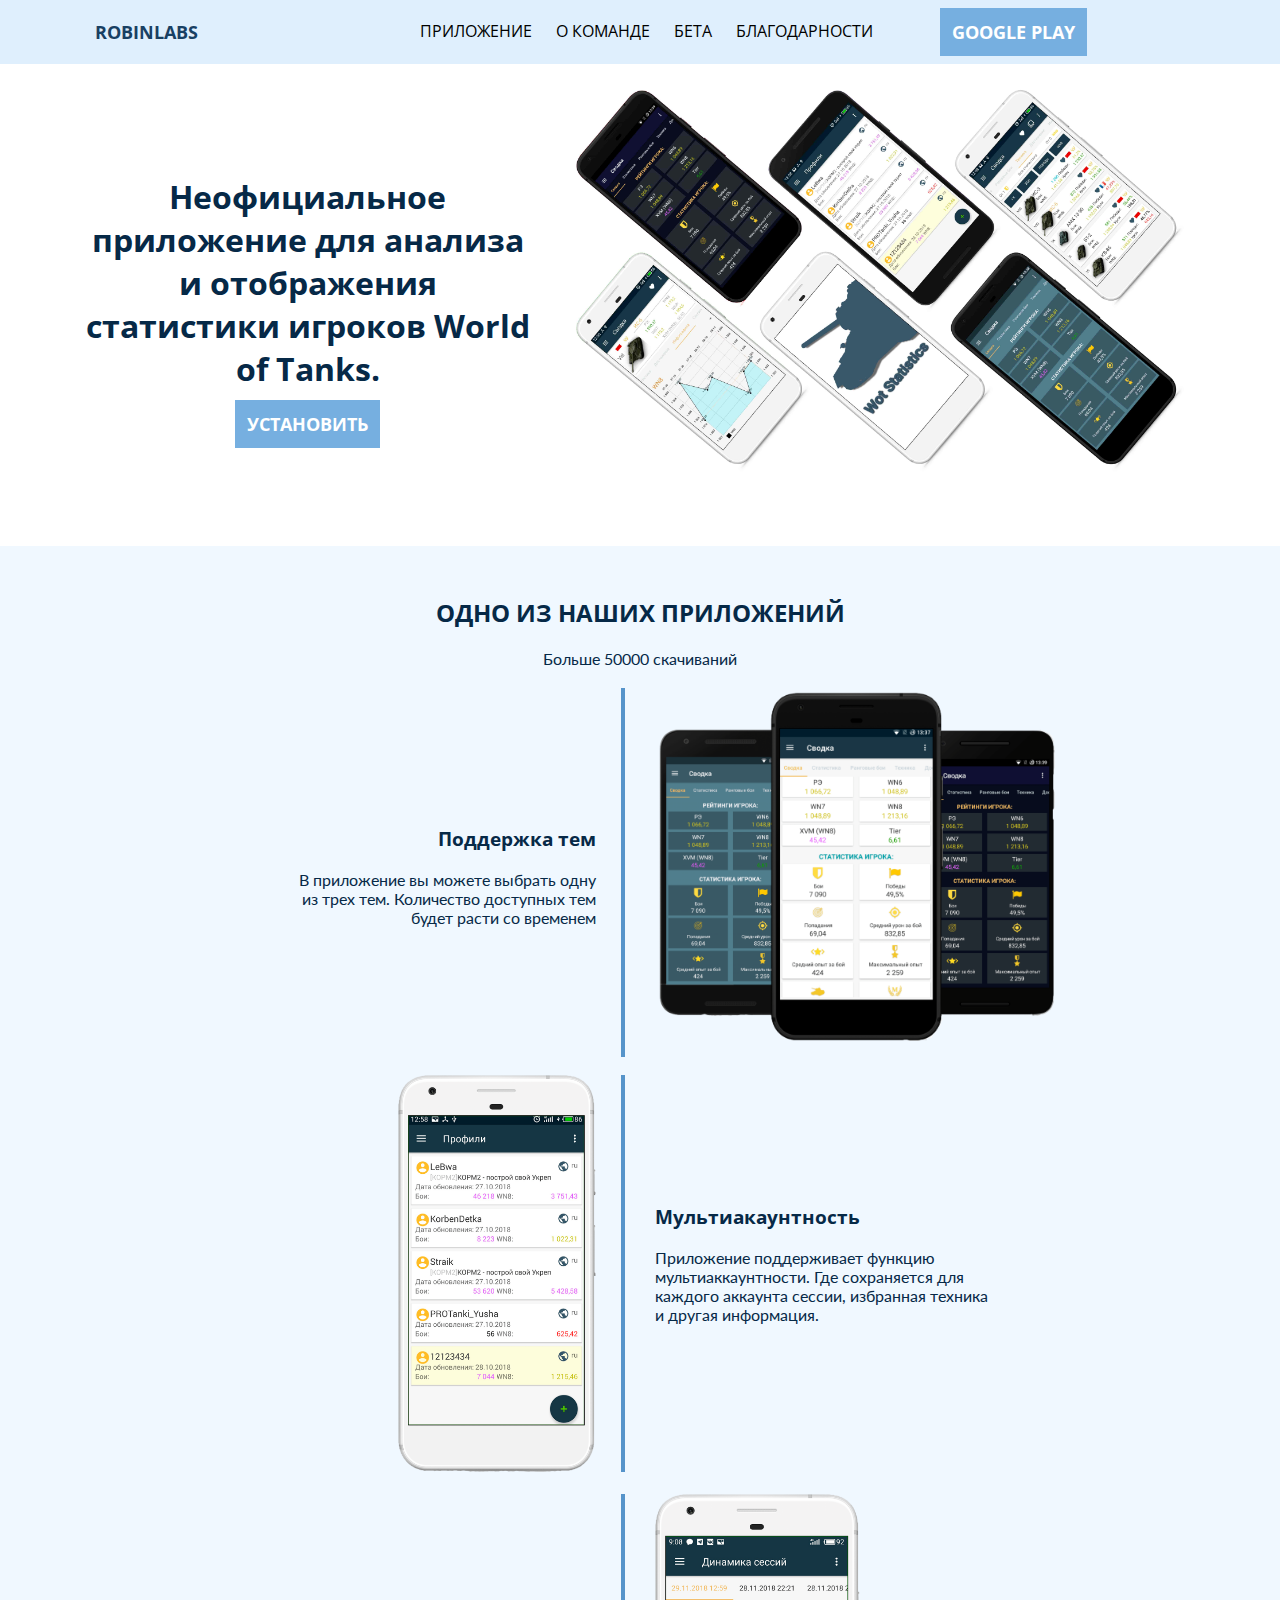
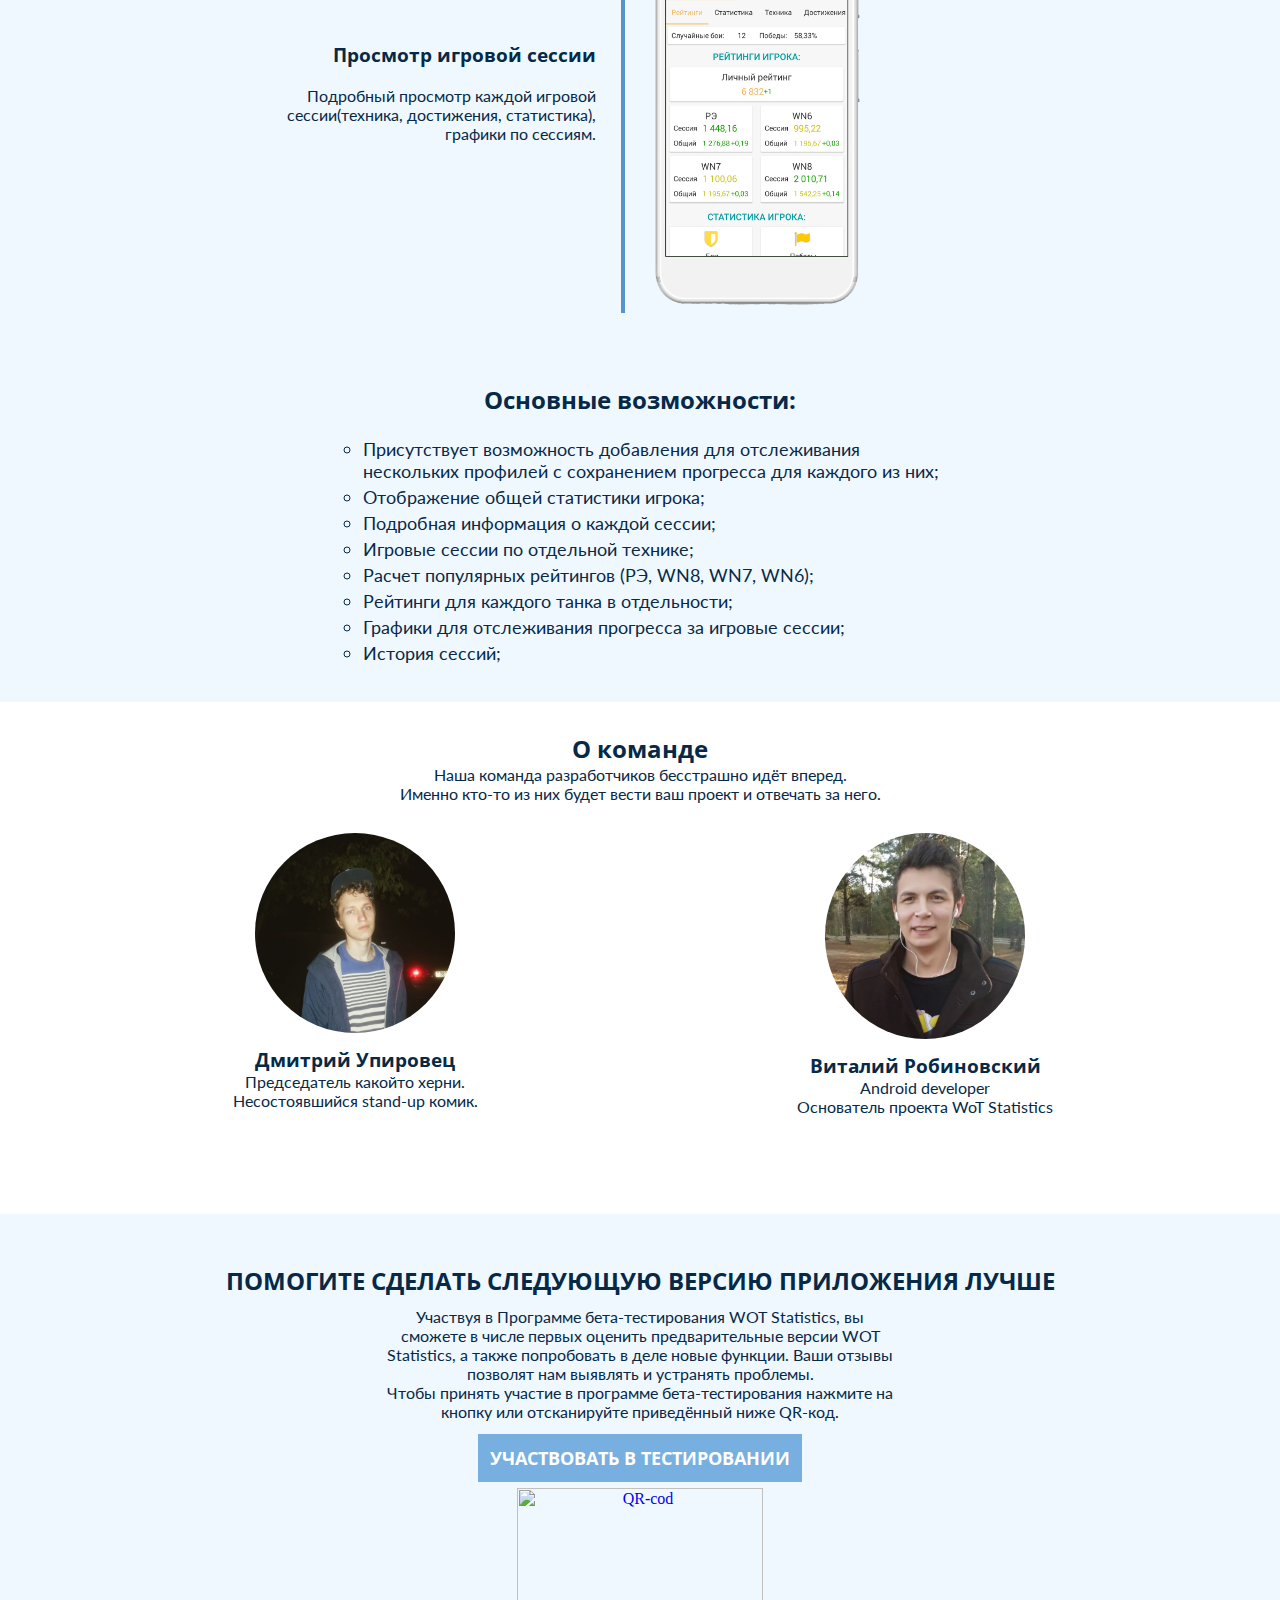
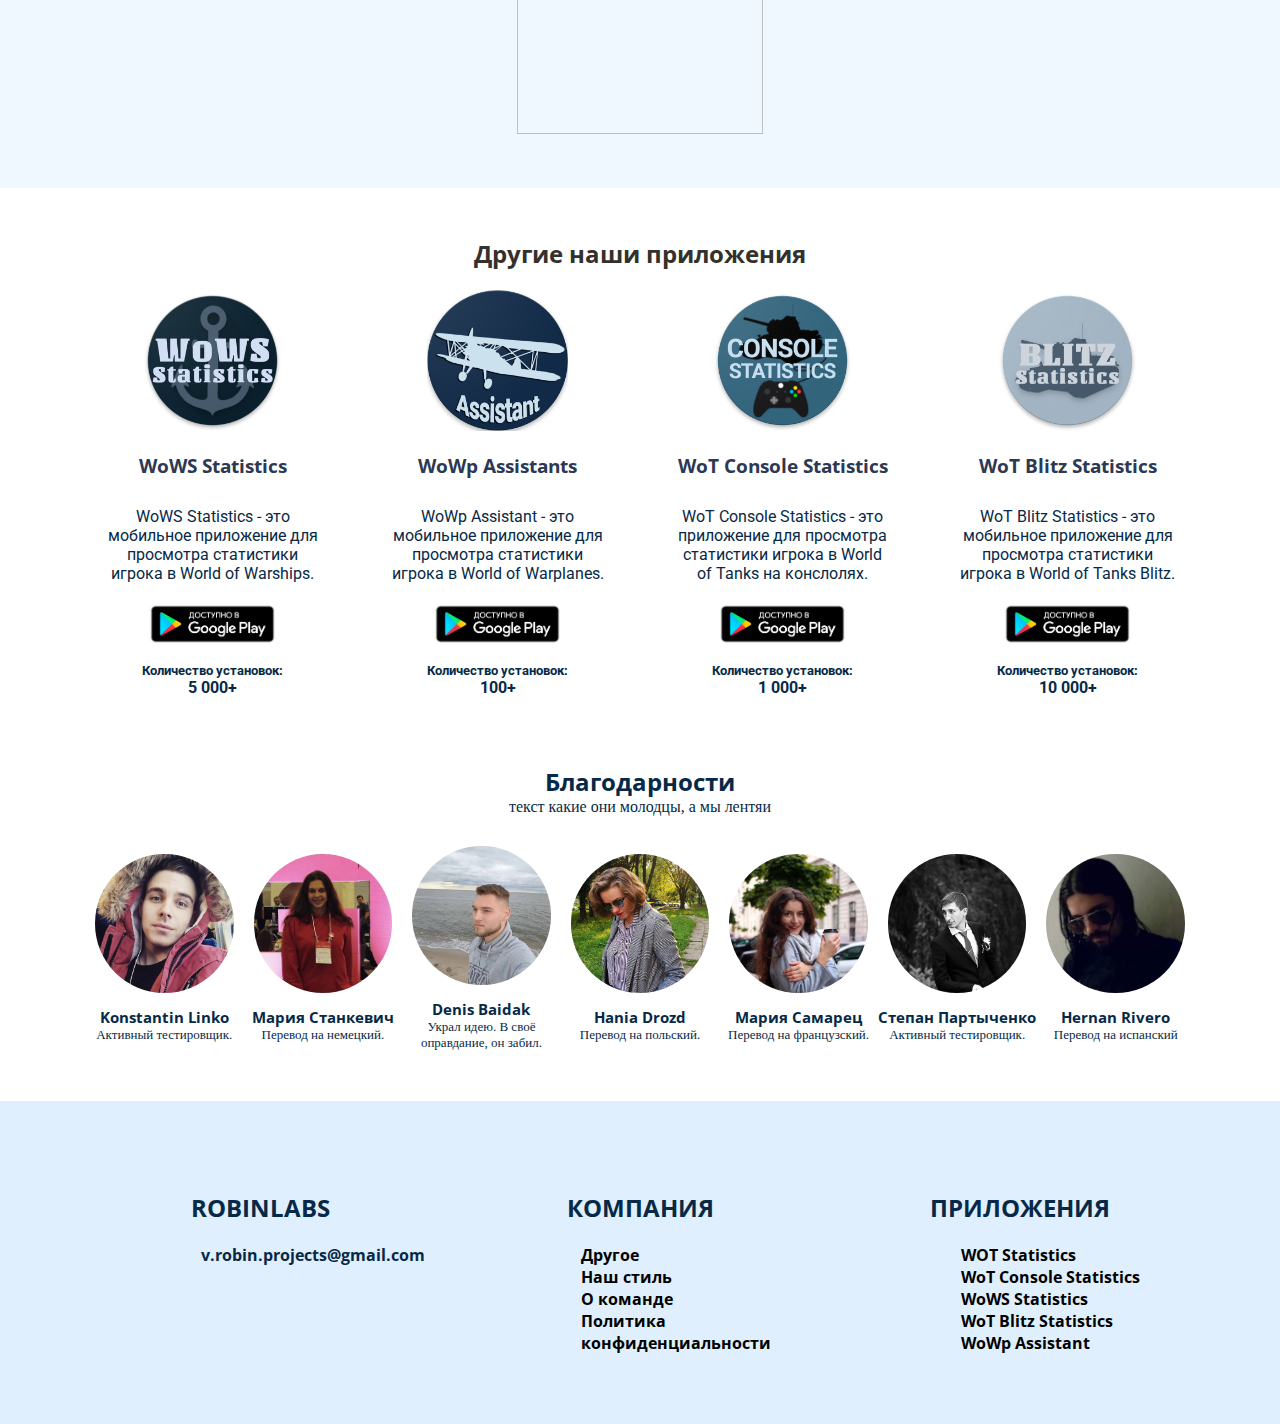
==== index.html @ 729ef5e1 "added new block appso_layer2" ====
<!DOCTYPE html>
<html lang="ru">
<head>
    <meta charset="UTF-8">
    <meta name="viewport" content="width=device-width, initial-scale=1.0">
    <meta http-equiv="X-UA-Compatible" content="ie=edge">
    <title>Wot statistics</title>
    <meta name="description" content="Неофициальные приложения для анализа и отображения статистики игроков в играх от Wargaming.net (World of Tanks, World of Tanks Blitz и World of Warships).">
	
    <!-- Meta -->
<meta property="twitter:card" content="summary_large_image">
<meta property="og:site_name" content="robinlabs">
<meta property="vk:image" content="https://robinlabs.ru/img/cover/coverVK.jpg">
<meta property="twitter:image" content="https://robinlabs.ru/img/cover/coverTW.jpg">
<meta property="og:image" content="https://robinlabs.ru/img/cover/covergeneral.jpg">
<meta property="og:image:width" content="600">
<meta property="og:image:height" content="315">
<meta property="og:title" content="robinlabs">
<meta property="og:type" content="website">
<meta property="og:description" content="Неофициальные приложения для анализа и отображения статистики игроков в играх от Wargaming.net (World of Tanks, World of Tanks Blitz и World of Warships).">
<link rel="image_src" href="https://robinlabs.ru/img/cover/covergeneral.jpg">
<meta property="og:url" content="https://robinlabs.ru">
<link rel="canonical" href="https://robinlabs.ru">
<meta name="twitter:card" content="summary_large_image">
	
    <link href="css/bootstrap-grid.min.css" rel="stylesheet">
    <link href="css/style.css" rel="stylesheet">
    <link href="css/media.css" rel="stylesheet">

    <link rel="shortcut icon" href="img/favicon/favicon.png" type="image/x-icon">
	<link rel="apple-touch-icon" href="img/favicon/ic_robinlabs_144.png">
	<link rel="apple-touch-icon" sizes="72x72" href="img/favicon/ic_robinlabs_72.png">
	<link rel="apple-touch-icon" sizes="114x114" href="ic_robinlabs_114.png">

    <link href="https://fonts.googleapis.com/css?family=Roboto|Roboto+Slab" rel="stylesheet">
    <link href="https://fonts.googleapis.com/css?family=Lato|Open+Sans|Roboto" rel="stylesheet">
    <link rel="stylesheet" href="https://use.fontawesome.com/releases/v5.5.0/css/all.css" integrity="sha384-B4dIYHKNBt8Bc12p+WXckhzcICo0wtJAoU8YZTY5qE0Id1GSseTk6S+L3BlXeVIU" crossorigin="anonymous">
    <script src="js/jquery-3.2.1.min.js"></script>

    <!-- Global site tag (gtag.js) - Google Analytics -->
<script async src="https://www.googletagmanager.com/gtag/js?id=UA-125039245-2"></script>
<script>
  window.dataLayer = window.dataLayer || [];
  function gtag(){dataLayer.push(arguments);}
  gtag('js', new Date());

  gtag('config', 'UA-125039245-2');
</script>


</head>
<body>
<div class="navbar">
    <div class="container">
        <div class="menu">
            <div class="row">
                <div class="col-md-3">
                    <div class="logo">
                        <a href="index.html">robinlabs</a>
                    </div>
                </div>
                <div class="col-md-6">
                    <div class="buttons_menu" id="menu">
                        <ul>
                            <li><a href="#apps">Приложение</a></li>
                            <li><a href="#reviews">О команде</a></li>
                            <li><a href="#betatest">Бета</a></li>
                            <li><a href="#thank">Благодарности</a></li>
                        </ul>
                    </div>
                </div>
                <div class="col-md-3">
                    <p class="buttons" title="Перейти в Google Play"><a href="https://play.google.com/store/apps/developer?id=%D0%92%D0%B8%D1%82%D0%B0%D0%BB%D0%B8%D0%B9+%D0%A0%D0%BE%D0%B1%D0%B8%D0%BD%D0%BE%D0%B2%D1%81%D0%BA%D0%B8%D0%B9"><i class="fab fa-google-play"></i> google play</a></p>
                </div>
            </div>
        </div>
    </div>
</div>
<div class="header">
    <div class="container">
        <div class="row">
            <div class="col-md-5">
                <div class="head_text">
                    <h1>Неофициальное приложение для анализа и отображения статистики игроков World of Tanks.</h1>
                    <p class="buttons" title="Перейти в Google Play">
                        <a href="https://play.google.com/store/apps/details?id=robin.vitalij"><i class="fab fa-google-play"></i> установить</a>
                    </p>
                </div>
            </div>
            <div class="col-md-7">
                <img src="img/phones4.4.jpg" alt="">
            </div>
        </div>
    </div>
</div>

    <div class="apps">
        <a id="apps"></a>
        <h2>Одно из наших приложений</h2>
        <p>Больше 50000 скачиваний</p>
                <div class="block1">
                    <div class="container">
                    <div class="row">
                        <div class="col-md-6">
                            <div class="opesanee">
                                <h3>Поддержка тем</h3>
                                <p>В приложение вы можете выбрать одну из трех тем. Количество доступных тем будет расти со временем
                                </p>
                            </div>
                        </div>
                        <div class="col-md-6">
                            <div class="mockup">
                                <img src="img/themes.png" alt="">
                            </div>
                        </div>
                    </div>
                </div>
                </div>
                <br>
                <div class="block2">
                        <div class="container">
                    <div class="row">
                        <div class="col-md-6">
                            <div class="mockup1">
                                <img src="img/profile2.png" alt="">
                            </div>
                        </div>
                        <div class="col-md-6">
                            <div class="opesanee1">
                                <h3>Мультиакаунтность</h3>
                                <p>Приложение поддерживает функцию мультиаккаунтности. Где сохраняется для каждого аккаунта сессии,
                                    избранная техника и другая информация.
                                </p>
                            </div>
                        </div>
                    </div>
                        </div>
                </div>
                <br>
                <div class="block3">
                    <div class="container">
                    <div class="row">
                        <div class="col-md-6">
                            <div class="opesanee2">
                                <h3>Просмотр игровой сессии</h3>
                                <p>Подробный просмотр каждой игровой сессии(техника, достижения, статистика), графики по сессиям.</p>
                            </div>
                        </div>
                        <div class="col-md-6">
                            <div class="mockup">
                                <img src="img/dinamika2.png" alt="">
                            </div>
                        </div>
                    </div>
                    </div>
                </div>
    </div>
    <div class="application_advantage">
        <div class="container">
            <div class="row justify-content-center">
                <div class="col col-md-7">
                    <h2>Основные возможности:</h2>
                    <ul>
                        <li>Присутствует возможность добавления для отслеживания нескольких профилей с сохранением прогресса для
                            каждого из них;</li>
                        <li>Отображение общей статистики игрока;</li>
                        <li>Подробная информация о каждой сессии;</li>
                        <li>Игровые сессии по отдельной технике;</li>
                        <li>Расчет популярных рейтингов (PЭ, WN8, WN7, WN6);</li>
                        <li>Рейтинги для каждого танка в отдельности;</li>
                        <li>Графики для отслеживания прогресса за игровые сессии;</li>
                        <li>История сессий;</li>
                    </ul>
                </div>
            </div>
        </div>
    </div>
    <a id="reviews"></a>
    <div class="reviews">
        <div class="container">
                <h2>О команде</h2>
                <p>Наша команда разработчиков бесстрашно идёт вперед.</p>
                <p>Именно кто-то из них будет вести ваш проект и отвечать за него.
                </p>
            <div class="row">
                <div class="col-md-6">
                    <div class="review">
                        <img src="img/photo/uperfoto1.jpg" alt="фото красавца">
                        <h3>Дмитрий Упировец</h3>
                        <p>Председатель какойто херни.</p>
                        <p>Несостоявшийся stand-up комик.</p>
                        <p class="links">
                            <a href="https://twitter.com/upermane" title="twitter" target="_blank">
                                <i class="fab fa-twitter"></i>
                            </a>
                            <a href="https://t.me/hvatit_admin" title="telegram" target="_blank">
                                <i class="fab fa-telegram-plane"></i>
                            </a>
                        </p>
                    </div>
                </div>
                <div class="col-md-6">
                    <div class="review">
                        <img src="img/photo/robfoto.jpg" alt="фото другого красавца">
                        <h3>Виталий Робиновский</h3>
                        <p>Android developer</p>
                        <p>Основатель проекта WoT Statistics</p>
                        <p class="links">
                            <a href="https://twitter.com/vitalijrobin" title="twitter" target="_blank">
                                <i class="fab fa-twitter"></i>
                            </a>
                            <a href="mailto:v.robin.projects@gmail.com" title="Email v.robin.projects@gmail.com" target="_blank">
                                <i class="fas fa-at"></i>
                            </a>
                            <a href="https://t.me/v_rabinovsky" title="telegram" target="_blank">
                                <i class="fab fa-telegram-plane"></i>
                            </a>
                        </p>
                    </div>
                </div>
            </div>
        </div>
    </div>
    <a id="betatest"></a>
    <div class="betatest">
        <div class="container">
            <h2>Помогите сделать следующую версию приложения лучше</h2>
            <p class="store">Участвуя в Программе бета-тестирования WOT Statistics,
                 вы сможете в числе первых оценить предварительные версии WOT Statistics, 
                 а также попробовать в деле новые функции. Ваши отзывы позволят нам выявлять и устранять проблемы.
                 <br>
             Чтобы принять участие в программе бета-тестирования нажмите на кнопку или отсканируйте приведённый ниже QR-код.
            </p>
            <p class="buttons" title="Перейти в Google Play">
                <a href="https://play.google.com/store/apps/details?id=robin.vitalij" target="_blank">Участвовать в тестировании</a>
            </p>
            <br>
            <a href="https://play.google.com/store/apps/details?id=robin.vitalij" target="_blank">
                <img src="http://qrcoder.ru/code/?https%3A%2F%2Fplay.google.com%2Fstore%2Fapps%2Fdetails%3Fid%3Drobin.vitalij&6&0"
                    width="246" height="246" border="0" title="QR-cod">
            </a>
        </div>
    </div>
    <div class="blocks">
        <div class="container">
            <h2>Другие наши приложения</h2>
            <div class="row justify-content-center">
                <div class="col-md-3">
                    <div class="appso">
                        <img src="img/wows.png" alt="WoWS Statistics">
                        <h3>WoWS Statistics</h3>
                        <p>WoWS Statistics - это мобильное приложение для просмотра статистики игрока в World of Warships.
                        </p>
                        <a href="https://play.google.com/store/apps/details?id=robin.vitalij.wows" 
                        title="Перейти на страницу WoWS Statistics" target="_blank">
                            <img src="img/market.png" alt="market play">
                        </a>
                    </div>
                </div>
                <div class="col-md-3">
                    <div class="appso">
                        <img src="img/WoWp Assistants_icon.png" alt="WoWp Assistants">
                        <h3>WoWp Assistants</h3>
                        <p>WoWp Assistant - это мобильное приложение для просмотра статистики игрока в World of Warplanes.
                        </p>
                        <a href="https://play.google.com/store/apps/details?id=robin.vitalij.warplanes.assistant" 
                        title="Перейти на страницу WoWp Assistants" target="_blank">
                            <img src="img/market.png" alt="market play">
                        </a>
                    </div>
                </div>
		<div class="col-md-3">
                    <div class="appso">
                        <img src="img/WoT Console Statistics.png" alt="WoT Console Statistics">
                        <h3>WoT Console Statistics</h3>
                        <p>WoT Console Statistics - это приложение для просмотра статистики игрока в World of Tanks на конслолях.
                        </p>
                        <a href="https://play.google.com/store/apps/details?id=robin.vitalij.wot_console" 
                        title="Перейти на страницу WoT Console Statistics" target="_blank">
                            <img src="img/market.png" alt="market play">
                        </a>
                    </div>
                </div>
                <div class="col-md-3">
                    <div class="appso">
                        <img src="img/blitz.png" alt="WoT Blitz Statistics">
                        <h3>WoT Blitz Statistics</h3>
                        <p>WoT Blitz Statistics - это мобильное приложение для просмотра статистики игрока в World of Tanks Blitz.
                        </p>
                        <a href="https://play.google.com/store/apps/details?id=robin.vitalij_wot_blitz" 
                        title="Перейти на страницу WoT Blitz Statistics" target="_blank"> 
                            <img src="img/market.png" alt="market Play">
                        </a>
                    </div>
                </div>
            </div>
            <div class="row justify-content-center">
                <div class="col-md-3">
                    <div class="appso_layer2">
                            <h5>Количество установок:</h5>
                            <h4>5 000+</h4>
                    </div>
                </div>
                <div class="col-md-3">
                    <div class="appso_layer2">
                        <h5>Количество установок:</h5>
                        <h4>100+</h4>       
                    </div>
                </div>
		<div class="col-md-3">
                    <div class="appso_layer2">    
                        <h5>Количество установок:</h5>
                        <h4>1 000+</h4>
                    </div>
                </div>
                <div class="col-md-3">
                    <div class="appso_layer2">  
                        <h5>Количество установок:</h5>
                        <h4>10 000+</h4>
                    </div>
                </div>
            </div>
        </div>
    </div>
    <a id="thank"></a>
    <div class="thank">
        <div class="container">
            <h2>Благодарности</h2>
            <p>текст какие они молодцы, а мы лентяи
            </p>
            <div class="people">
                    <div class="thanks">
                        <img src="img/photo/Konstantin Linko.jpg" alt="">
                        <h3>Konstantin Linko</h3>
                        <p>Активный тестировщик.</p>
                    </div>
                    <div class="thanks">
                        <img src="img/photo/masha1.jpg" alt="">
                        <h3>Мария Станкевич</h3>
                        <p>Перевод на немецкий.</p>
                    </div>
                
                    <div class="thanks">
                        <img src="img/photo/Denis Baidak.jpg" alt="">
                        <h3>Denis Baidak</h3>
                        <p>Украл идею. В своё оправдание, он забил.
                        </p>
                    </div>
                    <div class="thanks">
                        <img src="img/photo/Hania Drozd.jpg" alt="">
                        <h3>Hania Drozd</h3>
                        <p>Перевод на польский.
                        </p>
                    </div>
                
                    <div class="thanks">
                        <img src="img/photo/masha2.jpg" alt="">
                        <h3>Мария Самарец</h3>
                        <p>Перевод на французский.
                        </p>
                    </div>
                    <div class="thanks">
                        <img src="img/photo/Степан Партыченко.jpg" alt="">
                        <h3>Степан Партыченко</h3>
                        <p>Активный тестировщик.
                        </p>
                    </div>
                    <div class="thanks">
                        <img src="img/photo/Hernan Rivero.jpg" alt="">
                        <h3>Hernan Rivero</h3>
                        <p>Перевод на испанский</p>
                    </div>
            </div>
        </div>
    </div>
    <div class="footer">
        <div class="container">
            <div class="row">
                <div class="col-md-4">
                    <h2>robinlabs</h2>
                    <h4>v.robin.projects@gmail.com</h4>
                    <h4 class="soc-icon"><a href="https://vk.com/wg.statistics"><i class="fab fa-vk"></i></a> <a href="http://"><i class="fab fa-facebook-f"></i></a> <a href="mailto:v.robin.projects@gmail.com"><i class="fas fa-envelope"></i></a></h4>
                </div>
                <div class="col-md-4">
                    <h2>Компания</h2>
                    <h4><a href="https://robinovsky.ru" target="_blank">Другое</a></h4>
                    <h4><a href="https://www.instagram.com/hvatit.inc/" target="_blank">Наш стиль</a></h4>
                    <h4 id="footer"><a href="#reviews">О команде</a></h4>
                    <h4><a href="privat.html">Политика конфиденциальности</a></h4>
                </div>
                <div class="col-md-4">
                    <h2>приложения</h2>
                    <h4><a href="https://play.google.com/store/apps/details?id=robin.vitalij" title="Перейти в Google Play">WOT Statistics</a></h4>
                    <h4><a href="https://play.google.com/store/apps/details?id=robin.vitalij.wot_console" title="Перейти в Google Play">WoT Console Statistics</a></h4>
		    <h4><a href="https://play.google.com/store/apps/details?id=robin.vitalij.wows" title="Перейти в Google Play">WoWS Statistics</a></h4>
                    <h4><a href="https://play.google.com/store/apps/details?id=robin.vitalij_wot_blitz" title="Перейти в Google Play">WoT Blitz Statistics</a></h4>
                    <h4><a href="https://play.google.com/store/apps/details?id=robin.vitalij.warplanes.assistant" title="Перейти в Google Play">WoWp Assistant</a></h4>
                </div>
            </div>
        </div>
    </div>

    


    <script type="text/javascript">
        $(document).ready(function(){
        $("#menu").on("click","a", function (event) {
        //отменяем стандартную обработку нажатия по ссылке
        event.preventDefault();
        
        //забираем идентификатор бока с атрибута href
        var id = $(this).attr('href'),
        
        //узнаем высоту от начала страницы до блока на который ссылается якорь
        top = $(id).offset().top;
        
        //анимируем переход на расстояние - top за 1500 мс
        $('body,html').animate({scrollTop: top}, 1500);
        });
        });
    </script>
    <script type="text/javascript">
        $(document).ready(function(){
        $("#footer").on("click","a", function (event) {
        //отменяем стандартную обработку нажатия по ссылке
        event.preventDefault();
        
        //забираем идентификатор бока с атрибута href
        var id = $(this).attr('href'),
        
        //узнаем высоту от начала страницы до блока на который ссылается якорь
        top = $(id).offset().top;
        
        //анимируем переход на расстояние - top за 1500 мс
        $('body,html').animate({scrollTop: top}, 1500);
        });
        });
    </script>
</body>
</html>
---- css/style.css ----
body{
    background-color: rgb(255, 255, 255);
    color: rgb(6, 41, 71);
    margin: 0;
    padding: 0;
}



p{
    margin: 0;
}


.logo a{
    text-decoration: none;
    color: rgb(24, 64, 99);
    font-weight: bold;
    padding: 10px;
    text-transform: uppercase;
    font-size: 18px;
    font-family: 'Open Sans', sans-serif;
}

.logo a:hover{
    color: rgb(0, 14, 26);
}

.navbar{
    background-color: rgb(223, 239, 253);
    padding: 20px 0;
}


.buttons_menu ul{
    list-style: none;
    margin: 0;
    text-align: left; 

}
.buttons_menu a{
    text-decoration: none;
    color: black;
    padding: 10px;
    font-size: 16px;
    text-transform: uppercase;
    font-family: 'Open Sans', sans-serif;
    transition: all .5s ease-in-out;
    border-bottom: solid 4px rgba(118, 174, 224, 0);
}

.buttons_menu a:hover{
    border-bottom: solid 4px rgb(118, 175, 224);
    padding: 10px;
}

.menu li{
    display: inline;
    
}

.buttons a{
    text-decoration: none;
    color: rgb(255, 255, 255);
    font-weight: bolder;
    font-size: 18px;
    text-transform: uppercase;
    padding: 12px;
    background-color: rgb(118, 175, 224);
    font-family: 'Open Sans', sans-serif;
}
.buttons a:hover{
    background-color: rgb(86, 148, 202);
}

.header{
    padding: 10px 0;
}
.header h1{
    font-family: 'Open Sans', sans-serif;
}

.header img{
    width: 100%;
}

.head_text {
    text-align: center;
    padding: 80px 0px;
}
.head_text p{
    padding-bottom: 20px;
}



.apps{
    padding: 30px 0;
    text-align: center;
    background-color: aliceblue;
}

.apps h2{
    text-transform: uppercase;
    font-family: 'Open Sans', sans-serif;
}

.apps p{
    padding-bottom: 20px;
    font-family: 'Lato', sans-serif;
}

.block1 img{
    width: 75%;
}

.opesanee{
    padding: 120px 25px 110px 200px;
    text-align: right; 
    border-right: solid 4px rgb(86, 148, 202);
}
.opesanee h3{
    font-family: 'Open Sans', sans-serif;
}

.mockup{
    text-align: left;
}

.block2 img{
    width: 42%;
    border-right: solid 4px rgb(86, 148, 202);
    padding-right: 25px;
}

.opesanee1{
    padding: 110px 200px 120px 0;
    text-align: left; 

}

.opesanee1 h3{
    font-family: 'Open Sans', sans-serif;
}

.block3 img{
    width: 38%;
}

.opesanee2{
    padding: 130px 25px 150px 200px;
    text-align: right; 
    border-right: solid 4px rgb(86, 148, 202);
}

.opesanee2 h3{
    font-family: 'Open Sans', sans-serif;
}

.mockup1{
    text-align: right;
}


.application_advantage{
    padding: 20px 0;
    background: aliceblue;
    
}


.application_advantage h2{
    text-align: center;
    font-family: 'Open Sans', sans-serif;
}
.application_advantage li{
    padding: 2px 0;
    font-size: 18px;
    list-style: circle;
    font-family: 'Lato', sans-serif;
}



.reviews{
    padding: 30px 0; 
    text-align: center;
}
.reviews h2{
    margin: 0;
    font-family: 'Open Sans', sans-serif;
}
.reviews p{
    font-family: 'Lato', sans-serif;
}
.review{
    text-align: center;
    padding: 20px 50px;
    transition: all .4s ease-in-out;
}
.review:hover{
    box-shadow: 10px 10px 10px 0px rgb(211, 218, 226);
}
.review h3{
    margin: 0;
    font-family: 'Open Sans', sans-serif;
}

.review img{
    width: 50%;
    border-radius: 50%;
    padding: 10px;
}

.links a{
    text-decoration: none;
    color: #6ba1be;
    transition: all .4s ease-in-out;
    font-size: 40px;
    padding: 0 10px;
}
.links a:hover{
    color: #2e6b8b;
}

.betatest {
    padding: 50px 0;
    text-align: center; 
    background-color: rgb(240, 248, 255);
}

.betatest h2{
    text-transform: uppercase;
    margin: 0;
    padding-bottom: 10px;
    font-family: 'Open Sans', sans-serif;
}

.store{
    padding: 0 300px 25px 300px;
    font-family: 'Lato', sans-serif;
}

.blocks{
    text-align: center;
    padding: 30px 0;
}

.blocks h2{
    font-family: 'Open Sans', sans-serif;
    color: #34312d;
}

.blocks h3{
    font-family: 'Open Sans', sans-serif;
    color: #2D3853;
}


.blocks p{
    padding: 10px 20px;
    font-family: 'Roboto', sans-serif;
}
.appso{
    transition: all .4s ease-in-out;
}
.appso:hover{
    box-shadow: 8px 8px 8px 0px rgb(211, 218, 226);
}

.appso img{
    width: 55%;
}
.appso a img{
    padding-top: 4px;
}

.appso_layer2{
    padding: 8px 0;
    transition: all .4s ease-in-out;
}
.appso_layer2:hover{
    box-shadow: 8px 8px 8px 0px rgb(211, 218, 226);
}
.appso_layer2 h5{
    margin: 0;
    font-family: 'Roboto', sans-serif;
}
.appso_layer2 h4{
    margin: 0;
    font-family: 'Roboto', sans-serif;
}
.thank{
    padding: 30px 0; 
    text-align: center;
}
.thank h2{
    margin: 0;
    font-family: 'Open Sans', sans-serif;
}

.people{
    display: flex;
    flex-direction: row;
    justify-content: center;
    align-items: center;
}
.thanks{
    text-align: center;
    padding: 20px 0px;
    font-size: 13px;
    transition: all .4s ease-in-out;
    width: 15%;
}
.thanks:hover{
    box-shadow: 10px 10px 10px 0px rgb(211, 218, 226);
}
.thanks h3{
    margin: 0;
    font-family: 'Open Sans', sans-serif;
}

.thanks img{
    width: 100%;
    border-radius: 50%;
    padding: 10px;
}
.links-thanks a{
    text-decoration: none;
    color: #6ba1be;
    transition: all .4s ease-in-out;
    font-size: 26px;
    padding: 0 5px;
}
.links-thanks a:hover{
    color: #2e6b8b;
}

.footer{
    padding: 70px 0;
    background-color: rgb(223, 239, 253);
}
.footer h2{
    text-transform: uppercase;
    text-align: center;
    font-family: 'Open Sans', sans-serif;
}
.footer h4{
    margin: 0;
    padding-left: 116px; 
    font-family: 'Open Sans', sans-serif;
}

.footer a{
    text-decoration: none;
    color: black;
    transition: all .4s ease-in-out;
    border-bottom: solid 4px rgba(86, 148, 202, 0);
}
.soc-icon a{
    text-decoration: none;
    color: rgb(34, 88, 136);
    font-size: 30px;
    padding: 0 5px;
}
.footer a:hover{
    border-bottom: solid 4px rgb(46, 106, 158);
    color: rgb(20, 76, 124);
}

.privacy{
    border-bottom: solid 3px black;
}
.privacy p{
    padding: 2px 0;
}

.privacy h3{
    padding: 0;
    margin: 0;
}
---- css/media.css ----
/*==========  Desktop First Method  ==========*/

/* Large Devices, Wide Screens */
@media only screen and (max-width : 1200px) {
    
    }
    
    /* Medium Devices, Desktops */
    @media only screen and (max-width : 992px) {
        .navbar .buttons a{
            font-size: 15px;
        }
        .head_text{
            padding: 0;
        }
        .header h1 {
            font-size: 23px;
        }
        .apps {
            padding: 10px 0;
        }
        .opesanee {
            padding: 25px 25px 25px 50px;
        }
        .opesanee1 {
            padding: 25px 50px 25px 0;
        }
        .opesanee2 {
            padding: 25px 25px 25px 60px;
        }
        .block3 img {
            width: 33%;
        }
        .application_advantage {
            padding: 10px 0;
        }
        .application_advantage li {
            padding: 0;
            font-size: 16px;
        }
        .reviews {
            padding: 10px 0;
        }
        .review {
            padding: 10px 0px;
        }
        .review img {
            width: 55%;
            padding: 0px;
        }
        .betatest {
            padding: 20px 0;
        }
        .betatest .store {
            padding: 0 50px 25px 40px;
        }
        .blocks {
            padding: 0;
        }
        .appso h3 {
            margin: 0;
        }
        .appso img {
            width: 65%;
        }
        .blocks p {
            padding: 10px 0px;
        }
        .thank {
            padding: 10px 0;
        }
        .thanks {
            padding: 5px 0;
        }
        .thanks p{
            display: none;
        }
        .thanks img {
            padding: 0;
        }
        .footer {
            padding: 0;
        }
        .footer h4 {
            padding-left: 50px;
        }
    }
    
    /* Small Devices, Tablets */
    @media only screen and (max-width : 768px) {
        
        /*Disable Animation on Mobile Devices*/
        .animated {
            /*CSS transitions*/
            -o-transition-property: none !important;
            -moz-transition-property: none !important;
            -ms-transition-property: none !important;
            -webkit-transition-property: none !important;
            transition-property: none !important;
            /*CSS transforms*/
            -o-transform: none !important;
            -moz-transform: none !important;
            -ms-transform: none !important;
            -webkit-transform: none !important;
            transform: none !important;
            /*CSS animations*/
            -webkit-animation: none !important;
            -moz-animation: none !important;
            -o-animation: none !important;
            -ms-animation: none !important;
            animation: none !important;
        }
        .navbar .buttons a{
            font-size: 15px;
        }
        .head_text{
            padding: 0;
        }
        .header h1 {
            font-size: 23px;
        }
        .apps {
            padding: 10px 0;
        }
        .opesanee {
            padding: 25px 25px 25px 50px;
        }
        .opesanee1 {
            padding: 25px 50px 25px 0;
        }
        .opesanee2 {
            padding: 25px 25px 25px 60px;
        }
        .block3 img {
            width: 33%;
        }
        .appso_layer2{
            display: none;
        }
        .application_advantage {
            padding: 10px 0;
        }
        .application_advantage li {
            padding: 0;
            font-size: 16px;
        }
        .reviews {
            padding: 10px 0;
        }
        .review {
            padding: 10px 0px;
        }
        .review img {
            width: 55%;
            padding: 0px;
        }
        .betatest {
            padding: 20px 0;
        }
        .betatest .store {
            padding: 0 50px 25px 40px;
        }
        .blocks {
            padding: 0;
        }
        .appso h3 {
            margin: 0;
        }
        .appso img {
            width: 65%;
        }
        .blocks p {
            padding: 10px 0px;
        }
        .people{
            display: flex;
            flex-direction: column;
            justify-content: center;
            align-items: center;
        }
        .thank {
            padding: 10px 0;
        }
        .thanks {
            padding: 5px 0;
            width: 50%;
        }
        .thanks img {
            padding: 0;
        }
        .thanks p{
            display: none;
        }
        .footer {
            padding: 0;
        }
        .footer h4 {
            padding-left: 50px;
        }
    
    }
    
    /* Extra Small Devices, Phones */
    @media only screen and (max-width : 480px) {
.navbar{
            padding: 10px 0;
        }
        .logo {
            text-align: center;
            padding-bottom: 20px;
        }
        .menu .buttons{
            display: none;
        }
        .buttons_menu a{
            padding: 10px 8px;
            font-size: 14px;
        }
        .header{
            padding: 0;
        }
        .header h1{
            font-size: 20px;
        }
        .head_text{
            padding: 0;
        }
        .apps{
            padding: 10px 0;
        }
        .apps p {
            padding-bottom: 10px;
        }
        .opesanee {
            padding: 10px 25px 10px 20px;
            text-align: right;
            border-right: solid 4px rgb(86, 148, 202);
        }
        .opesanee2{
            padding: 10px 25px 10px 0;
        }
        .mockup {
            text-align: center;
            display: none;
        }
        .mockup1{
            text-align: center;
            display: none;
        }
        .block2 img {
            width: 60%;
            border-right: none;
        }
        .opesanee1{
            padding: 10px 10px 10px 25px;
            text-align: left; 
            border-left: solid 4px rgb(86, 148, 202);
        }
        .application_advantage {
            padding: 10px 0;
        }
        .application_advantage li{
            padding: 0;
            font-size: 16px;
        }
        .review{
            padding: 10px 0;
        }
        .reviews {
            padding: 10px 0;
        }
        .review img {
            width: 65%;
            padding: 0px;
        }
        .betatest {
            padding: 20px 0;
        }
        .betatest .store {
            padding: 0 0 25px 0;
        }
        .betatest .buttons a {
            font-size: 16px;
        }
        .betatest img{
            display: none;
        }
        .store {
            padding: 0 15px 25px 15px;
        }
        .blocks {
            padding: 0;
        }
        .blocks h3 {
            margin: 0;
        }
        .appso img {
            width: 60%;
        }
        .appso a img {
            padding-top: 0;
        }
        .appso_layer2{
            display: none;
        }
        .people{
            display: flex;
            flex-direction: column;
        }
        .thank {
            padding: 20px 0;
        }
        .thanks img {
            width: 75%;
            padding: 5px;
        }
        .thanks {
            padding: 0px;
            width: 60%;
        }
        .footer {
            padding: 10px 0;
        }
    
    }
    
    /* Custom, iPhone Retina */
    @media only screen and (max-width : 320px) {
        .navbar{
            padding: 10px 0;
        }
        .logo {
            text-align: center;
            padding-bottom: 20px;
        }
        .menu .buttons{
            display: none;
        }
        .buttons_menu a{
            padding: 10px 8px;
            font-size: 14px;
        }
        .header{
            padding: 0;
        }
        .header h1{
            font-size: 20px;
        }
        .head_text{
            padding: 0;
        }
        .apps{
            padding: 10px 0;
        }
        .apps p {
            padding-bottom: 10px;
        }
        .opesanee {
            padding: 10px 25px 10px 20px;
            text-align: right;
            border-right: solid 4px rgb(86, 148, 202);
        }
        .opesanee2{
            padding: 10px 25px 10px 0;
        }
        .mockup {
            text-align: center;
            display: none;
        }
        .mockup1{
            text-align: center;
            display: none;
        }
        .block2 img {
            width: 60%;
            border-right: none;
        }
        .appso_layer2{
            display: none;
        }
        .opesanee1{
            padding: 10px 10px 10px 25px;
            text-align: left; 
            border-left: solid 4px rgb(86, 148, 202);
        }
        .application_advantage {
            padding: 10px 0;
        }
        .application_advantage li{
            padding: 0;
            font-size: 16px;
        }
        .review{
            padding: 10px 0;
        }
        .reviews {
            padding: 10px 0;
        }
        .review img {
            width: 65%;
            padding: 0px;
        }
        .betatest {
            padding: 20px 0;
        }
        .betatest .store {
            padding: 0 0 25px 0;
        }
        .betatest .buttons a {
            font-size: 16px;
        }
        .betatest img{
            display: none;
        }
        .store {
            padding: 0 15px 25px 15px;
        }
        .blocks {
            padding: 0;
        }
        .blocks h3 {
            margin: 0;
        }
        .appso img {
            width: 60%;
        }
        .appso a img {
            padding-top: 0;
        }
        .people{
            display: flex;
            flex-direction: column;
        }
        .thank {
            padding: 20px 0;
        }
        .thanks img {
            width: 75%;
            padding: 5px;
        }
        .thanks {
            padding: 0px;
            width: 60%;
        }
        .footer {
            padding: 10px 0;
        }
    }
    
    
    /*==========  Mobile First Method  ==========*/
    
    /* Custom, iPhone Retina */
    @media only screen and (min-width : 320px) {

    
}
    /* Extra Small Devices, Phones */
    @media only screen and (min-width : 480px) {
  
}        
    /* Small Devices, Tablets */
    @media only screen and (min-width : 768px) {
    }
    
    
    /* Medium Devices, Desktops */
    @media only screen and (min-width : 992px) {
    }
    
    /* Large Devices, Wide Screens */
    @media only screen and (min-width : 1200px) {
    }
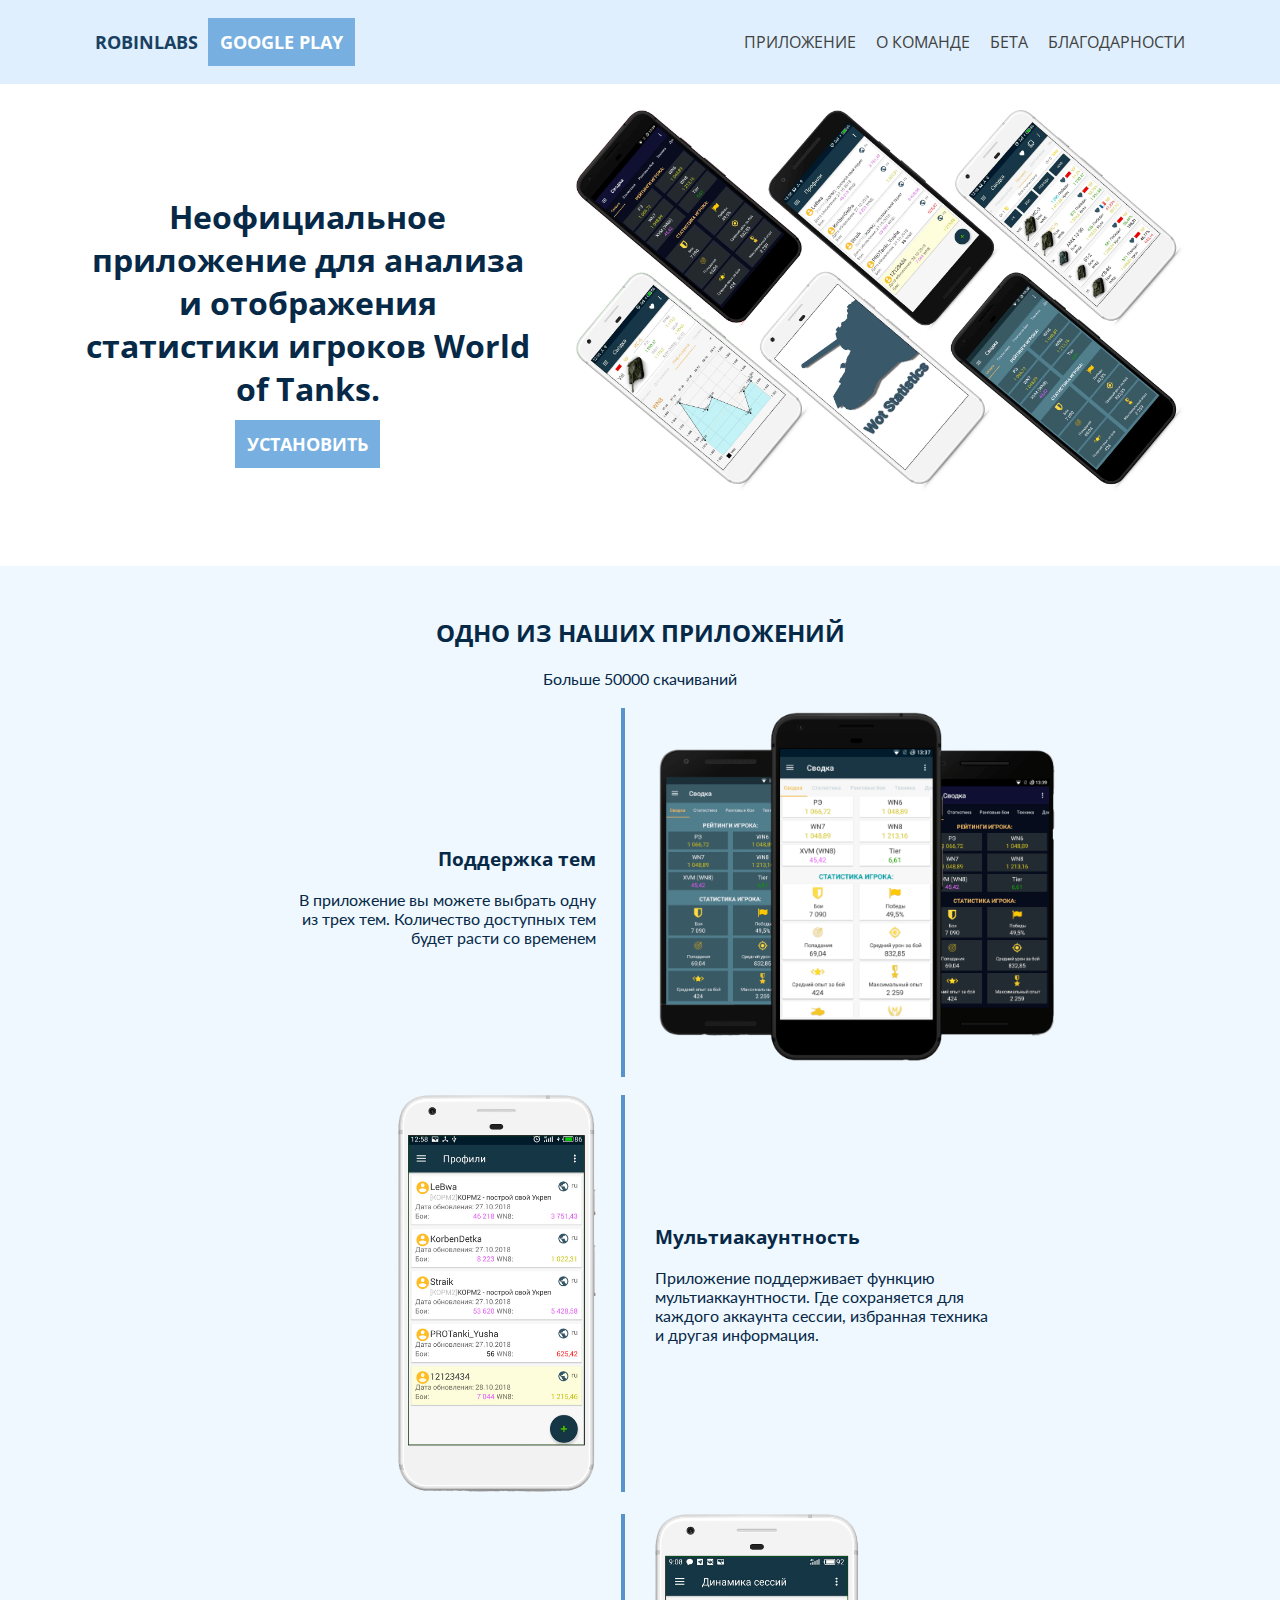
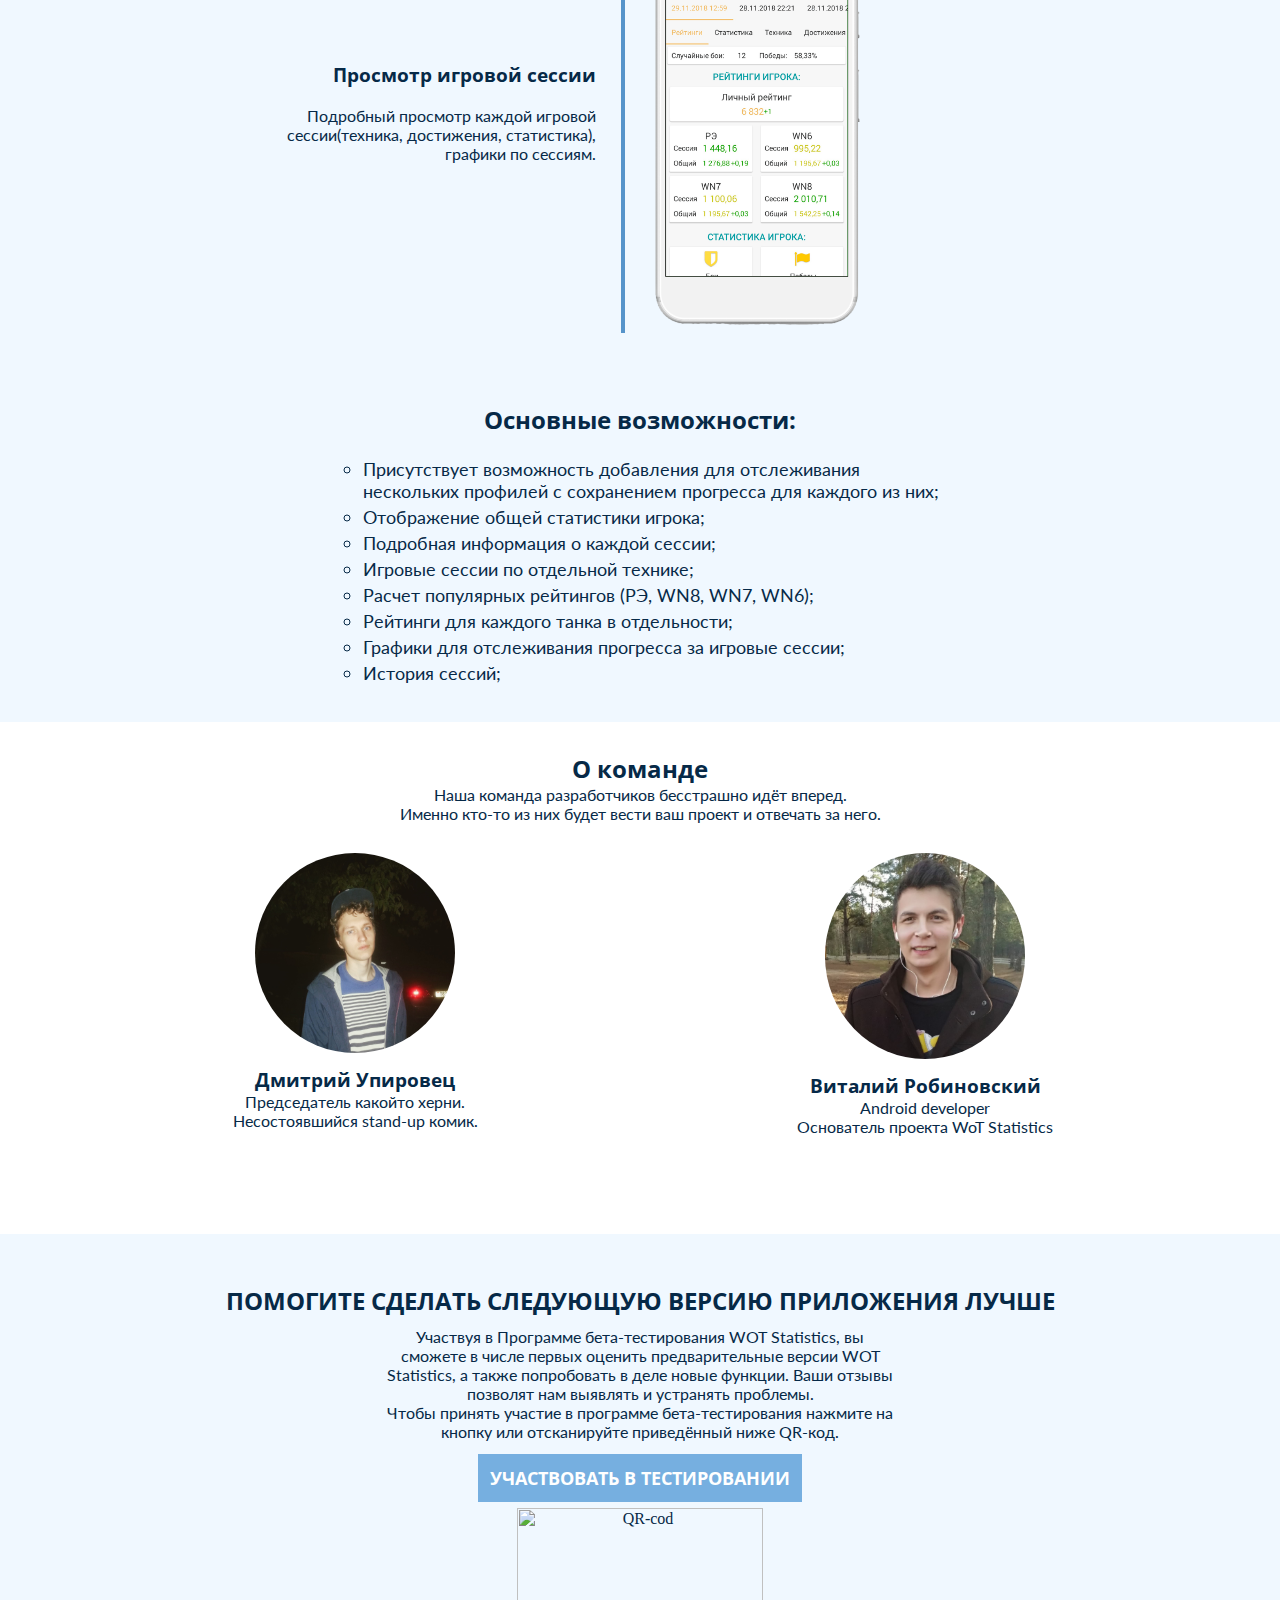
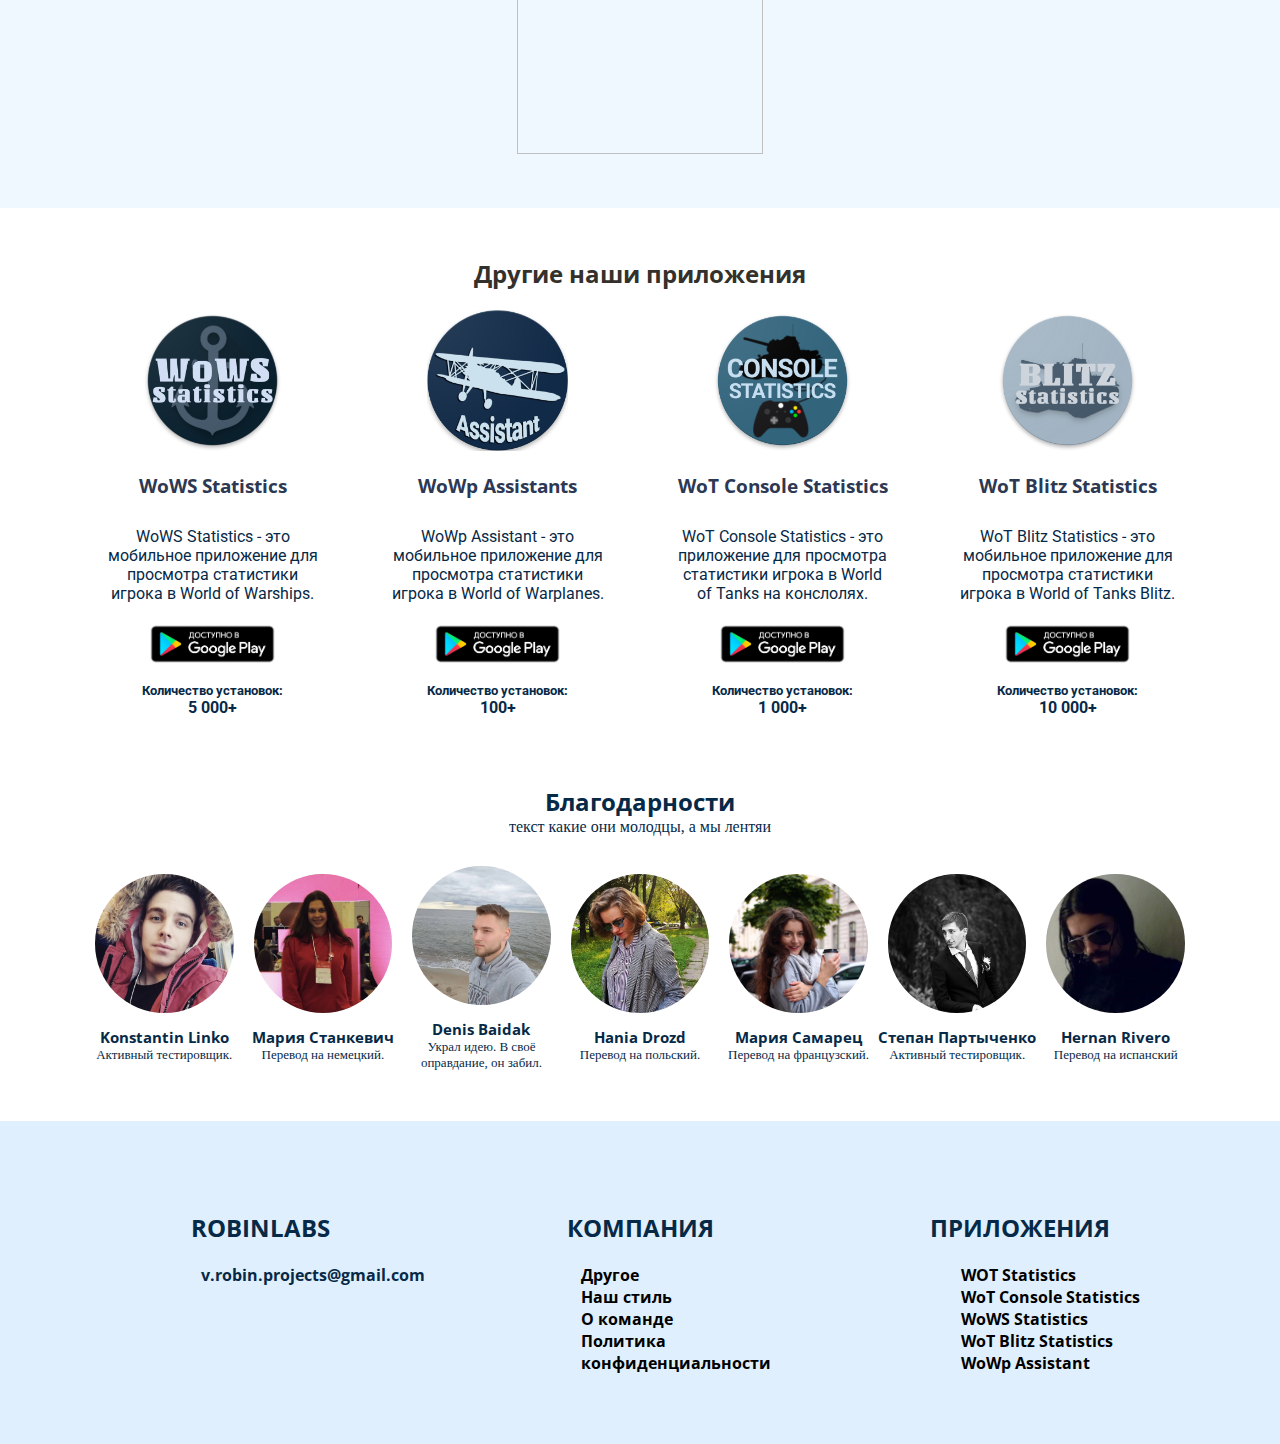
==== commit 3074d915: "fixed navbar" ====
--- a/index.html
+++ b/index.html
@@ -1,159 +1,164 @@
 <!DOCTYPE html>
 <html lang="ru">
+
 <head>
     <meta charset="UTF-8">
     <meta name="viewport" content="width=device-width, initial-scale=1.0">
     <meta http-equiv="X-UA-Compatible" content="ie=edge">
     <title>Wot statistics</title>
-    <meta name="description" content="Неофициальные приложения для анализа и отображения статистики игроков в играх от Wargaming.net (World of Tanks, World of Tanks Blitz и World of Warships).">
-	
+    <meta name="description"
+        content="Неофициальные приложения для анализа и отображения статистики игроков в играх от Wargaming.net (World of Tanks, World of Tanks Blitz и World of Warships).">
+
     <!-- Meta -->
-<meta property="twitter:card" content="summary_large_image">
-<meta property="og:site_name" content="robinlabs">
-<meta property="vk:image" content="https://robinlabs.ru/img/cover/coverVK.jpg">
-<meta property="twitter:image" content="https://robinlabs.ru/img/cover/coverTW.jpg">
-<meta property="og:image" content="https://robinlabs.ru/img/cover/covergeneral.jpg">
-<meta property="og:image:width" content="600">
-<meta property="og:image:height" content="315">
-<meta property="og:title" content="robinlabs">
-<meta property="og:type" content="website">
-<meta property="og:description" content="Неофициальные приложения для анализа и отображения статистики игроков в играх от Wargaming.net (World of Tanks, World of Tanks Blitz и World of Warships).">
-<link rel="image_src" href="https://robinlabs.ru/img/cover/covergeneral.jpg">
-<meta property="og:url" content="https://robinlabs.ru">
-<link rel="canonical" href="https://robinlabs.ru">
-<meta name="twitter:card" content="summary_large_image">
-	
+    <meta property="twitter:card" content="summary_large_image">
+    <meta property="og:site_name" content="robinlabs">
+    <meta property="vk:image" content="https://robinlabs.ru/img/cover/coverVK.jpg">
+    <meta property="twitter:image" content="https://robinlabs.ru/img/cover/coverTW.jpg">
+    <meta property="og:image" content="https://robinlabs.ru/img/cover/covergeneral.jpg">
+    <meta property="og:image:width" content="600">
+    <meta property="og:image:height" content="315">
+    <meta property="og:title" content="robinlabs">
+    <meta property="og:type" content="website">
+    <meta property="og:description"
+        content="Неофициальные приложения для анализа и отображения статистики игроков в играх от Wargaming.net (World of Tanks, World of Tanks Blitz и World of Warships).">
+    <link rel="image_src" href="https://robinlabs.ru/img/cover/covergeneral.jpg">
+    <meta property="og:url" content="https://robinlabs.ru">
+    <link rel="canonical" href="https://robinlabs.ru">
+    <meta name="twitter:card" content="summary_large_image">
+
     <link href="css/bootstrap-grid.min.css" rel="stylesheet">
+    <link rel="stylesheet" href="css/hamburgers.min.css">
     <link href="css/style.css" rel="stylesheet">
     <link href="css/media.css" rel="stylesheet">
 
     <link rel="shortcut icon" href="img/favicon/favicon.png" type="image/x-icon">
-	<link rel="apple-touch-icon" href="img/favicon/ic_robinlabs_144.png">
-	<link rel="apple-touch-icon" sizes="72x72" href="img/favicon/ic_robinlabs_72.png">
-	<link rel="apple-touch-icon" sizes="114x114" href="ic_robinlabs_114.png">
+    <link rel="apple-touch-icon" href="img/favicon/ic_robinlabs_144.png">
+    <link rel="apple-touch-icon" sizes="72x72" href="img/favicon/ic_robinlabs_72.png">
+    <link rel="apple-touch-icon" sizes="114x114" href="ic_robinlabs_114.png">
 
     <link href="https://fonts.googleapis.com/css?family=Roboto|Roboto+Slab" rel="stylesheet">
     <link href="https://fonts.googleapis.com/css?family=Lato|Open+Sans|Roboto" rel="stylesheet">
-    <link rel="stylesheet" href="https://use.fontawesome.com/releases/v5.5.0/css/all.css" integrity="sha384-B4dIYHKNBt8Bc12p+WXckhzcICo0wtJAoU8YZTY5qE0Id1GSseTk6S+L3BlXeVIU" crossorigin="anonymous">
+    <link rel="stylesheet" href="https://use.fontawesome.com/releases/v5.5.0/css/all.css"
+        integrity="sha384-B4dIYHKNBt8Bc12p+WXckhzcICo0wtJAoU8YZTY5qE0Id1GSseTk6S+L3BlXeVIU" crossorigin="anonymous">
     <script src="js/jquery-3.2.1.min.js"></script>
 
     <!-- Global site tag (gtag.js) - Google Analytics -->
-<script async src="https://www.googletagmanager.com/gtag/js?id=UA-125039245-2"></script>
-<script>
-  window.dataLayer = window.dataLayer || [];
-  function gtag(){dataLayer.push(arguments);}
-  gtag('js', new Date());
-
-  gtag('config', 'UA-125039245-2');
-</script>
+    <script async src="https://www.googletagmanager.com/gtag/js?id=UA-125039245-2"></script>
+    <script>
+        window.dataLayer = window.dataLayer || [];
+        function gtag() { dataLayer.push(arguments); }
+        gtag('js', new Date());
+
+        gtag('config', 'UA-125039245-2');
+    </script>
 
 
 </head>
+
 <body>
-<div class="navbar">
-    <div class="container">
-        <div class="menu">
+    <div class="navbar">
+        <div class="container navbar__container">
+            <div class="logo">
+                <a href="index.html">robinlabs</a>
+                <p class="buttons" title="Перейти в Google Play"><a
+                        href="https://play.google.com/store/apps/developer?id=%D0%92%D0%B8%D1%82%D0%B0%D0%BB%D0%B8%D0%B9+%D0%A0%D0%BE%D0%B1%D0%B8%D0%BD%D0%BE%D0%B2%D1%81%D0%BA%D0%B8%D0%B9"><i
+                            class="fab fa-google-play"></i> google play</a></p>
+            </div>
+            <button class="hamburger hamburger--slider" type="button">
+                <span class="hamburger-box">
+                  <span class="hamburger-inner"></span>
+                </span>
+              </button>
+            <ul class="navbar__list" id="menu">
+                <li class="navbar__item"><a href="#apps">Приложение</a></li>
+                <li class="navbar__item"><a href="#reviews">О команде</a></li>
+                <li class="navbar__item"><a href="#betatest">Бета</a></li>
+                <li class="navbar__item"><a href="#thank">Благодарности</a></li>
+            </ul>
+        </div>
+    </div>
+    <div class="header">
+        <div class="container">
             <div class="row">
-                <div class="col-md-3">
-                    <div class="logo">
-                        <a href="index.html">robinlabs</a>
-                    </div>
-                </div>
-                <div class="col-md-6">
-                    <div class="buttons_menu" id="menu">
-                        <ul>
-                            <li><a href="#apps">Приложение</a></li>
-                            <li><a href="#reviews">О команде</a></li>
-                            <li><a href="#betatest">Бета</a></li>
-                            <li><a href="#thank">Благодарности</a></li>
-                        </ul>
-                    </div>
-                </div>
-                <div class="col-md-3">
-                    <p class="buttons" title="Перейти в Google Play"><a href="https://play.google.com/store/apps/developer?id=%D0%92%D0%B8%D1%82%D0%B0%D0%BB%D0%B8%D0%B9+%D0%A0%D0%BE%D0%B1%D0%B8%D0%BD%D0%BE%D0%B2%D1%81%D0%BA%D0%B8%D0%B9"><i class="fab fa-google-play"></i> google play</a></p>
-                </div>
-            </div>
-        </div>
-    </div>
-</div>
-<div class="header">
-    <div class="container">
-        <div class="row">
-            <div class="col-md-5">
-                <div class="head_text">
-                    <h1>Неофициальное приложение для анализа и отображения статистики игроков World of Tanks.</h1>
-                    <p class="buttons" title="Перейти в Google Play">
-                        <a href="https://play.google.com/store/apps/details?id=robin.vitalij"><i class="fab fa-google-play"></i> установить</a>
-                    </p>
-                </div>
-            </div>
-            <div class="col-md-7">
-                <img src="img/phones4.4.jpg" alt="">
-            </div>
-        </div>
-    </div>
-</div>
+                <div class="col-md-5">
+                    <div class="head_text">
+                        <h1>Неофициальное приложение для анализа и отображения статистики игроков World of Tanks.</h1>
+                        <p class="buttons" title="Перейти в Google Play">
+                            <a href="https://play.google.com/store/apps/details?id=robin.vitalij"><i
+                                    class="fab fa-google-play"></i> установить</a>
+                        </p>
+                    </div>
+                </div>
+                <div class="col-md-7">
+                    <img src="img/phones4.4.jpg" alt="">
+                </div>
+            </div>
+        </div>
+    </div>
 
     <div class="apps">
         <a id="apps"></a>
         <h2>Одно из наших приложений</h2>
         <p>Больше 50000 скачиваний</p>
-                <div class="block1">
-                    <div class="container">
-                    <div class="row">
-                        <div class="col-md-6">
-                            <div class="opesanee">
-                                <h3>Поддержка тем</h3>
-                                <p>В приложение вы можете выбрать одну из трех тем. Количество доступных тем будет расти со временем
-                                </p>
-                            </div>
-                        </div>
-                        <div class="col-md-6">
-                            <div class="mockup">
-                                <img src="img/themes.png" alt="">
-                            </div>
-                        </div>
-                    </div>
-                </div>
-                </div>
-                <br>
-                <div class="block2">
-                        <div class="container">
-                    <div class="row">
-                        <div class="col-md-6">
-                            <div class="mockup1">
-                                <img src="img/profile2.png" alt="">
-                            </div>
-                        </div>
-                        <div class="col-md-6">
-                            <div class="opesanee1">
-                                <h3>Мультиакаунтность</h3>
-                                <p>Приложение поддерживает функцию мультиаккаунтности. Где сохраняется для каждого аккаунта сессии,
-                                    избранная техника и другая информация.
-                                </p>
-                            </div>
-                        </div>
-                    </div>
-                        </div>
-                </div>
-                <br>
-                <div class="block3">
-                    <div class="container">
-                    <div class="row">
-                        <div class="col-md-6">
-                            <div class="opesanee2">
-                                <h3>Просмотр игровой сессии</h3>
-                                <p>Подробный просмотр каждой игровой сессии(техника, достижения, статистика), графики по сессиям.</p>
-                            </div>
-                        </div>
-                        <div class="col-md-6">
-                            <div class="mockup">
-                                <img src="img/dinamika2.png" alt="">
-                            </div>
-                        </div>
-                    </div>
-                    </div>
-                </div>
+        <div class="block1">
+            <div class="container">
+                <div class="row">
+                    <div class="col-md-6">
+                        <div class="opesanee">
+                            <h3>Поддержка тем</h3>
+                            <p>В приложение вы можете выбрать одну из трех тем. Количество доступных тем будет расти со
+                                временем
+                            </p>
+                        </div>
+                    </div>
+                    <div class="col-md-6">
+                        <div class="mockup">
+                            <img src="img/themes.png" alt="">
+                        </div>
+                    </div>
+                </div>
+            </div>
+        </div>
+        <br>
+        <div class="block2">
+            <div class="container">
+                <div class="row">
+                    <div class="col-md-6">
+                        <div class="mockup1">
+                            <img src="img/profile2.png" alt="">
+                        </div>
+                    </div>
+                    <div class="col-md-6">
+                        <div class="opesanee1">
+                            <h3>Мультиакаунтность</h3>
+                            <p>Приложение поддерживает функцию мультиаккаунтности. Где сохраняется для каждого аккаунта
+                                сессии,
+                                избранная техника и другая информация.
+                            </p>
+                        </div>
+                    </div>
+                </div>
+            </div>
+        </div>
+        <br>
+        <div class="block3">
+            <div class="container">
+                <div class="row">
+                    <div class="col-md-6">
+                        <div class="opesanee2">
+                            <h3>Просмотр игровой сессии</h3>
+                            <p>Подробный просмотр каждой игровой сессии(техника, достижения, статистика), графики по
+                                сессиям.</p>
+                        </div>
+                    </div>
+                    <div class="col-md-6">
+                        <div class="mockup">
+                            <img src="img/dinamika2.png" alt="">
+                        </div>
+                    </div>
+                </div>
+            </div>
+        </div>
     </div>
     <div class="application_advantage">
         <div class="container">
@@ -161,7 +166,8 @@
                 <div class="col col-md-7">
                     <h2>Основные возможности:</h2>
                     <ul>
-                        <li>Присутствует возможность добавления для отслеживания нескольких профилей с сохранением прогресса для
+                        <li>Присутствует возможность добавления для отслеживания нескольких профилей с сохранением
+                            прогресса для
                             каждого из них;</li>
                         <li>Отображение общей статистики игрока;</li>
                         <li>Подробная информация о каждой сессии;</li>
@@ -178,10 +184,10 @@
     <a id="reviews"></a>
     <div class="reviews">
         <div class="container">
-                <h2>О команде</h2>
-                <p>Наша команда разработчиков бесстрашно идёт вперед.</p>
-                <p>Именно кто-то из них будет вести ваш проект и отвечать за него.
-                </p>
+            <h2>О команде</h2>
+            <p>Наша команда разработчиков бесстрашно идёт вперед.</p>
+            <p>Именно кто-то из них будет вести ваш проект и отвечать за него.
+            </p>
             <div class="row">
                 <div class="col-md-6">
                     <div class="review">
@@ -209,7 +215,8 @@
                             <a href="https://twitter.com/vitalijrobin" title="twitter" target="_blank">
                                 <i class="fab fa-twitter"></i>
                             </a>
-                            <a href="mailto:v.robin.projects@gmail.com" title="Email v.robin.projects@gmail.com" target="_blank">
+                            <a href="mailto:v.robin.projects@gmail.com" title="Email v.robin.projects@gmail.com"
+                                target="_blank">
                                 <i class="fas fa-at"></i>
                             </a>
                             <a href="https://t.me/v_rabinovsky" title="telegram" target="_blank">
@@ -226,13 +233,15 @@
         <div class="container">
             <h2>Помогите сделать следующую версию приложения лучше</h2>
             <p class="store">Участвуя в Программе бета-тестирования WOT Statistics,
-                 вы сможете в числе первых оценить предварительные версии WOT Statistics, 
-                 а также попробовать в деле новые функции. Ваши отзывы позволят нам выявлять и устранять проблемы.
-                 <br>
-             Чтобы принять участие в программе бета-тестирования нажмите на кнопку или отсканируйте приведённый ниже QR-код.
+                вы сможете в числе первых оценить предварительные версии WOT Statistics,
+                а также попробовать в деле новые функции. Ваши отзывы позволят нам выявлять и устранять проблемы.
+                <br>
+                Чтобы принять участие в программе бета-тестирования нажмите на кнопку или отсканируйте приведённый ниже
+                QR-код.
             </p>
             <p class="buttons" title="Перейти в Google Play">
-                <a href="https://play.google.com/store/apps/details?id=robin.vitalij" target="_blank">Участвовать в тестировании</a>
+                <a href="https://play.google.com/store/apps/details?id=robin.vitalij" target="_blank">Участвовать в
+                    тестировании</a>
             </p>
             <br>
             <a href="https://play.google.com/store/apps/details?id=robin.vitalij" target="_blank">
@@ -249,10 +258,11 @@
                     <div class="appso">
                         <img src="img/wows.png" alt="WoWS Statistics">
                         <h3>WoWS Statistics</h3>
-                        <p>WoWS Statistics - это мобильное приложение для просмотра статистики игрока в World of Warships.
-                        </p>
-                        <a href="https://play.google.com/store/apps/details?id=robin.vitalij.wows" 
-                        title="Перейти на страницу WoWS Statistics" target="_blank">
+                        <p>WoWS Statistics - это мобильное приложение для просмотра статистики игрока в World of
+                            Warships.
+                        </p>
+                        <a href="https://play.google.com/store/apps/details?id=robin.vitalij.wows"
+                            title="Перейти на страницу WoWS Statistics" target="_blank">
                             <img src="img/market.png" alt="market play">
                         </a>
                     </div>
@@ -261,22 +271,24 @@
                     <div class="appso">
                         <img src="img/WoWp Assistants_icon.png" alt="WoWp Assistants">
                         <h3>WoWp Assistants</h3>
-                        <p>WoWp Assistant - это мобильное приложение для просмотра статистики игрока в World of Warplanes.
-                        </p>
-                        <a href="https://play.google.com/store/apps/details?id=robin.vitalij.warplanes.assistant" 
-                        title="Перейти на страницу WoWp Assistants" target="_blank">
+                        <p>WoWp Assistant - это мобильное приложение для просмотра статистики игрока в World of
+                            Warplanes.
+                        </p>
+                        <a href="https://play.google.com/store/apps/details?id=robin.vitalij.warplanes.assistant"
+                            title="Перейти на страницу WoWp Assistants" target="_blank">
                             <img src="img/market.png" alt="market play">
                         </a>
                     </div>
                 </div>
-		<div class="col-md-3">
+                <div class="col-md-3">
                     <div class="appso">
                         <img src="img/WoT Console Statistics.png" alt="WoT Console Statistics">
                         <h3>WoT Console Statistics</h3>
-                        <p>WoT Console Statistics - это приложение для просмотра статистики игрока в World of Tanks на конслолях.
-                        </p>
-                        <a href="https://play.google.com/store/apps/details?id=robin.vitalij.wot_console" 
-                        title="Перейти на страницу WoT Console Statistics" target="_blank">
+                        <p>WoT Console Statistics - это приложение для просмотра статистики игрока в World of Tanks на
+                            конслолях.
+                        </p>
+                        <a href="https://play.google.com/store/apps/details?id=robin.vitalij.wot_console"
+                            title="Перейти на страницу WoT Console Statistics" target="_blank">
                             <img src="img/market.png" alt="market play">
                         </a>
                     </div>
@@ -285,10 +297,11 @@
                     <div class="appso">
                         <img src="img/blitz.png" alt="WoT Blitz Statistics">
                         <h3>WoT Blitz Statistics</h3>
-                        <p>WoT Blitz Statistics - это мобильное приложение для просмотра статистики игрока в World of Tanks Blitz.
-                        </p>
-                        <a href="https://play.google.com/store/apps/details?id=robin.vitalij_wot_blitz" 
-                        title="Перейти на страницу WoT Blitz Statistics" target="_blank"> 
+                        <p>WoT Blitz Statistics - это мобильное приложение для просмотра статистики игрока в World of
+                            Tanks Blitz.
+                        </p>
+                        <a href="https://play.google.com/store/apps/details?id=robin.vitalij_wot_blitz"
+                            title="Перейти на страницу WoT Blitz Statistics" target="_blank">
                             <img src="img/market.png" alt="market Play">
                         </a>
                     </div>
@@ -297,24 +310,24 @@
             <div class="row justify-content-center">
                 <div class="col-md-3">
                     <div class="appso_layer2">
-                            <h5>Количество установок:</h5>
-                            <h4>5 000+</h4>
+                        <h5>Количество установок:</h5>
+                        <h4>5 000+</h4>
                     </div>
                 </div>
                 <div class="col-md-3">
                     <div class="appso_layer2">
                         <h5>Количество установок:</h5>
-                        <h4>100+</h4>       
-                    </div>
-                </div>
-		<div class="col-md-3">
-                    <div class="appso_layer2">    
+                        <h4>100+</h4>
+                    </div>
+                </div>
+                <div class="col-md-3">
+                    <div class="appso_layer2">
                         <h5>Количество установок:</h5>
                         <h4>1 000+</h4>
                     </div>
                 </div>
                 <div class="col-md-3">
-                    <div class="appso_layer2">  
+                    <div class="appso_layer2">
                         <h5>Количество установок:</h5>
                         <h4>10 000+</h4>
                     </div>
@@ -329,47 +342,47 @@
             <p>текст какие они молодцы, а мы лентяи
             </p>
             <div class="people">
-                    <div class="thanks">
-                        <img src="img/photo/Konstantin Linko.jpg" alt="">
-                        <h3>Konstantin Linko</h3>
-                        <p>Активный тестировщик.</p>
-                    </div>
-                    <div class="thanks">
-                        <img src="img/photo/masha1.jpg" alt="">
-                        <h3>Мария Станкевич</h3>
-                        <p>Перевод на немецкий.</p>
-                    </div>
-                
-                    <div class="thanks">
-                        <img src="img/photo/Denis Baidak.jpg" alt="">
-                        <h3>Denis Baidak</h3>
-                        <p>Украл идею. В своё оправдание, он забил.
-                        </p>
-                    </div>
-                    <div class="thanks">
-                        <img src="img/photo/Hania Drozd.jpg" alt="">
-                        <h3>Hania Drozd</h3>
-                        <p>Перевод на польский.
-                        </p>
-                    </div>
-                
-                    <div class="thanks">
-                        <img src="img/photo/masha2.jpg" alt="">
-                        <h3>Мария Самарец</h3>
-                        <p>Перевод на французский.
-                        </p>
-                    </div>
-                    <div class="thanks">
-                        <img src="img/photo/Степан Партыченко.jpg" alt="">
-                        <h3>Степан Партыченко</h3>
-                        <p>Активный тестировщик.
-                        </p>
-                    </div>
-                    <div class="thanks">
-                        <img src="img/photo/Hernan Rivero.jpg" alt="">
-                        <h3>Hernan Rivero</h3>
-                        <p>Перевод на испанский</p>
-                    </div>
+                <div class="thanks">
+                    <img src="img/photo/Konstantin Linko.jpg" alt="">
+                    <h3>Konstantin Linko</h3>
+                    <p>Активный тестировщик.</p>
+                </div>
+                <div class="thanks">
+                    <img src="img/photo/masha1.jpg" alt="">
+                    <h3>Мария Станкевич</h3>
+                    <p>Перевод на немецкий.</p>
+                </div>
+
+                <div class="thanks">
+                    <img src="img/photo/Denis Baidak.jpg" alt="">
+                    <h3>Denis Baidak</h3>
+                    <p>Украл идею. В своё оправдание, он забил.
+                    </p>
+                </div>
+                <div class="thanks">
+                    <img src="img/photo/Hania Drozd.jpg" alt="">
+                    <h3>Hania Drozd</h3>
+                    <p>Перевод на польский.
+                    </p>
+                </div>
+
+                <div class="thanks">
+                    <img src="img/photo/masha2.jpg" alt="">
+                    <h3>Мария Самарец</h3>
+                    <p>Перевод на французский.
+                    </p>
+                </div>
+                <div class="thanks">
+                    <img src="img/photo/Степан Партыченко.jpg" alt="">
+                    <h3>Степан Партыченко</h3>
+                    <p>Активный тестировщик.
+                    </p>
+                </div>
+                <div class="thanks">
+                    <img src="img/photo/Hernan Rivero.jpg" alt="">
+                    <h3>Hernan Rivero</h3>
+                    <p>Перевод на испанский</p>
+                </div>
             </div>
         </div>
     </div>
@@ -379,7 +392,9 @@
                 <div class="col-md-4">
                     <h2>robinlabs</h2>
                     <h4>v.robin.projects@gmail.com</h4>
-                    <h4 class="soc-icon"><a href="https://vk.com/wg.statistics"><i class="fab fa-vk"></i></a> <a href="http://"><i class="fab fa-facebook-f"></i></a> <a href="mailto:v.robin.projects@gmail.com"><i class="fas fa-envelope"></i></a></h4>
+                    <h4 class="soc-icon"><a href="https://vk.com/wg.statistics"><i class="fab fa-vk"></i></a> <a
+                            href="http://"><i class="fab fa-facebook-f"></i></a> <a
+                            href="mailto:v.robin.projects@gmail.com"><i class="fas fa-envelope"></i></a></h4>
                 </div>
                 <div class="col-md-4">
                     <h2>Компания</h2>
@@ -390,52 +405,59 @@
                 </div>
                 <div class="col-md-4">
                     <h2>приложения</h2>
-                    <h4><a href="https://play.google.com/store/apps/details?id=robin.vitalij" title="Перейти в Google Play">WOT Statistics</a></h4>
-                    <h4><a href="https://play.google.com/store/apps/details?id=robin.vitalij.wot_console" title="Перейти в Google Play">WoT Console Statistics</a></h4>
-		    <h4><a href="https://play.google.com/store/apps/details?id=robin.vitalij.wows" title="Перейти в Google Play">WoWS Statistics</a></h4>
-                    <h4><a href="https://play.google.com/store/apps/details?id=robin.vitalij_wot_blitz" title="Перейти в Google Play">WoT Blitz Statistics</a></h4>
-                    <h4><a href="https://play.google.com/store/apps/details?id=robin.vitalij.warplanes.assistant" title="Перейти в Google Play">WoWp Assistant</a></h4>
-                </div>
-            </div>
-        </div>
-    </div>
-
-    
+                    <h4><a href="https://play.google.com/store/apps/details?id=robin.vitalij"
+                            title="Перейти в Google Play">WOT Statistics</a></h4>
+                    <h4><a href="https://play.google.com/store/apps/details?id=robin.vitalij.wot_console"
+                            title="Перейти в Google Play">WoT Console Statistics</a></h4>
+                    <h4><a href="https://play.google.com/store/apps/details?id=robin.vitalij.wows"
+                            title="Перейти в Google Play">WoWS Statistics</a></h4>
+                    <h4><a href="https://play.google.com/store/apps/details?id=robin.vitalij_wot_blitz"
+                            title="Перейти в Google Play">WoT Blitz Statistics</a></h4>
+                    <h4><a href="https://play.google.com/store/apps/details?id=robin.vitalij.warplanes.assistant"
+                            title="Перейти в Google Play">WoWp Assistant</a></h4>
+                </div>
+            </div>
+        </div>
+    </div>
+
+    <script src="js/main.js"></script>
+
 
 
     <script type="text/javascript">
-        $(document).ready(function(){
-        $("#menu").on("click","a", function (event) {
-        //отменяем стандартную обработку нажатия по ссылке
-        event.preventDefault();
-        
-        //забираем идентификатор бока с атрибута href
-        var id = $(this).attr('href'),
-        
-        //узнаем высоту от начала страницы до блока на который ссылается якорь
-        top = $(id).offset().top;
-        
-        //анимируем переход на расстояние - top за 1500 мс
-        $('body,html').animate({scrollTop: top}, 1500);
-        });
+        $(document).ready(function () {
+            $("#menu").on("click", "a", function (event) {
+                //отменяем стандартную обработку нажатия по ссылке
+                event.preventDefault();
+
+                //забираем идентификатор бока с атрибута href
+                var id = $(this).attr('href'),
+
+                    //узнаем высоту от начала страницы до блока на который ссылается якорь
+                    top = $(id).offset().top;
+
+                //анимируем переход на расстояние - top за 1500 мс
+                $('body,html').animate({ scrollTop: top }, 1500);
+            });
         });
     </script>
     <script type="text/javascript">
-        $(document).ready(function(){
-        $("#footer").on("click","a", function (event) {
-        //отменяем стандартную обработку нажатия по ссылке
-        event.preventDefault();
-        
-        //забираем идентификатор бока с атрибута href
-        var id = $(this).attr('href'),
-        
-        //узнаем высоту от начала страницы до блока на который ссылается якорь
-        top = $(id).offset().top;
-        
-        //анимируем переход на расстояние - top за 1500 мс
-        $('body,html').animate({scrollTop: top}, 1500);
-        });
+        $(document).ready(function () {
+            $("#footer").on("click", "a", function (event) {
+                //отменяем стандартную обработку нажатия по ссылке
+                event.preventDefault();
+
+                //забираем идентификатор бока с атрибута href
+                var id = $(this).attr('href'),
+
+                    //узнаем высоту от начала страницы до блока на который ссылается якорь
+                    top = $(id).offset().top;
+
+                //анимируем переход на расстояние - top за 1500 мс
+                $('body,html').animate({ scrollTop: top }, 1500);
+            });
         });
     </script>
 </body>
-</html>
+
+</html>--- a/css/hamburgers.min.css
+++ b/css/hamburgers.min.css
@@ -0,0 +1,7 @@
+/*!
+ * Hamburgers
+ * @description Tasty CSS-animated hamburgers
+ * @author Jonathan Suh @jonsuh
+ * @site https://jonsuh.com/hamburgers
+ * @link https://github.com/jonsuh/hamburgers
+ */.hamburger{font:inherit;display:inline-block;overflow:visible;margin:0;padding:15px;cursor:pointer;transition-timing-function:linear;transition-duration:.15s;transition-property:opacity,filter;text-transform:none;color:inherit;border:0;background-color:transparent}.hamburger.is-active:hover,.hamburger:hover{opacity:.7}.hamburger.is-active .hamburger-inner,.hamburger.is-active .hamburger-inner:after,.hamburger.is-active .hamburger-inner:before{background-color:#000}.hamburger-box{position:relative;display:inline-block;width:40px;height:24px}.hamburger-inner{top:50%;display:block;margin-top:-2px}.hamburger-inner,.hamburger-inner:after,.hamburger-inner:before{position:absolute;width:40px;height:4px;transition-timing-function:ease;transition-duration:.15s;transition-property:transform;border-radius:4px;background-color:#000}.hamburger-inner:after,.hamburger-inner:before{display:block;content:""}.hamburger-inner:before{top:-10px}.hamburger-inner:after{bottom:-10px}.hamburger--3dx .hamburger-box{perspective:80px}.hamburger--3dx .hamburger-inner{transition:transform .15s cubic-bezier(.645,.045,.355,1),background-color 0s cubic-bezier(.645,.045,.355,1) .1s}.hamburger--3dx .hamburger-inner:after,.hamburger--3dx .hamburger-inner:before{transition:transform 0s cubic-bezier(.645,.045,.355,1) .1s}.hamburger--3dx.is-active .hamburger-inner{transform:rotateY(180deg);background-color:transparent!important}.hamburger--3dx.is-active .hamburger-inner:before{transform:translate3d(0,10px,0) rotate(45deg)}.hamburger--3dx.is-active .hamburger-inner:after{transform:translate3d(0,-10px,0) rotate(-45deg)}.hamburger--3dx-r .hamburger-box{perspective:80px}.hamburger--3dx-r .hamburger-inner{transition:transform .15s cubic-bezier(.645,.045,.355,1),background-color 0s cubic-bezier(.645,.045,.355,1) .1s}.hamburger--3dx-r .hamburger-inner:after,.hamburger--3dx-r .hamburger-inner:before{transition:transform 0s cubic-bezier(.645,.045,.355,1) .1s}.hamburger--3dx-r.is-active .hamburger-inner{transform:rotateY(-180deg);background-color:transparent!important}.hamburger--3dx-r.is-active .hamburger-inner:before{transform:translate3d(0,10px,0) rotate(45deg)}.hamburger--3dx-r.is-active .hamburger-inner:after{transform:translate3d(0,-10px,0) rotate(-45deg)}.hamburger--3dy .hamburger-box{perspective:80px}.hamburger--3dy .hamburger-inner{transition:transform .15s cubic-bezier(.645,.045,.355,1),background-color 0s cubic-bezier(.645,.045,.355,1) .1s}.hamburger--3dy .hamburger-inner:after,.hamburger--3dy .hamburger-inner:before{transition:transform 0s cubic-bezier(.645,.045,.355,1) .1s}.hamburger--3dy.is-active .hamburger-inner{transform:rotateX(-180deg);background-color:transparent!important}.hamburger--3dy.is-active .hamburger-inner:before{transform:translate3d(0,10px,0) rotate(45deg)}.hamburger--3dy.is-active .hamburger-inner:after{transform:translate3d(0,-10px,0) rotate(-45deg)}.hamburger--3dy-r .hamburger-box{perspective:80px}.hamburger--3dy-r .hamburger-inner{transition:transform .15s cubic-bezier(.645,.045,.355,1),background-color 0s cubic-bezier(.645,.045,.355,1) .1s}.hamburger--3dy-r .hamburger-inner:after,.hamburger--3dy-r .hamburger-inner:before{transition:transform 0s cubic-bezier(.645,.045,.355,1) .1s}.hamburger--3dy-r.is-active .hamburger-inner{transform:rotateX(180deg);background-color:transparent!important}.hamburger--3dy-r.is-active .hamburger-inner:before{transform:translate3d(0,10px,0) rotate(45deg)}.hamburger--3dy-r.is-active .hamburger-inner:after{transform:translate3d(0,-10px,0) rotate(-45deg)}.hamburger--3dxy .hamburger-box{perspective:80px}.hamburger--3dxy .hamburger-inner{transition:transform .15s cubic-bezier(.645,.045,.355,1),background-color 0s cubic-bezier(.645,.045,.355,1) .1s}.hamburger--3dxy .hamburger-inner:after,.hamburger--3dxy .hamburger-inner:before{transition:transform 0s cubic-bezier(.645,.045,.355,1) .1s}.hamburger--3dxy.is-active .hamburger-inner{transform:rotateX(180deg) rotateY(180deg);background-color:transparent!important}.hamburger--3dxy.is-active .hamburger-inner:before{transform:translate3d(0,10px,0) rotate(45deg)}.hamburger--3dxy.is-active .hamburger-inner:after{transform:translate3d(0,-10px,0) rotate(-45deg)}.hamburger--3dxy-r .hamburger-box{perspective:80px}.hamburger--3dxy-r .hamburger-inner{transition:transform .15s cubic-bezier(.645,.045,.355,1),background-color 0s cubic-bezier(.645,.045,.355,1) .1s}.hamburger--3dxy-r .hamburger-inner:after,.hamburger--3dxy-r .hamburger-inner:before{transition:transform 0s cubic-bezier(.645,.045,.355,1) .1s}.hamburger--3dxy-r.is-active .hamburger-inner{transform:rotateX(180deg) rotateY(180deg) rotate(-180deg);background-color:transparent!important}.hamburger--3dxy-r.is-active .hamburger-inner:before{transform:translate3d(0,10px,0) rotate(45deg)}.hamburger--3dxy-r.is-active .hamburger-inner:after{transform:translate3d(0,-10px,0) rotate(-45deg)}.hamburger--arrow.is-active .hamburger-inner:before{transform:translate3d(-8px,0,0) rotate(-45deg) scaleX(.7)}.hamburger--arrow.is-active .hamburger-inner:after{transform:translate3d(-8px,0,0) rotate(45deg) scaleX(.7)}.hamburger--arrow-r.is-active .hamburger-inner:before{transform:translate3d(8px,0,0) rotate(45deg) scaleX(.7)}.hamburger--arrow-r.is-active .hamburger-inner:after{transform:translate3d(8px,0,0) rotate(-45deg) scaleX(.7)}.hamburger--arrowalt .hamburger-inner:before{transition:top .1s ease .1s,transform .1s cubic-bezier(.165,.84,.44,1)}.hamburger--arrowalt .hamburger-inner:after{transition:bottom .1s ease .1s,transform .1s cubic-bezier(.165,.84,.44,1)}.hamburger--arrowalt.is-active .hamburger-inner:before{top:0;transition:top .1s ease,transform .1s cubic-bezier(.895,.03,.685,.22) .1s;transform:translate3d(-8px,-10px,0) rotate(-45deg) scaleX(.7)}.hamburger--arrowalt.is-active .hamburger-inner:after{bottom:0;transition:bottom .1s ease,transform .1s cubic-bezier(.895,.03,.685,.22) .1s;transform:translate3d(-8px,10px,0) rotate(45deg) scaleX(.7)}.hamburger--arrowalt-r .hamburger-inner:before{transition:top .1s ease .1s,transform .1s cubic-bezier(.165,.84,.44,1)}.hamburger--arrowalt-r .hamburger-inner:after{transition:bottom .1s ease .1s,transform .1s cubic-bezier(.165,.84,.44,1)}.hamburger--arrowalt-r.is-active .hamburger-inner:before{top:0;transition:top .1s ease,transform .1s cubic-bezier(.895,.03,.685,.22) .1s;transform:translate3d(8px,-10px,0) rotate(45deg) scaleX(.7)}.hamburger--arrowalt-r.is-active .hamburger-inner:after{bottom:0;transition:bottom .1s ease,transform .1s cubic-bezier(.895,.03,.685,.22) .1s;transform:translate3d(8px,10px,0) rotate(-45deg) scaleX(.7)}.hamburger--arrowturn.is-active .hamburger-inner{transform:rotate(-180deg)}.hamburger--arrowturn.is-active .hamburger-inner:before{transform:translate3d(8px,0,0) rotate(45deg) scaleX(.7)}.hamburger--arrowturn.is-active .hamburger-inner:after{transform:translate3d(8px,0,0) rotate(-45deg) scaleX(.7)}.hamburger--arrowturn-r.is-active .hamburger-inner{transform:rotate(-180deg)}.hamburger--arrowturn-r.is-active .hamburger-inner:before{transform:translate3d(-8px,0,0) rotate(-45deg) scaleX(.7)}.hamburger--arrowturn-r.is-active .hamburger-inner:after{transform:translate3d(-8px,0,0) rotate(45deg) scaleX(.7)}.hamburger--boring .hamburger-inner,.hamburger--boring .hamburger-inner:after,.hamburger--boring .hamburger-inner:before{transition-property:none}.hamburger--boring.is-active .hamburger-inner{transform:rotate(45deg)}.hamburger--boring.is-active .hamburger-inner:before{top:0;opacity:0}.hamburger--boring.is-active .hamburger-inner:after{bottom:0;transform:rotate(-90deg)}.hamburger--collapse .hamburger-inner{top:auto;bottom:0;transition-delay:.13s;transition-timing-function:cubic-bezier(.55,.055,.675,.19);transition-duration:.13s}.hamburger--collapse .hamburger-inner:after{top:-20px;transition:top .2s cubic-bezier(.33333,.66667,.66667,1) .2s,opacity .1s linear}.hamburger--collapse .hamburger-inner:before{transition:top .12s cubic-bezier(.33333,.66667,.66667,1) .2s,transform .13s cubic-bezier(.55,.055,.675,.19)}.hamburger--collapse.is-active .hamburger-inner{transition-delay:.22s;transition-timing-function:cubic-bezier(.215,.61,.355,1);transform:translate3d(0,-10px,0) rotate(-45deg)}.hamburger--collapse.is-active .hamburger-inner:after{top:0;transition:top .2s cubic-bezier(.33333,0,.66667,.33333),opacity .1s linear .22s;opacity:0}.hamburger--collapse.is-active .hamburger-inner:before{top:0;transition:top .1s cubic-bezier(.33333,0,.66667,.33333) .16s,transform .13s cubic-bezier(.215,.61,.355,1) .25s;transform:rotate(-90deg)}.hamburger--collapse-r .hamburger-inner{top:auto;bottom:0;transition-delay:.13s;transition-timing-function:cubic-bezier(.55,.055,.675,.19);transition-duration:.13s}.hamburger--collapse-r .hamburger-inner:after{top:-20px;transition:top .2s cubic-bezier(.33333,.66667,.66667,1) .2s,opacity .1s linear}.hamburger--collapse-r .hamburger-inner:before{transition:top .12s cubic-bezier(.33333,.66667,.66667,1) .2s,transform .13s cubic-bezier(.55,.055,.675,.19)}.hamburger--collapse-r.is-active .hamburger-inner{transition-delay:.22s;transition-timing-function:cubic-bezier(.215,.61,.355,1);transform:translate3d(0,-10px,0) rotate(45deg)}.hamburger--collapse-r.is-active .hamburger-inner:after{top:0;transition:top .2s cubic-bezier(.33333,0,.66667,.33333),opacity .1s linear .22s;opacity:0}.hamburger--collapse-r.is-active .hamburger-inner:before{top:0;transition:top .1s cubic-bezier(.33333,0,.66667,.33333) .16s,transform .13s cubic-bezier(.215,.61,.355,1) .25s;transform:rotate(90deg)}.hamburger--elastic .hamburger-inner{top:2px;transition-timing-function:cubic-bezier(.68,-.55,.265,1.55);transition-duration:.275s}.hamburger--elastic .hamburger-inner:before{top:10px;transition:opacity .125s ease .275s}.hamburger--elastic .hamburger-inner:after{top:20px;transition:transform .275s cubic-bezier(.68,-.55,.265,1.55)}.hamburger--elastic.is-active .hamburger-inner{transition-delay:75ms;transform:translate3d(0,10px,0) rotate(135deg)}.hamburger--elastic.is-active .hamburger-inner:before{transition-delay:0s;opacity:0}.hamburger--elastic.is-active .hamburger-inner:after{transition-delay:75ms;transform:translate3d(0,-20px,0) rotate(-270deg)}.hamburger--elastic-r .hamburger-inner{top:2px;transition-timing-function:cubic-bezier(.68,-.55,.265,1.55);transition-duration:.275s}.hamburger--elastic-r .hamburger-inner:before{top:10px;transition:opacity .125s ease .275s}.hamburger--elastic-r .hamburger-inner:after{top:20px;transition:transform .275s cubic-bezier(.68,-.55,.265,1.55)}.hamburger--elastic-r.is-active .hamburger-inner{transition-delay:75ms;transform:translate3d(0,10px,0) rotate(-135deg)}.hamburger--elastic-r.is-active .hamburger-inner:before{transition-delay:0s;opacity:0}.hamburger--elastic-r.is-active .hamburger-inner:after{transition-delay:75ms;transform:translate3d(0,-20px,0) rotate(270deg)}.hamburger--emphatic{overflow:hidden}.hamburger--emphatic .hamburger-inner{transition:background-color .125s ease-in .175s}.hamburger--emphatic .hamburger-inner:before{left:0;transition:transform .125s cubic-bezier(.6,.04,.98,.335),top .05s linear .125s,left .125s ease-in .175s}.hamburger--emphatic .hamburger-inner:after{top:10px;right:0;transition:transform .125s cubic-bezier(.6,.04,.98,.335),top .05s linear .125s,right .125s ease-in .175s}.hamburger--emphatic.is-active .hamburger-inner{transition-delay:0s;transition-timing-function:ease-out;background-color:transparent!important}.hamburger--emphatic.is-active .hamburger-inner:before{top:-80px;left:-80px;transition:left .125s ease-out,top .05s linear .125s,transform .125s cubic-bezier(.075,.82,.165,1) .175s;transform:translate3d(80px,80px,0) rotate(45deg)}.hamburger--emphatic.is-active .hamburger-inner:after{top:-80px;right:-80px;transition:right .125s ease-out,top .05s linear .125s,transform .125s cubic-bezier(.075,.82,.165,1) .175s;transform:translate3d(-80px,80px,0) rotate(-45deg)}.hamburger--emphatic-r{overflow:hidden}.hamburger--emphatic-r .hamburger-inner{transition:background-color .125s ease-in .175s}.hamburger--emphatic-r .hamburger-inner:before{left:0;transition:transform .125s cubic-bezier(.6,.04,.98,.335),top .05s linear .125s,left .125s ease-in .175s}.hamburger--emphatic-r .hamburger-inner:after{top:10px;right:0;transition:transform .125s cubic-bezier(.6,.04,.98,.335),top .05s linear .125s,right .125s ease-in .175s}.hamburger--emphatic-r.is-active .hamburger-inner{transition-delay:0s;transition-timing-function:ease-out;background-color:transparent!important}.hamburger--emphatic-r.is-active .hamburger-inner:before{top:80px;left:-80px;transition:left .125s ease-out,top .05s linear .125s,transform .125s cubic-bezier(.075,.82,.165,1) .175s;transform:translate3d(80px,-80px,0) rotate(-45deg)}.hamburger--emphatic-r.is-active .hamburger-inner:after{top:80px;right:-80px;transition:right .125s ease-out,top .05s linear .125s,transform .125s cubic-bezier(.075,.82,.165,1) .175s;transform:translate3d(-80px,-80px,0) rotate(45deg)}.hamburger--minus .hamburger-inner:after,.hamburger--minus .hamburger-inner:before{transition:bottom .08s ease-out 0s,top .08s ease-out 0s,opacity 0s linear}.hamburger--minus.is-active .hamburger-inner:after,.hamburger--minus.is-active .hamburger-inner:before{transition:bottom .08s ease-out,top .08s ease-out,opacity 0s linear .08s;opacity:0}.hamburger--minus.is-active .hamburger-inner:before{top:0}.hamburger--minus.is-active .hamburger-inner:after{bottom:0}.hamburger--slider .hamburger-inner{top:2px}.hamburger--slider .hamburger-inner:before{top:10px;transition-timing-function:ease;transition-duration:.15s;transition-property:transform,opacity}.hamburger--slider .hamburger-inner:after{top:20px}.hamburger--slider.is-active .hamburger-inner{transform:translate3d(0,10px,0) rotate(45deg)}.hamburger--slider.is-active .hamburger-inner:before{transform:rotate(-45deg) translate3d(-5.71429px,-6px,0);opacity:0}.hamburger--slider.is-active .hamburger-inner:after{transform:translate3d(0,-20px,0) rotate(-90deg)}.hamburger--slider-r .hamburger-inner{top:2px}.hamburger--slider-r .hamburger-inner:before{top:10px;transition-timing-function:ease;transition-duration:.15s;transition-property:transform,opacity}.hamburger--slider-r .hamburger-inner:after{top:20px}.hamburger--slider-r.is-active .hamburger-inner{transform:translate3d(0,10px,0) rotate(-45deg)}.hamburger--slider-r.is-active .hamburger-inner:before{transform:rotate(45deg) translate3d(5.71429px,-6px,0);opacity:0}.hamburger--slider-r.is-active .hamburger-inner:after{transform:translate3d(0,-20px,0) rotate(90deg)}.hamburger--spin .hamburger-inner{transition-timing-function:cubic-bezier(.55,.055,.675,.19);transition-duration:.22s}.hamburger--spin .hamburger-inner:before{transition:top .1s ease-in .25s,opacity .1s ease-in}.hamburger--spin .hamburger-inner:after{transition:bottom .1s ease-in .25s,transform .22s cubic-bezier(.55,.055,.675,.19)}.hamburger--spin.is-active .hamburger-inner{transition-delay:.12s;transition-timing-function:cubic-bezier(.215,.61,.355,1);transform:rotate(225deg)}.hamburger--spin.is-active .hamburger-inner:before{top:0;transition:top .1s ease-out,opacity .1s ease-out .12s;opacity:0}.hamburger--spin.is-active .hamburger-inner:after{bottom:0;transition:bottom .1s ease-out,transform .22s cubic-bezier(.215,.61,.355,1) .12s;transform:rotate(-90deg)}.hamburger--spin-r .hamburger-inner{transition-timing-function:cubic-bezier(.55,.055,.675,.19);transition-duration:.22s}.hamburger--spin-r .hamburger-inner:before{transition:top .1s ease-in .25s,opacity .1s ease-in}.hamburger--spin-r .hamburger-inner:after{transition:bottom .1s ease-in .25s,transform .22s cubic-bezier(.55,.055,.675,.19)}.hamburger--spin-r.is-active .hamburger-inner{transition-delay:.12s;transition-timing-function:cubic-bezier(.215,.61,.355,1);transform:rotate(-225deg)}.hamburger--spin-r.is-active .hamburger-inner:before{top:0;transition:top .1s ease-out,opacity .1s ease-out .12s;opacity:0}.hamburger--spin-r.is-active .hamburger-inner:after{bottom:0;transition:bottom .1s ease-out,transform .22s cubic-bezier(.215,.61,.355,1) .12s;transform:rotate(90deg)}.hamburger--spring .hamburger-inner{top:2px;transition:background-color 0s linear .13s}.hamburger--spring .hamburger-inner:before{top:10px;transition:top .1s cubic-bezier(.33333,.66667,.66667,1) .2s,transform .13s cubic-bezier(.55,.055,.675,.19)}.hamburger--spring .hamburger-inner:after{top:20px;transition:top .2s cubic-bezier(.33333,.66667,.66667,1) .2s,transform .13s cubic-bezier(.55,.055,.675,.19)}.hamburger--spring.is-active .hamburger-inner{transition-delay:.22s;background-color:transparent!important}.hamburger--spring.is-active .hamburger-inner:before{top:0;transition:top .1s cubic-bezier(.33333,0,.66667,.33333) .15s,transform .13s cubic-bezier(.215,.61,.355,1) .22s;transform:translate3d(0,10px,0) rotate(45deg)}.hamburger--spring.is-active .hamburger-inner:after{top:0;transition:top .2s cubic-bezier(.33333,0,.66667,.33333),transform .13s cubic-bezier(.215,.61,.355,1) .22s;transform:translate3d(0,10px,0) rotate(-45deg)}.hamburger--spring-r .hamburger-inner{top:auto;bottom:0;transition-delay:0s;transition-timing-function:cubic-bezier(.55,.055,.675,.19);transition-duration:.13s}.hamburger--spring-r .hamburger-inner:after{top:-20px;transition:top .2s cubic-bezier(.33333,.66667,.66667,1) .2s,opacity 0s linear}.hamburger--spring-r .hamburger-inner:before{transition:top .1s cubic-bezier(.33333,.66667,.66667,1) .2s,transform .13s cubic-bezier(.55,.055,.675,.19)}.hamburger--spring-r.is-active .hamburger-inner{transition-delay:.22s;transition-timing-function:cubic-bezier(.215,.61,.355,1);transform:translate3d(0,-10px,0) rotate(-45deg)}.hamburger--spring-r.is-active .hamburger-inner:after{top:0;transition:top .2s cubic-bezier(.33333,0,.66667,.33333),opacity 0s linear .22s;opacity:0}.hamburger--spring-r.is-active .hamburger-inner:before{top:0;transition:top .1s cubic-bezier(.33333,0,.66667,.33333) .15s,transform .13s cubic-bezier(.215,.61,.355,1) .22s;transform:rotate(90deg)}.hamburger--stand .hamburger-inner{transition:transform 75ms cubic-bezier(.55,.055,.675,.19) .15s,background-color 0s linear 75ms}.hamburger--stand .hamburger-inner:before{transition:top 75ms ease-in 75ms,transform 75ms cubic-bezier(.55,.055,.675,.19) 0s}.hamburger--stand .hamburger-inner:after{transition:bottom 75ms ease-in 75ms,transform 75ms cubic-bezier(.55,.055,.675,.19) 0s}.hamburger--stand.is-active .hamburger-inner{transition:transform 75ms cubic-bezier(.215,.61,.355,1) 0s,background-color 0s linear .15s;transform:rotate(90deg);background-color:transparent!important}.hamburger--stand.is-active .hamburger-inner:before{top:0;transition:top 75ms ease-out .1s,transform 75ms cubic-bezier(.215,.61,.355,1) .15s;transform:rotate(-45deg)}.hamburger--stand.is-active .hamburger-inner:after{bottom:0;transition:bottom 75ms ease-out .1s,transform 75ms cubic-bezier(.215,.61,.355,1) .15s;transform:rotate(45deg)}.hamburger--stand-r .hamburger-inner{transition:transform 75ms cubic-bezier(.55,.055,.675,.19) .15s,background-color 0s linear 75ms}.hamburger--stand-r .hamburger-inner:before{transition:top 75ms ease-in 75ms,transform 75ms cubic-bezier(.55,.055,.675,.19) 0s}.hamburger--stand-r .hamburger-inner:after{transition:bottom 75ms ease-in 75ms,transform 75ms cubic-bezier(.55,.055,.675,.19) 0s}.hamburger--stand-r.is-active .hamburger-inner{transition:transform 75ms cubic-bezier(.215,.61,.355,1) 0s,background-color 0s linear .15s;transform:rotate(-90deg);background-color:transparent!important}.hamburger--stand-r.is-active .hamburger-inner:before{top:0;transition:top 75ms ease-out .1s,transform 75ms cubic-bezier(.215,.61,.355,1) .15s;transform:rotate(-45deg)}.hamburger--stand-r.is-active .hamburger-inner:after{bottom:0;transition:bottom 75ms ease-out .1s,transform 75ms cubic-bezier(.215,.61,.355,1) .15s;transform:rotate(45deg)}.hamburger--squeeze .hamburger-inner{transition-timing-function:cubic-bezier(.55,.055,.675,.19);transition-duration:75ms}.hamburger--squeeze .hamburger-inner:before{transition:top 75ms ease .12s,opacity 75ms ease}.hamburger--squeeze .hamburger-inner:after{transition:bottom 75ms ease .12s,transform 75ms cubic-bezier(.55,.055,.675,.19)}.hamburger--squeeze.is-active .hamburger-inner{transition-delay:.12s;transition-timing-function:cubic-bezier(.215,.61,.355,1);transform:rotate(45deg)}.hamburger--squeeze.is-active .hamburger-inner:before{top:0;transition:top 75ms ease,opacity 75ms ease .12s;opacity:0}.hamburger--squeeze.is-active .hamburger-inner:after{bottom:0;transition:bottom 75ms ease,transform 75ms cubic-bezier(.215,.61,.355,1) .12s;transform:rotate(-90deg)}.hamburger--vortex .hamburger-inner{transition-timing-function:cubic-bezier(.19,1,.22,1);transition-duration:.2s}.hamburger--vortex .hamburger-inner:after,.hamburger--vortex .hamburger-inner:before{transition-delay:.1s;transition-timing-function:linear;transition-duration:0s}.hamburger--vortex .hamburger-inner:before{transition-property:top,opacity}.hamburger--vortex .hamburger-inner:after{transition-property:bottom,transform}.hamburger--vortex.is-active .hamburger-inner{transition-timing-function:cubic-bezier(.19,1,.22,1);transform:rotate(765deg)}.hamburger--vortex.is-active .hamburger-inner:after,.hamburger--vortex.is-active .hamburger-inner:before{transition-delay:0s}.hamburger--vortex.is-active .hamburger-inner:before{top:0;opacity:0}.hamburger--vortex.is-active .hamburger-inner:after{bottom:0;transform:rotate(90deg)}.hamburger--vortex-r .hamburger-inner{transition-timing-function:cubic-bezier(.19,1,.22,1);transition-duration:.2s}.hamburger--vortex-r .hamburger-inner:after,.hamburger--vortex-r .hamburger-inner:before{transition-delay:.1s;transition-timing-function:linear;transition-duration:0s}.hamburger--vortex-r .hamburger-inner:before{transition-property:top,opacity}.hamburger--vortex-r .hamburger-inner:after{transition-property:bottom,transform}.hamburger--vortex-r.is-active .hamburger-inner{transition-timing-function:cubic-bezier(.19,1,.22,1);transform:rotate(-765deg)}.hamburger--vortex-r.is-active .hamburger-inner:after,.hamburger--vortex-r.is-active .hamburger-inner:before{transition-delay:0s}.hamburger--vortex-r.is-active .hamburger-inner:before{top:0;opacity:0}.hamburger--vortex-r.is-active .hamburger-inner:after{bottom:0;transform:rotate(-90deg)}--- a/css/style.css
+++ b/css/style.css
@@ -1,18 +1,56 @@
-body{
+body {
     background-color: rgb(255, 255, 255);
     color: rgb(6, 41, 71);
     margin: 0;
     padding: 0;
 }
 
-
-
-p{
-    margin: 0;
-}
-
-
-.logo a{
+a {
+    color: inherit;
+    text-decoration: none;
+}
+
+p {
+    margin: 0;
+}
+
+.navbar__container {
+    display: flex;
+    justify-content: space-between;
+    align-items: center;
+}
+
+.navbar__list {
+    display: flex;
+    margin: 0;
+    padding: 0;
+    list-style-type: none;
+}
+
+.navbar__item {
+    text-decoration: none;
+    color: rgb(66, 66, 66);
+    padding: 10px;
+    font-size: 16px;
+    text-transform: uppercase;
+    font-family: 'Open Sans', sans-serif;
+    transition: all .5s ease-in-out;
+}
+
+.navbar__item:hover {
+    color: black;
+}
+
+.hamburger {
+    display: none;
+}
+
+.logo {
+    display: flex;
+    align-items: center;
+}
+
+.logo a {
     text-decoration: none;
     color: rgb(24, 64, 99);
     font-weight: bold;
@@ -22,44 +60,16 @@
     font-family: 'Open Sans', sans-serif;
 }
 
-.logo a:hover{
+.logo a:hover {
     color: rgb(0, 14, 26);
 }
 
-.navbar{
+.navbar {
     background-color: rgb(223, 239, 253);
     padding: 20px 0;
 }
 
-
-.buttons_menu ul{
-    list-style: none;
-    margin: 0;
-    text-align: left; 
-
-}
-.buttons_menu a{
-    text-decoration: none;
-    color: black;
-    padding: 10px;
-    font-size: 16px;
-    text-transform: uppercase;
-    font-family: 'Open Sans', sans-serif;
-    transition: all .5s ease-in-out;
-    border-bottom: solid 4px rgba(118, 174, 224, 0);
-}
-
-.buttons_menu a:hover{
-    border-bottom: solid 4px rgb(118, 175, 224);
-    padding: 10px;
-}
-
-.menu li{
-    display: inline;
-    
-}
-
-.buttons a{
+.buttons a {
     text-decoration: none;
     color: rgb(255, 255, 255);
     font-weight: bolder;
@@ -69,18 +79,21 @@
     background-color: rgb(118, 175, 224);
     font-family: 'Open Sans', sans-serif;
 }
-.buttons a:hover{
+
+.buttons a:hover {
     background-color: rgb(86, 148, 202);
-}
-
-.header{
+    color: white;
+}
+
+.header {
     padding: 10px 0;
 }
-.header h1{
-    font-family: 'Open Sans', sans-serif;
-}
-
-.header img{
+
+.header h1 {
+    font-family: 'Open Sans', sans-serif;
+}
+
+.header img {
     width: 100%;
 }
 
@@ -88,295 +101,312 @@
     text-align: center;
     padding: 80px 0px;
 }
-.head_text p{
+
+.head_text p {
     padding-bottom: 20px;
 }
 
-
-
-.apps{
+.apps {
     padding: 30px 0;
     text-align: center;
     background-color: aliceblue;
 }
 
-.apps h2{
-    text-transform: uppercase;
-    font-family: 'Open Sans', sans-serif;
-}
-
-.apps p{
+.apps h2 {
+    text-transform: uppercase;
+    font-family: 'Open Sans', sans-serif;
+}
+
+.apps p {
     padding-bottom: 20px;
     font-family: 'Lato', sans-serif;
 }
 
-.block1 img{
+.block1 img {
     width: 75%;
 }
 
-.opesanee{
+.opesanee {
     padding: 120px 25px 110px 200px;
-    text-align: right; 
+    text-align: right;
     border-right: solid 4px rgb(86, 148, 202);
 }
-.opesanee h3{
-    font-family: 'Open Sans', sans-serif;
-}
-
-.mockup{
+
+.opesanee h3 {
+    font-family: 'Open Sans', sans-serif;
+}
+
+.mockup {
     text-align: left;
 }
 
-.block2 img{
+.block2 img {
     width: 42%;
     border-right: solid 4px rgb(86, 148, 202);
     padding-right: 25px;
 }
 
-.opesanee1{
+.opesanee1 {
     padding: 110px 200px 120px 0;
-    text-align: left; 
-
-}
-
-.opesanee1 h3{
-    font-family: 'Open Sans', sans-serif;
-}
-
-.block3 img{
+    text-align: left;
+}
+
+.opesanee1 h3 {
+    font-family: 'Open Sans', sans-serif;
+}
+
+.block3 img {
     width: 38%;
 }
 
-.opesanee2{
+.opesanee2 {
     padding: 130px 25px 150px 200px;
-    text-align: right; 
+    text-align: right;
     border-right: solid 4px rgb(86, 148, 202);
 }
 
-.opesanee2 h3{
-    font-family: 'Open Sans', sans-serif;
-}
-
-.mockup1{
+.opesanee2 h3 {
+    font-family: 'Open Sans', sans-serif;
+}
+
+.mockup1 {
     text-align: right;
 }
 
-
-.application_advantage{
+.application_advantage {
     padding: 20px 0;
     background: aliceblue;
-    
-}
-
-
-.application_advantage h2{
-    text-align: center;
-    font-family: 'Open Sans', sans-serif;
-}
-.application_advantage li{
+}
+
+.application_advantage h2 {
+    text-align: center;
+    font-family: 'Open Sans', sans-serif;
+}
+
+.application_advantage li {
     padding: 2px 0;
     font-size: 18px;
     list-style: circle;
     font-family: 'Lato', sans-serif;
 }
 
-
-
-.reviews{
-    padding: 30px 0; 
-    text-align: center;
-}
-.reviews h2{
-    margin: 0;
-    font-family: 'Open Sans', sans-serif;
-}
-.reviews p{
+.reviews {
+    padding: 30px 0;
+    text-align: center;
+}
+
+.reviews h2 {
+    margin: 0;
+    font-family: 'Open Sans', sans-serif;
+}
+
+.reviews p {
     font-family: 'Lato', sans-serif;
 }
-.review{
+
+.review {
     text-align: center;
     padding: 20px 50px;
     transition: all .4s ease-in-out;
 }
-.review:hover{
+
+.review:hover {
     box-shadow: 10px 10px 10px 0px rgb(211, 218, 226);
 }
-.review h3{
-    margin: 0;
-    font-family: 'Open Sans', sans-serif;
-}
-
-.review img{
+
+.review h3 {
+    margin: 0;
+    font-family: 'Open Sans', sans-serif;
+}
+
+.review img {
     width: 50%;
     border-radius: 50%;
     padding: 10px;
 }
 
-.links a{
+.links a {
     text-decoration: none;
     color: #6ba1be;
     transition: all .4s ease-in-out;
     font-size: 40px;
     padding: 0 10px;
 }
-.links a:hover{
+
+.links a:hover {
     color: #2e6b8b;
 }
 
 .betatest {
     padding: 50px 0;
-    text-align: center; 
+    text-align: center;
     background-color: rgb(240, 248, 255);
 }
 
-.betatest h2{
+.betatest h2 {
     text-transform: uppercase;
     margin: 0;
     padding-bottom: 10px;
     font-family: 'Open Sans', sans-serif;
 }
 
-.store{
+.store {
     padding: 0 300px 25px 300px;
     font-family: 'Lato', sans-serif;
 }
 
-.blocks{
+.blocks {
     text-align: center;
     padding: 30px 0;
 }
 
-.blocks h2{
+.blocks h2 {
     font-family: 'Open Sans', sans-serif;
     color: #34312d;
 }
 
-.blocks h3{
+.blocks h3 {
     font-family: 'Open Sans', sans-serif;
     color: #2D3853;
 }
 
-
-.blocks p{
+.blocks p {
     padding: 10px 20px;
     font-family: 'Roboto', sans-serif;
 }
-.appso{
-    transition: all .4s ease-in-out;
-}
-.appso:hover{
+
+.appso {
+    transition: all .4s ease-in-out;
+}
+
+.appso:hover {
     box-shadow: 8px 8px 8px 0px rgb(211, 218, 226);
 }
 
-.appso img{
+.appso img {
     width: 55%;
 }
-.appso a img{
+
+.appso a img {
     padding-top: 4px;
 }
 
-.appso_layer2{
+.appso_layer2 {
     padding: 8px 0;
     transition: all .4s ease-in-out;
 }
-.appso_layer2:hover{
+
+.appso_layer2:hover {
     box-shadow: 8px 8px 8px 0px rgb(211, 218, 226);
 }
-.appso_layer2 h5{
+
+.appso_layer2 h5 {
     margin: 0;
     font-family: 'Roboto', sans-serif;
 }
-.appso_layer2 h4{
+
+.appso_layer2 h4 {
     margin: 0;
     font-family: 'Roboto', sans-serif;
 }
-.thank{
-    padding: 30px 0; 
-    text-align: center;
-}
-.thank h2{
-    margin: 0;
-    font-family: 'Open Sans', sans-serif;
-}
-
-.people{
+
+.thank {
+    padding: 30px 0;
+    text-align: center;
+}
+
+.thank h2 {
+    margin: 0;
+    font-family: 'Open Sans', sans-serif;
+}
+
+.people {
     display: flex;
     flex-direction: row;
     justify-content: center;
     align-items: center;
 }
-.thanks{
+
+.thanks {
     text-align: center;
     padding: 20px 0px;
     font-size: 13px;
     transition: all .4s ease-in-out;
     width: 15%;
 }
-.thanks:hover{
+
+.thanks:hover {
     box-shadow: 10px 10px 10px 0px rgb(211, 218, 226);
 }
-.thanks h3{
-    margin: 0;
-    font-family: 'Open Sans', sans-serif;
-}
-
-.thanks img{
+
+.thanks h3 {
+    margin: 0;
+    font-family: 'Open Sans', sans-serif;
+}
+
+.thanks img {
     width: 100%;
     border-radius: 50%;
     padding: 10px;
 }
-.links-thanks a{
+
+.links-thanks a {
     text-decoration: none;
     color: #6ba1be;
     transition: all .4s ease-in-out;
     font-size: 26px;
     padding: 0 5px;
 }
-.links-thanks a:hover{
+
+.links-thanks a:hover {
     color: #2e6b8b;
 }
 
-.footer{
+.footer {
     padding: 70px 0;
     background-color: rgb(223, 239, 253);
 }
-.footer h2{
-    text-transform: uppercase;
-    text-align: center;
-    font-family: 'Open Sans', sans-serif;
-}
-.footer h4{
-    margin: 0;
-    padding-left: 116px; 
-    font-family: 'Open Sans', sans-serif;
-}
-
-.footer a{
+
+.footer h2 {
+    text-transform: uppercase;
+    text-align: center;
+    font-family: 'Open Sans', sans-serif;
+}
+
+.footer h4 {
+    margin: 0;
+    padding-left: 116px;
+    font-family: 'Open Sans', sans-serif;
+}
+
+.footer a {
     text-decoration: none;
     color: black;
     transition: all .4s ease-in-out;
     border-bottom: solid 4px rgba(86, 148, 202, 0);
 }
-.soc-icon a{
+
+.soc-icon a {
     text-decoration: none;
     color: rgb(34, 88, 136);
     font-size: 30px;
     padding: 0 5px;
 }
-.footer a:hover{
+
+.footer a:hover {
     border-bottom: solid 4px rgb(46, 106, 158);
     color: rgb(20, 76, 124);
 }
 
-.privacy{
+.privacy {
     border-bottom: solid 3px black;
 }
-.privacy p{
+
+.privacy p {
     padding: 2px 0;
 }
 
-.privacy h3{
+.privacy h3 {
     padding: 0;
     margin: 0;
-}
-
+}--- a/css/media.css
+++ b/css/media.css
@@ -1,473 +1,489 @@
 /*==========  Desktop First Method  ==========*/
 
 /* Large Devices, Wide Screens */
-@media only screen and (max-width : 1200px) {
-    
-    }
-    
-    /* Medium Devices, Desktops */
-    @media only screen and (max-width : 992px) {
-        .navbar .buttons a{
-            font-size: 15px;
-        }
-        .head_text{
-            padding: 0;
-        }
-        .header h1 {
-            font-size: 23px;
-        }
-        .apps {
-            padding: 10px 0;
-        }
-        .opesanee {
-            padding: 25px 25px 25px 50px;
-        }
-        .opesanee1 {
-            padding: 25px 50px 25px 0;
-        }
-        .opesanee2 {
-            padding: 25px 25px 25px 60px;
-        }
-        .block3 img {
-            width: 33%;
-        }
-        .application_advantage {
-            padding: 10px 0;
-        }
-        .application_advantage li {
-            padding: 0;
-            font-size: 16px;
-        }
-        .reviews {
-            padding: 10px 0;
-        }
-        .review {
-            padding: 10px 0px;
-        }
-        .review img {
-            width: 55%;
-            padding: 0px;
-        }
-        .betatest {
-            padding: 20px 0;
-        }
-        .betatest .store {
-            padding: 0 50px 25px 40px;
-        }
-        .blocks {
-            padding: 0;
-        }
-        .appso h3 {
-            margin: 0;
-        }
-        .appso img {
-            width: 65%;
-        }
-        .blocks p {
-            padding: 10px 0px;
-        }
-        .thank {
-            padding: 10px 0;
-        }
-        .thanks {
-            padding: 5px 0;
-        }
-        .thanks p{
-            display: none;
-        }
-        .thanks img {
-            padding: 0;
-        }
-        .footer {
-            padding: 0;
-        }
-        .footer h4 {
-            padding-left: 50px;
-        }
-    }
-    
-    /* Small Devices, Tablets */
-    @media only screen and (max-width : 768px) {
-        
-        /*Disable Animation on Mobile Devices*/
-        .animated {
-            /*CSS transitions*/
-            -o-transition-property: none !important;
-            -moz-transition-property: none !important;
-            -ms-transition-property: none !important;
-            -webkit-transition-property: none !important;
-            transition-property: none !important;
-            /*CSS transforms*/
-            -o-transform: none !important;
-            -moz-transform: none !important;
-            -ms-transform: none !important;
-            -webkit-transform: none !important;
-            transform: none !important;
-            /*CSS animations*/
-            -webkit-animation: none !important;
-            -moz-animation: none !important;
-            -o-animation: none !important;
-            -ms-animation: none !important;
-            animation: none !important;
-        }
-        .navbar .buttons a{
-            font-size: 15px;
-        }
-        .head_text{
-            padding: 0;
-        }
-        .header h1 {
-            font-size: 23px;
-        }
-        .apps {
-            padding: 10px 0;
-        }
-        .opesanee {
-            padding: 25px 25px 25px 50px;
-        }
-        .opesanee1 {
-            padding: 25px 50px 25px 0;
-        }
-        .opesanee2 {
-            padding: 25px 25px 25px 60px;
-        }
-        .block3 img {
-            width: 33%;
-        }
-        .appso_layer2{
-            display: none;
-        }
-        .application_advantage {
-            padding: 10px 0;
-        }
-        .application_advantage li {
-            padding: 0;
-            font-size: 16px;
-        }
-        .reviews {
-            padding: 10px 0;
-        }
-        .review {
-            padding: 10px 0px;
-        }
-        .review img {
-            width: 55%;
-            padding: 0px;
-        }
-        .betatest {
-            padding: 20px 0;
-        }
-        .betatest .store {
-            padding: 0 50px 25px 40px;
-        }
-        .blocks {
-            padding: 0;
-        }
-        .appso h3 {
-            margin: 0;
-        }
-        .appso img {
-            width: 65%;
-        }
-        .blocks p {
-            padding: 10px 0px;
-        }
-        .people{
-            display: flex;
-            flex-direction: column;
-            justify-content: center;
-            align-items: center;
-        }
-        .thank {
-            padding: 10px 0;
-        }
-        .thanks {
-            padding: 5px 0;
-            width: 50%;
-        }
-        .thanks img {
-            padding: 0;
-        }
-        .thanks p{
-            display: none;
-        }
-        .footer {
-            padding: 0;
-        }
-        .footer h4 {
-            padding-left: 50px;
-        }
-    
-    }
-    
-    /* Extra Small Devices, Phones */
-    @media only screen and (max-width : 480px) {
-.navbar{
-            padding: 10px 0;
-        }
-        .logo {
-            text-align: center;
-            padding-bottom: 20px;
-        }
-        .menu .buttons{
-            display: none;
-        }
-        .buttons_menu a{
-            padding: 10px 8px;
-            font-size: 14px;
-        }
-        .header{
-            padding: 0;
-        }
-        .header h1{
-            font-size: 20px;
-        }
-        .head_text{
-            padding: 0;
-        }
-        .apps{
-            padding: 10px 0;
-        }
-        .apps p {
-            padding-bottom: 10px;
-        }
-        .opesanee {
-            padding: 10px 25px 10px 20px;
-            text-align: right;
-            border-right: solid 4px rgb(86, 148, 202);
-        }
-        .opesanee2{
-            padding: 10px 25px 10px 0;
-        }
-        .mockup {
-            text-align: center;
-            display: none;
-        }
-        .mockup1{
-            text-align: center;
-            display: none;
-        }
-        .block2 img {
-            width: 60%;
-            border-right: none;
-        }
-        .opesanee1{
-            padding: 10px 10px 10px 25px;
-            text-align: left; 
-            border-left: solid 4px rgb(86, 148, 202);
-        }
-        .application_advantage {
-            padding: 10px 0;
-        }
-        .application_advantage li{
-            padding: 0;
-            font-size: 16px;
-        }
-        .review{
-            padding: 10px 0;
-        }
-        .reviews {
-            padding: 10px 0;
-        }
-        .review img {
-            width: 65%;
-            padding: 0px;
-        }
-        .betatest {
-            padding: 20px 0;
-        }
-        .betatest .store {
-            padding: 0 0 25px 0;
-        }
-        .betatest .buttons a {
-            font-size: 16px;
-        }
-        .betatest img{
-            display: none;
-        }
-        .store {
-            padding: 0 15px 25px 15px;
-        }
-        .blocks {
-            padding: 0;
-        }
-        .blocks h3 {
-            margin: 0;
-        }
-        .appso img {
-            width: 60%;
-        }
-        .appso a img {
-            padding-top: 0;
-        }
-        .appso_layer2{
-            display: none;
-        }
-        .people{
-            display: flex;
-            flex-direction: column;
-        }
-        .thank {
-            padding: 20px 0;
-        }
-        .thanks img {
-            width: 75%;
-            padding: 5px;
-        }
-        .thanks {
-            padding: 0px;
-            width: 60%;
-        }
-        .footer {
-            padding: 10px 0;
-        }
-    
-    }
-    
-    /* Custom, iPhone Retina */
-    @media only screen and (max-width : 320px) {
-        .navbar{
-            padding: 10px 0;
-        }
-        .logo {
-            text-align: center;
-            padding-bottom: 20px;
-        }
-        .menu .buttons{
-            display: none;
-        }
-        .buttons_menu a{
-            padding: 10px 8px;
-            font-size: 14px;
-        }
-        .header{
-            padding: 0;
-        }
-        .header h1{
-            font-size: 20px;
-        }
-        .head_text{
-            padding: 0;
-        }
-        .apps{
-            padding: 10px 0;
-        }
-        .apps p {
-            padding-bottom: 10px;
-        }
-        .opesanee {
-            padding: 10px 25px 10px 20px;
-            text-align: right;
-            border-right: solid 4px rgb(86, 148, 202);
-        }
-        .opesanee2{
-            padding: 10px 25px 10px 0;
-        }
-        .mockup {
-            text-align: center;
-            display: none;
-        }
-        .mockup1{
-            text-align: center;
-            display: none;
-        }
-        .block2 img {
-            width: 60%;
-            border-right: none;
-        }
-        .appso_layer2{
-            display: none;
-        }
-        .opesanee1{
-            padding: 10px 10px 10px 25px;
-            text-align: left; 
-            border-left: solid 4px rgb(86, 148, 202);
-        }
-        .application_advantage {
-            padding: 10px 0;
-        }
-        .application_advantage li{
-            padding: 0;
-            font-size: 16px;
-        }
-        .review{
-            padding: 10px 0;
-        }
-        .reviews {
-            padding: 10px 0;
-        }
-        .review img {
-            width: 65%;
-            padding: 0px;
-        }
-        .betatest {
-            padding: 20px 0;
-        }
-        .betatest .store {
-            padding: 0 0 25px 0;
-        }
-        .betatest .buttons a {
-            font-size: 16px;
-        }
-        .betatest img{
-            display: none;
-        }
-        .store {
-            padding: 0 15px 25px 15px;
-        }
-        .blocks {
-            padding: 0;
-        }
-        .blocks h3 {
-            margin: 0;
-        }
-        .appso img {
-            width: 60%;
-        }
-        .appso a img {
-            padding-top: 0;
-        }
-        .people{
-            display: flex;
-            flex-direction: column;
-        }
-        .thank {
-            padding: 20px 0;
-        }
-        .thanks img {
-            width: 75%;
-            padding: 5px;
-        }
-        .thanks {
-            padding: 0px;
-            width: 60%;
-        }
-        .footer {
-            padding: 10px 0;
-        }
-    }
-    
-    
-    /*==========  Mobile First Method  ==========*/
-    
-    /* Custom, iPhone Retina */
-    @media only screen and (min-width : 320px) {
-
-    
+
+@media only screen and (max-width: 1200px) {}
+
+/* Medium Devices, Desktops */
+
+@media only screen and (max-width: 992px) {
+    .navbar {
+        position: relative;
+    }
+    .navbar__list {
+        display: none;
+        position: absolute;
+        top: 84px;
+        left: 0;
+        right: 0;
+        background: rgb(223, 239, 253);
+        text-align: center;
+        z-index: 1;
+    }
+    .navbar__item {
+        border-top: solid 1px rgb(118, 175, 224);
+        /* border-bottom: solid 1px rgb(118, 175, 224); */
+    }
+    .hamburger {
+        display: block;
+        padding: 5px;
+        outline: transparent;
+    }
+    .hamburger-box .hamburger-inner, .hamburger-box .hamburger-inner::after, .hamburger-box .hamburger-inner::before {
+        background-color: rgb(24, 64, 99);
+    }
+    .navbar .buttons a {
+        font-size: 10px;
+    }
+    .head_text {
+        padding: 0;
+    }
+    .header h1 {
+        font-size: 23px;
+    }
+    .apps {
+        padding: 10px 0;
+    }
+    .opesanee {
+        padding: 25px 25px 25px 50px;
+    }
+    .opesanee1 {
+        padding: 25px 50px 25px 0;
+    }
+    .opesanee2 {
+        padding: 25px 25px 25px 60px;
+    }
+    .block3 img {
+        width: 33%;
+    }
+    .application_advantage {
+        padding: 10px 0;
+    }
+    .application_advantage li {
+        padding: 0;
+        font-size: 16px;
+    }
+    .reviews {
+        padding: 10px 0;
+    }
+    .review {
+        padding: 10px 0px;
+    }
+    .review img {
+        width: 55%;
+        padding: 0px;
+    }
+    .betatest {
+        padding: 20px 0;
+    }
+    .betatest .store {
+        padding: 0 50px 25px 40px;
+    }
+    .blocks {
+        padding: 0;
+    }
+    .appso h3 {
+        margin: 0;
+    }
+    .appso img {
+        width: 65%;
+    }
+    .blocks p {
+        padding: 10px 0px;
+    }
+    .thank {
+        padding: 10px 0;
+    }
+    .thanks {
+        padding: 5px 0;
+    }
+    .thanks p {
+        display: none;
+    }
+    .thanks img {
+        padding: 0;
+    }
+    .footer {
+        padding: 0;
+    }
+    .footer h4 {
+        padding-left: 50px;
+    }
 }
-    /* Extra Small Devices, Phones */
-    @media only screen and (min-width : 480px) {
-  
-}        
-    /* Small Devices, Tablets */
-    @media only screen and (min-width : 768px) {
-    }
-    
-    
-    /* Medium Devices, Desktops */
-    @media only screen and (min-width : 992px) {
-    }
-    
-    /* Large Devices, Wide Screens */
-    @media only screen and (min-width : 1200px) {
-    }
+
+/* Small Devices, Tablets */
+
+@media only screen and (max-width: 768px) {
+    /*Disable Animation on Mobile Devices*/
+    .animated {
+        /*CSS transitions*/
+        -o-transition-property: none !important;
+        -moz-transition-property: none !important;
+        -ms-transition-property: none !important;
+        -webkit-transition-property: none !important;
+        transition-property: none !important;
+        /*CSS transforms*/
+        -o-transform: none !important;
+        -moz-transform: none !important;
+        -ms-transform: none !important;
+        -webkit-transform: none !important;
+        transform: none !important;
+        /*CSS animations*/
+        -webkit-animation: none !important;
+        -moz-animation: none !important;
+        -o-animation: none !important;
+        -ms-animation: none !important;
+        animation: none !important;
+    }
+
+    .head_text {
+        padding: 0;
+    }
+    .header h1 {
+        font-size: 23px;
+    }
+    .apps {
+        padding: 10px 0;
+    }
+    .opesanee {
+        padding: 25px 25px 25px 50px;
+    }
+    .opesanee1 {
+        padding: 25px 50px 25px 0;
+    }
+    .opesanee2 {
+        padding: 25px 25px 25px 60px;
+    }
+    .block3 img {
+        width: 33%;
+    }
+    .appso_layer2 {
+        display: none;
+    }
+    .application_advantage {
+        padding: 10px 0;
+    }
+    .application_advantage li {
+        padding: 0;
+        font-size: 16px;
+    }
+    .reviews {
+        padding: 10px 0;
+    }
+    .review {
+        padding: 10px 0px;
+    }
+    .review img {
+        width: 55%;
+        padding: 0px;
+    }
+    .betatest {
+        padding: 20px 0;
+    }
+    .betatest .store {
+        padding: 0 50px 25px 40px;
+    }
+    .blocks {
+        padding: 0;
+    }
+    .appso h3 {
+        margin: 0;
+    }
+    .appso img {
+        width: 65%;
+    }
+    .blocks p {
+        padding: 10px 0px;
+    }
+    .people {
+        display: flex;
+        flex-direction: column;
+        justify-content: center;
+        align-items: center;
+    }
+    .thank {
+        padding: 10px 0;
+    }
+    .thanks {
+        padding: 5px 0;
+        width: 50%;
+    }
+    .thanks img {
+        padding: 0;
+    }
+    .thanks p {
+        display: none;
+    }
+    .footer {
+        padding: 0;
+    }
+    .footer h4 {
+        padding-left: 50px;
+    }
+}
+
+/* Extra Small Devices, Phones */
+
+@media only screen and (max-width: 480px) {
+    .navbar {
+        padding: 10px 0;
+    }
+    .navbar__list {
+        top: 64px;
+    }
+    .logo {
+        text-align: center;
+        /* padding-bottom: 20px; */
+    }
+    .header {
+        padding: 0;
+    }
+    .header h1 {
+        font-size: 20px;
+    }
+    .head_text {
+        padding: 0;
+    }
+    .apps {
+        padding: 10px 0;
+    }
+    .apps p {
+        padding-bottom: 10px;
+    }
+    .opesanee {
+        padding: 10px 25px 10px 20px;
+        text-align: right;
+        border-right: solid 4px rgb(86, 148, 202);
+    }
+    .opesanee2 {
+        padding: 10px 25px 10px 0;
+    }
+    .mockup {
+        text-align: center;
+        display: none;
+    }
+    .mockup1 {
+        text-align: center;
+        display: none;
+    }
+    .block2 img {
+        width: 60%;
+        border-right: none;
+    }
+    .opesanee1 {
+        padding: 10px 10px 10px 25px;
+        text-align: left;
+        border-left: solid 4px rgb(86, 148, 202);
+    }
+    .application_advantage {
+        padding: 10px 0;
+    }
+    .application_advantage li {
+        padding: 0;
+        font-size: 16px;
+    }
+    .review {
+        padding: 10px 0;
+    }
+    .reviews {
+        padding: 10px 0;
+    }
+    .review img {
+        width: 65%;
+        padding: 0px;
+    }
+    .betatest {
+        padding: 20px 0;
+    }
+    .betatest .store {
+        padding: 0 0 25px 0;
+    }
+    .betatest .buttons a {
+        font-size: 16px;
+    }
+    .betatest img {
+        display: none;
+    }
+    .store {
+        padding: 0 15px 25px 15px;
+    }
+    .blocks {
+        padding: 0;
+    }
+    .blocks h3 {
+        margin: 0;
+    }
+    .appso img {
+        width: 60%;
+    }
+    .appso a img {
+        padding-top: 0;
+    }
+    .appso_layer2 {
+        display: none;
+    }
+    .people {
+        display: flex;
+        flex-direction: column;
+    }
+    .thank {
+        padding: 20px 0;
+    }
+    .thanks img {
+        width: 75%;
+        padding: 5px;
+    }
+    .thanks {
+        padding: 0px;
+        width: 60%;
+    }
+    .footer {
+        padding: 10px 0;
+    }
+}
+
+/* Custom, iPhone Retina */
+
+@media only screen and (max-width: 320px) {
+    .navbar {
+        padding: 10px 0;
+    }
+    .logo {
+        text-align: center;
+        padding-bottom: 20px;
+    }
+    .menu .buttons {
+        display: none;
+    }
+    .buttons_menu a {
+        padding: 10px 8px;
+        font-size: 14px;
+    }
+    .header {
+        padding: 0;
+    }
+    .header h1 {
+        font-size: 20px;
+    }
+    .head_text {
+        padding: 0;
+    }
+    .apps {
+        padding: 10px 0;
+    }
+    .apps p {
+        padding-bottom: 10px;
+    }
+    .opesanee {
+        padding: 10px 25px 10px 20px;
+        text-align: right;
+        border-right: solid 4px rgb(86, 148, 202);
+    }
+    .opesanee2 {
+        padding: 10px 25px 10px 0;
+    }
+    .mockup {
+        text-align: center;
+        display: none;
+    }
+    .mockup1 {
+        text-align: center;
+        display: none;
+    }
+    .block2 img {
+        width: 60%;
+        border-right: none;
+    }
+    .appso_layer2 {
+        display: none;
+    }
+    .opesanee1 {
+        padding: 10px 10px 10px 25px;
+        text-align: left;
+        border-left: solid 4px rgb(86, 148, 202);
+    }
+    .application_advantage {
+        padding: 10px 0;
+    }
+    .application_advantage li {
+        padding: 0;
+        font-size: 16px;
+    }
+    .review {
+        padding: 10px 0;
+    }
+    .reviews {
+        padding: 10px 0;
+    }
+    .review img {
+        width: 65%;
+        padding: 0px;
+    }
+    .betatest {
+        padding: 20px 0;
+    }
+    .betatest .store {
+        padding: 0 0 25px 0;
+    }
+    .betatest .buttons a {
+        font-size: 16px;
+    }
+    .betatest img {
+        display: none;
+    }
+    .store {
+        padding: 0 15px 25px 15px;
+    }
+    .blocks {
+        padding: 0;
+    }
+    .blocks h3 {
+        margin: 0;
+    }
+    .appso img {
+        width: 60%;
+    }
+    .appso a img {
+        padding-top: 0;
+    }
+    .people {
+        display: flex;
+        flex-direction: column;
+    }
+    .thank {
+        padding: 20px 0;
+    }
+    .thanks img {
+        width: 75%;
+        padding: 5px;
+    }
+    .thanks {
+        padding: 0px;
+        width: 60%;
+    }
+    .footer {
+        padding: 10px 0;
+    }
+}
+
+/*==========  Mobile First Method  ==========*/
+
+/* Custom, iPhone Retina */
+
+@media only screen and (min-width: 320px) {}
+
+/* Extra Small Devices, Phones */
+
+@media only screen and (min-width: 480px) {}
+
+/* Small Devices, Tablets */
+
+@media only screen and (min-width: 768px) {}
+
+/* Medium Devices, Desktops */
+
+@media only screen and (min-width: 992px) {}
+
+/* Large Devices, Wide Screens */
+
+@media only screen and (min-width: 1200px) {}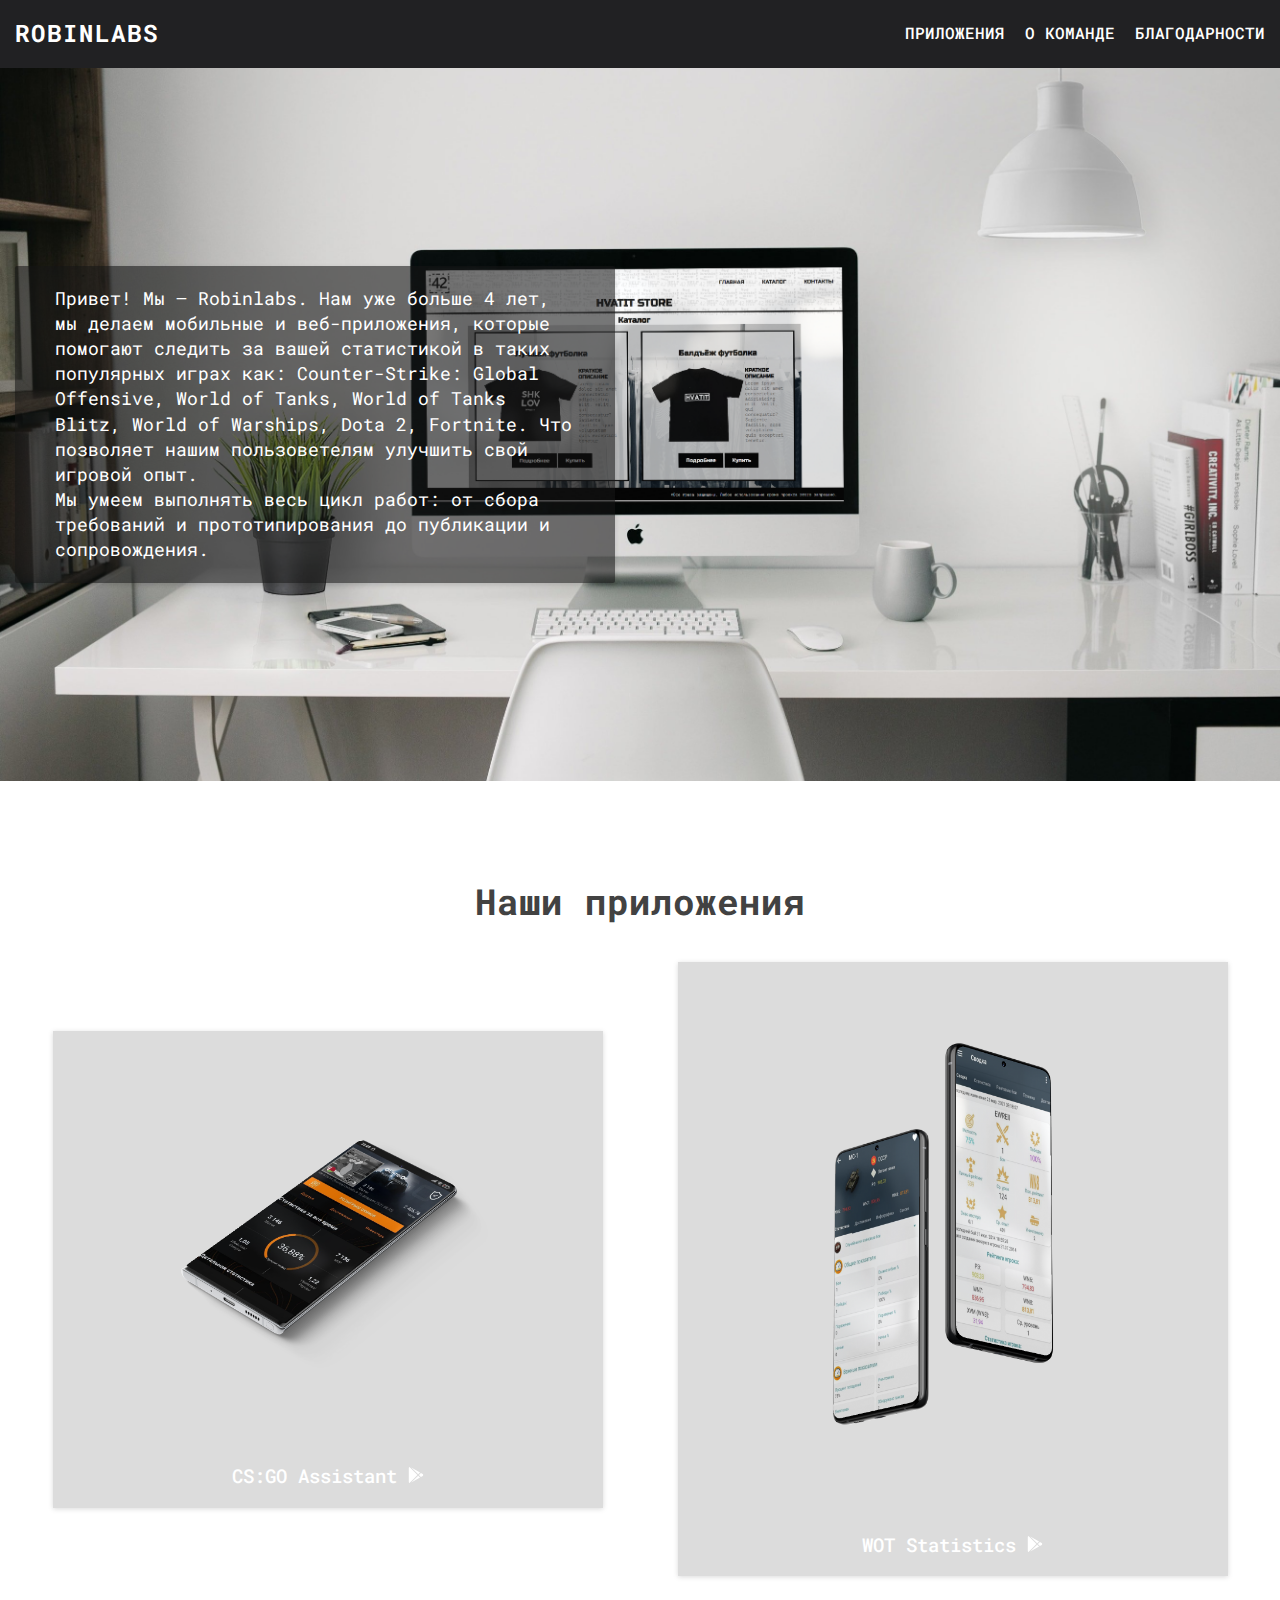
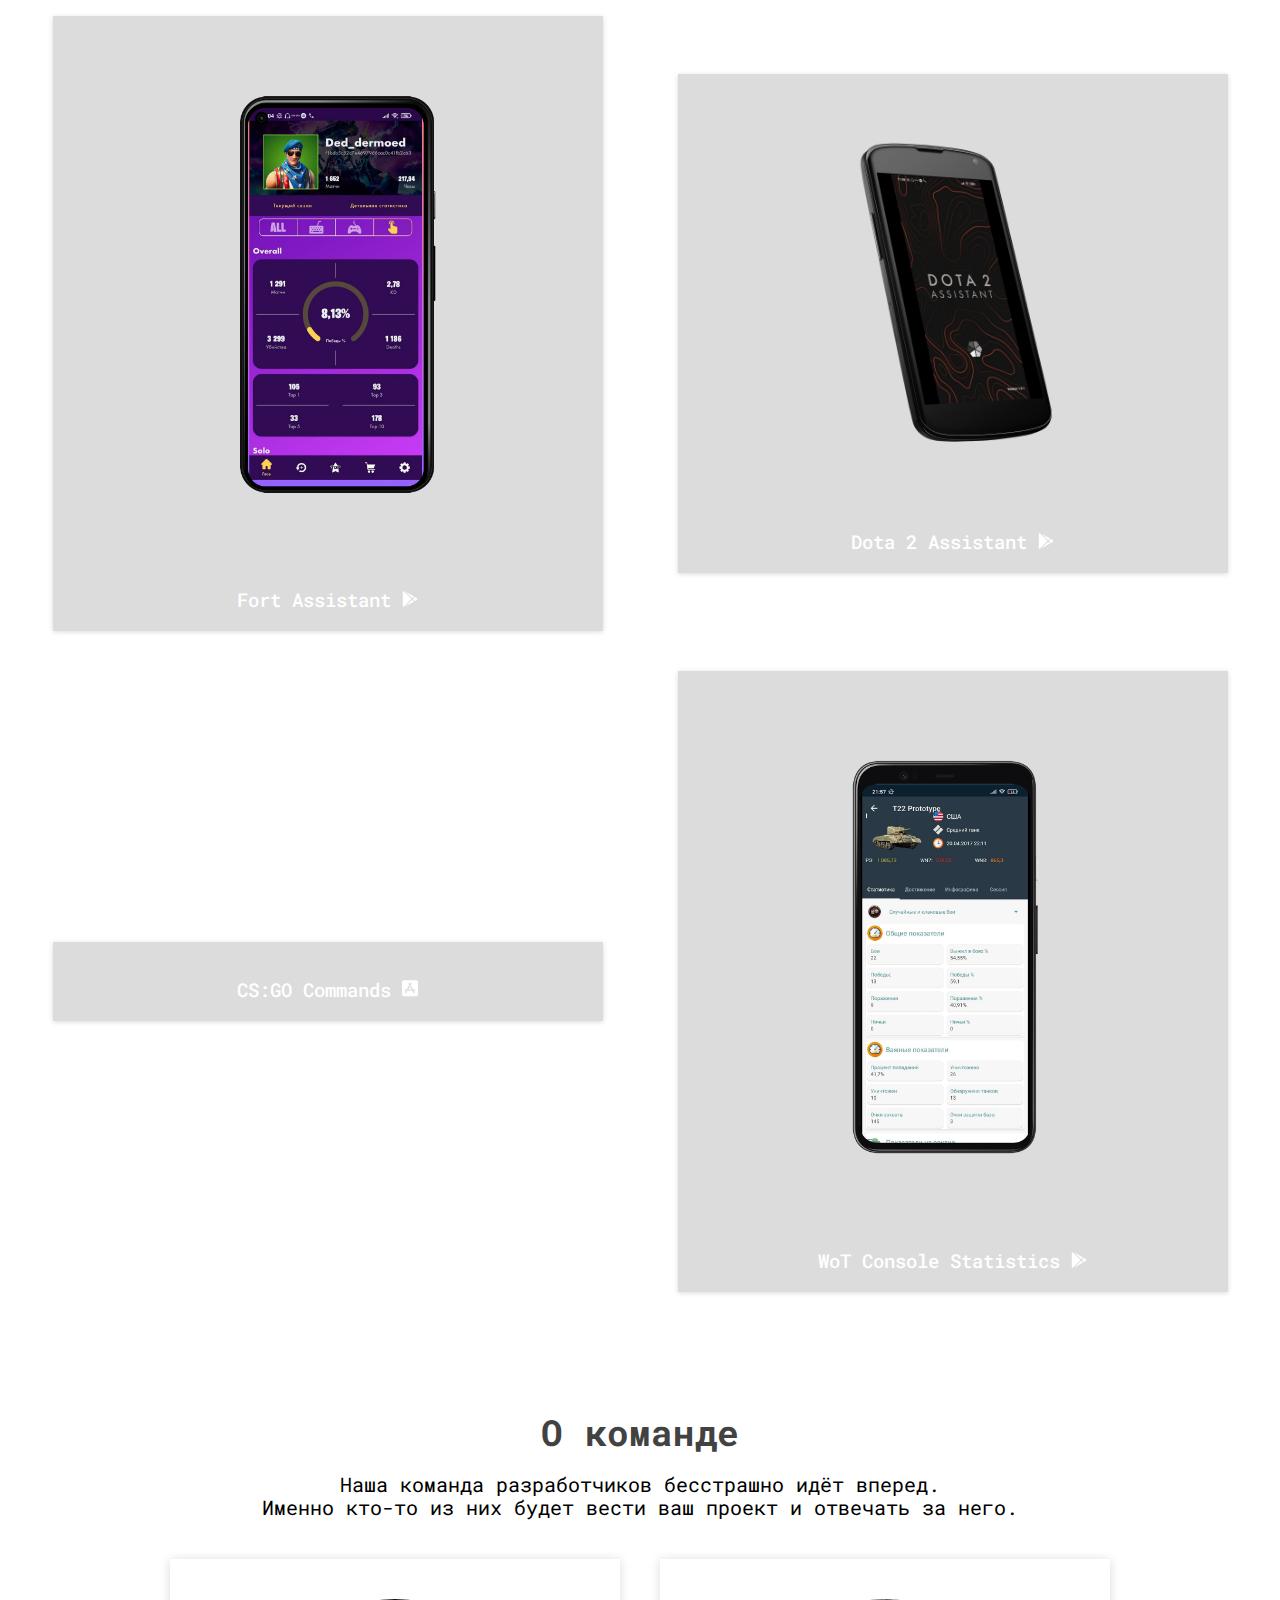
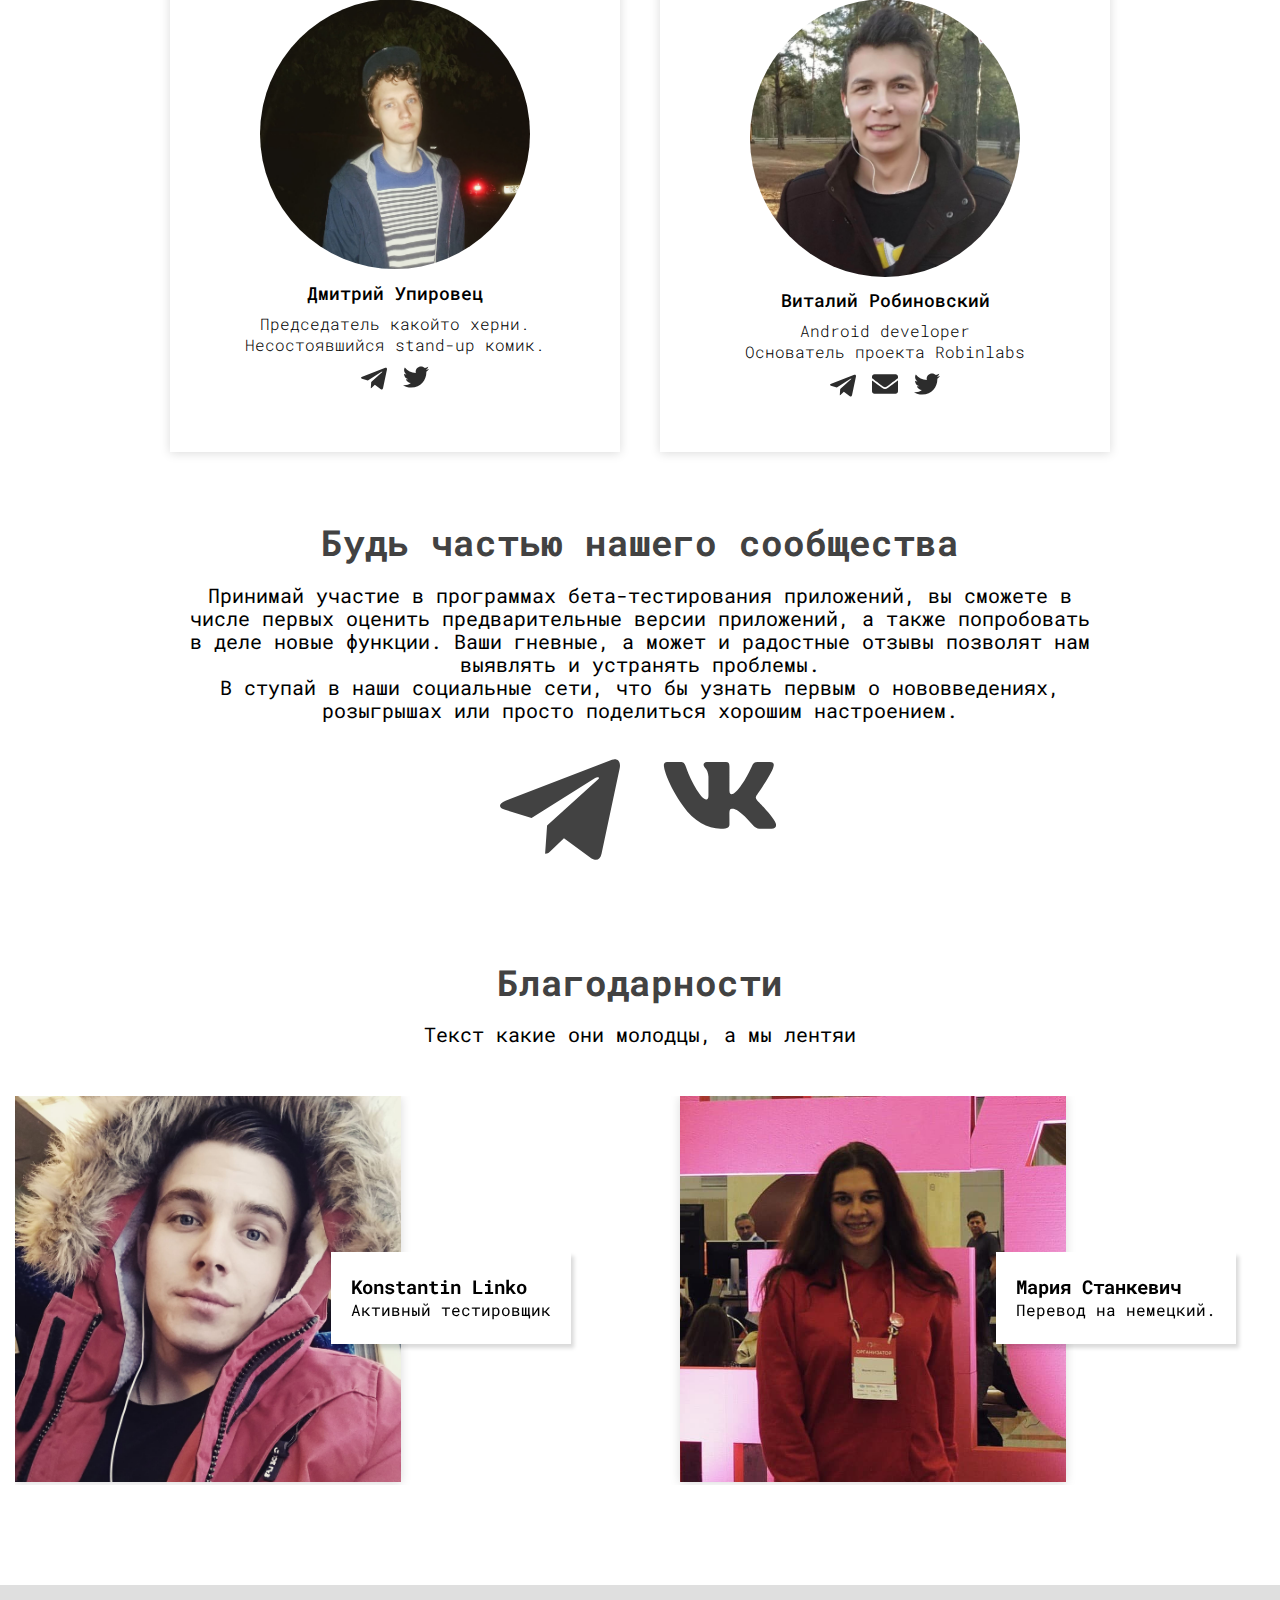
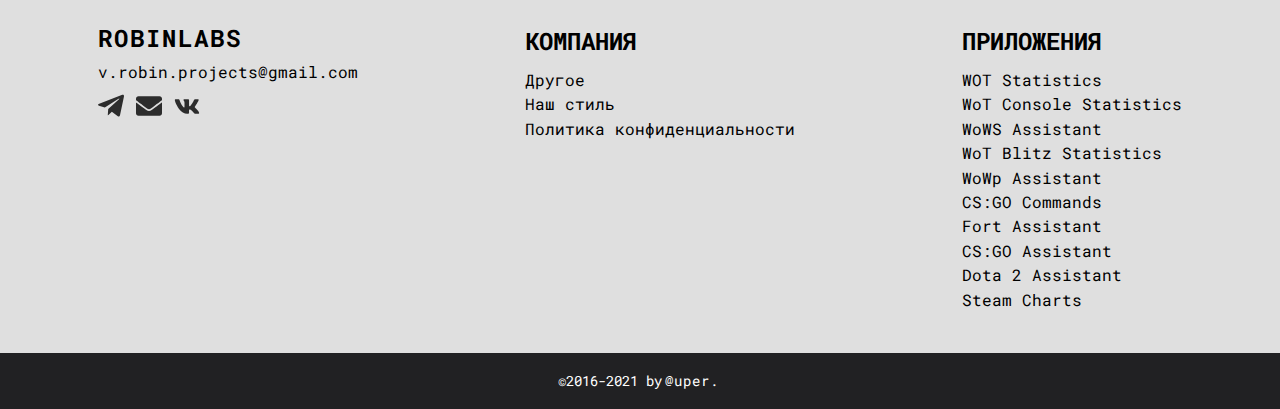
==== commit d9760ae0: "global update" ====
--- a/index.html
+++ b/index.html
@@ -3,46 +3,21 @@
 
 <head>
     <meta charset="UTF-8">
+    <meta http-equiv="X-UA-Compatible" content="IE=edge">
     <meta name="viewport" content="width=device-width, initial-scale=1.0">
-    <meta http-equiv="X-UA-Compatible" content="ie=edge">
-    <title>Wot statistics</title>
-    <meta name="description"
-        content="Неофициальные приложения для анализа и отображения статистики игроков в играх от Wargaming.net (World of Tanks, World of Tanks Blitz и World of Warships).">
-
-    <!-- Meta -->
-    <meta property="twitter:card" content="summary_large_image">
-    <meta property="og:site_name" content="robinlabs">
-    <meta property="vk:image" content="https://robinlabs.ru/img/cover/coverVK.jpg">
-    <meta property="twitter:image" content="https://robinlabs.ru/img/cover/coverTW.jpg">
-    <meta property="og:image" content="https://robinlabs.ru/img/cover/covergeneral.jpg">
-    <meta property="og:image:width" content="600">
-    <meta property="og:image:height" content="315">
-    <meta property="og:title" content="robinlabs">
-    <meta property="og:type" content="website">
-    <meta property="og:description"
-        content="Неофициальные приложения для анализа и отображения статистики игроков в играх от Wargaming.net (World of Tanks, World of Tanks Blitz и World of Warships).">
-    <link rel="image_src" href="https://robinlabs.ru/img/cover/covergeneral.jpg">
-    <meta property="og:url" content="https://robinlabs.ru">
-    <link rel="canonical" href="https://robinlabs.ru">
-    <meta name="twitter:card" content="summary_large_image">
-
-    <link href="css/bootstrap-grid.min.css" rel="stylesheet">
+    <title>Robinlabs</title>
+
+
+    <link rel="preconnect" href="https://fonts.gstatic.com">
+    <link href="https://fonts.googleapis.com/css2?family=Roboto+Mono:wght@100;200;300;400;500;600;700&display=swap"
+        rel="stylesheet">
+
+    <link rel="stylesheet" href="css/normalaze.css">
     <link rel="stylesheet" href="css/hamburgers.min.css">
-    <link href="css/style.css" rel="stylesheet">
-    <link href="css/media.css" rel="stylesheet">
-
-    <link rel="shortcut icon" href="img/favicon/favicon.png" type="image/x-icon">
-    <link rel="apple-touch-icon" href="img/favicon/ic_robinlabs_144.png">
-    <link rel="apple-touch-icon" sizes="72x72" href="img/favicon/ic_robinlabs_72.png">
-    <link rel="apple-touch-icon" sizes="114x114" href="ic_robinlabs_114.png">
-
-    <link href="https://fonts.googleapis.com/css?family=Roboto|Roboto+Slab" rel="stylesheet">
-    <link href="https://fonts.googleapis.com/css?family=Lato|Open+Sans|Roboto" rel="stylesheet">
-    <link rel="stylesheet" href="https://use.fontawesome.com/releases/v5.5.0/css/all.css"
-        integrity="sha384-B4dIYHKNBt8Bc12p+WXckhzcICo0wtJAoU8YZTY5qE0Id1GSseTk6S+L3BlXeVIU" crossorigin="anonymous">
-    <script src="js/jquery-3.2.1.min.js"></script>
-
-    <!-- Global site tag (gtag.js) - Google Analytics -->
+    <link rel="stylesheet" href="css/swiper-bundle.min.css">
+    <link rel="stylesheet" href="css/style.css">
+    <link rel="stylesheet" href="css/media.css">
+
     <script async src="https://www.googletagmanager.com/gtag/js?id=UA-125039245-2"></script>
     <script>
         window.dataLayer = window.dataLayer || [];
@@ -51,411 +26,420 @@
 
         gtag('config', 'UA-125039245-2');
     </script>
-
-
 </head>
 
 <body>
-    <div class="navbar">
-        <div class="container navbar__container">
-            <div class="logo">
-                <a href="index.html">robinlabs</a>
-                <p class="buttons" title="Перейти в Google Play"><a
-                        href="https://play.google.com/store/apps/developer?id=%D0%92%D0%B8%D1%82%D0%B0%D0%BB%D0%B8%D0%B9+%D0%A0%D0%BE%D0%B1%D0%B8%D0%BD%D0%BE%D0%B2%D1%81%D0%BA%D0%B8%D0%B9"><i
-                            class="fab fa-google-play"></i> google play</a></p>
-            </div>
+    <header class="herader">
+        <div class="container header__container">
+            <a href="index.html" class="herader__logo logo">Robinlabs</a>
             <button class="hamburger hamburger--slider" type="button">
                 <span class="hamburger-box">
-                  <span class="hamburger-inner"></span>
+                    <span class="hamburger-inner"></span>
                 </span>
-              </button>
-            <ul class="navbar__list" id="menu">
-                <li class="navbar__item"><a href="#apps">Приложение</a></li>
-                <li class="navbar__item"><a href="#reviews">О команде</a></li>
-                <li class="navbar__item"><a href="#betatest">Бета</a></li>
-                <li class="navbar__item"><a href="#thank">Благодарности</a></li>
+            </button>
+            <ul class="herader__menu list-reset">
+                <li class="header__item"><a class="header__link" href="#apps">Приложения</a></li>
+                <li class="header__item"><a class="header__link" href="#about">О команде</a></li>
+                <li class="header__item"><a class="header__link" href="#thanks">благодарности</a></li>
             </ul>
         </div>
-    </div>
-    <div class="header">
-        <div class="container">
-            <div class="row">
-                <div class="col-md-5">
-                    <div class="head_text">
-                        <h1>Неофициальное приложение для анализа и отображения статистики игроков World of Tanks.</h1>
-                        <p class="buttons" title="Перейти в Google Play">
-                            <a href="https://play.google.com/store/apps/details?id=robin.vitalij"><i
-                                    class="fab fa-google-play"></i> установить</a>
-                        </p>
-                    </div>
-                </div>
-                <div class="col-md-7">
-                    <img src="img/phones4.4.jpg" alt="">
+    </header>
+    <section class="banner">
+        <div class="container banner__container">
+            <p class="banner__text">Привет! Мы — Robinlabs. Нам уже больше 4 лет, мы делаем мобильные и веб-приложения,
+                которые помогают следить за вашей статистикой в таких популярных играх как: Counter-Strike: Global
+                Offensive, World of Tanks, World of Tanks Blitz, World of Warships, Dota 2, Fortnite. Что позволяет
+                нашим пользоветелям улучшить свой игровой опыт.
+                <span class="text-block">
+                    Мы умеем выполнять весь цикл работ: от сбора требований и прототипирования до публикации и
+                    сопровождения.
+                </span>
+            </p>
+        </div>
+    </section>
+    <section class="apps" id="apps">
+        <div class="container apps__container">
+            <h2 class="title apps__title">Наши приложения</h2>
+            <div class="apps__wrapper">
+                <article class="apps-card">
+                    <div class="apps__img">
+                        <img src="img/mockup1.png" alt="">
+                    </div>
+                    <h3 class="apps-card__title"><a href="https://play.google.com/store/apps/details?id=robin.vitalij.cs_go_assistant">CS:GO Assistant <svg aria-hidden="true" focusable="false"
+                                data-prefix="fab" data-icon="google-play" class="svg-inline--fa fa-google-play fa-w-16"
+                                role="img" xmlns="http://www.w3.org/2000/svg" viewBox="0 0 512 512">
+                                <path fill="currentColor"
+                                    d="M325.3 234.3L104.6 13l280.8 161.2-60.1 60.1zM47 0C34 6.8 25.3 19.2 25.3 35.3v441.3c0 16.1 8.7 28.5 21.7 35.3l256.6-256L47 0zm425.2 225.6l-58.9-34.1-65.7 64.5 65.7 64.5 60.1-34.1c18-14.3 18-46.5-1.2-60.8zM104.6 499l280.8-161.2-60.1-60.1L104.6 499z">
+                                </path>
+                            </svg></a></h3>
+                </article>
+                <article class="apps-card">
+                    <div class="apps__img">
+                        <img src="img/mockup2.png" alt="">
+                    </div>
+                    <h3 class="apps-card__title"><a href="https://play.google.com/store/apps/details?id=robin.vitalij">WOT Statistics <svg aria-hidden="true" focusable="false"
+                                data-prefix="fab" data-icon="google-play" class="svg-inline--fa fa-google-play fa-w-16"
+                                role="img" xmlns="http://www.w3.org/2000/svg" viewBox="0 0 512 512">
+                                <path fill="currentColor"
+                                    d="M325.3 234.3L104.6 13l280.8 161.2-60.1 60.1zM47 0C34 6.8 25.3 19.2 25.3 35.3v441.3c0 16.1 8.7 28.5 21.7 35.3l256.6-256L47 0zm425.2 225.6l-58.9-34.1-65.7 64.5 65.7 64.5 60.1-34.1c18-14.3 18-46.5-1.2-60.8zM104.6 499l280.8-161.2-60.1-60.1L104.6 499z">
+                                </path>
+                            </svg></a></h3>
+                </article>
+                <article class="apps-card">
+                    <div class="apps__img">
+                        <img src="img/mockup3.png" alt="">
+                    </div>
+                    <h3 class="apps-card__title"><a href="https://play.google.com/store/apps/details?id=robin.vitalij.fortniteassitant">Fort Assistant <svg aria-hidden="true" focusable="false"
+                                data-prefix="fab" data-icon="google-play" class="svg-inline--fa fa-google-play fa-w-16"
+                                role="img" xmlns="http://www.w3.org/2000/svg" viewBox="0 0 512 512">
+                                <path fill="currentColor"
+                                    d="M325.3 234.3L104.6 13l280.8 161.2-60.1 60.1zM47 0C34 6.8 25.3 19.2 25.3 35.3v441.3c0 16.1 8.7 28.5 21.7 35.3l256.6-256L47 0zm425.2 225.6l-58.9-34.1-65.7 64.5 65.7 64.5 60.1-34.1c18-14.3 18-46.5-1.2-60.8zM104.6 499l280.8-161.2-60.1-60.1L104.6 499z">
+                                </path>
+                            </svg></a></h3>
+                </article>
+                <article class="apps-card">
+                    <div class="apps__img">
+                        <img src="img/mockup4.png" alt="">
+                    </div>
+                    <h3 class="apps-card__title"><a href="https://play.google.com/store/apps/details?id=robin.vitalij.dotaassistant">Dota 2 Assistant <svg aria-hidden="true" focusable="false"
+                                data-prefix="fab" data-icon="google-play" class="svg-inline--fa fa-google-play fa-w-16"
+                                role="img" xmlns="http://www.w3.org/2000/svg" viewBox="0 0 512 512">
+                                <path fill="currentColor"
+                                    d="M325.3 234.3L104.6 13l280.8 161.2-60.1 60.1zM47 0C34 6.8 25.3 19.2 25.3 35.3v441.3c0 16.1 8.7 28.5 21.7 35.3l256.6-256L47 0zm425.2 225.6l-58.9-34.1-65.7 64.5 65.7 64.5 60.1-34.1c18-14.3 18-46.5-1.2-60.8zM104.6 499l280.8-161.2-60.1-60.1L104.6 499z">
+                                </path>
+                            </svg></a></h3>
+                </article>
+                <article class="apps-card">
+                    <div class="apps__img">
+                        <img src="img/mockup5.png" alt="">
+                    </div>
+                    <h3 class="apps-card__title"><a href="https://apps.apple.com/app/cs-go-commands/id1552536981">CS:GO Command‪s‬ <svg aria-hidden="true" focusable="false"
+                                data-prefix="fab" data-icon="app-store-ios"
+                                class="svg-inline--fa fa-app-store-ios fa-w-14" role="img"
+                                xmlns="http://www.w3.org/2000/svg" viewBox="0 0 448 512">
+                                <path fill="white"
+                                    d="M400 32H48C21.5 32 0 53.5 0 80v352c0 26.5 21.5 48 48 48h352c26.5 0 48-21.5 48-48V80c0-26.5-21.5-48-48-48zM127 384.5c-5.5 9.6-17.8 12.8-27.3 7.3-9.6-5.5-12.8-17.8-7.3-27.3l14.3-24.7c16.1-4.9 29.3-1.1 39.6 11.4L127 384.5zm138.9-53.9H84c-11 0-20-9-20-20s9-20 20-20h51l65.4-113.2-20.5-35.4c-5.5-9.6-2.2-21.8 7.3-27.3 9.6-5.5 21.8-2.2 27.3 7.3l8.9 15.4 8.9-15.4c5.5-9.6 17.8-12.8 27.3-7.3 9.6 5.5 12.8 17.8 7.3 27.3l-85.8 148.6h62.1c20.2 0 31.5 23.7 22.7 40zm98.1 0h-29l19.6 33.9c5.5 9.6 2.2 21.8-7.3 27.3-9.6 5.5-21.8 2.2-27.3-7.3-32.9-56.9-57.5-99.7-74-128.1-16.7-29-4.8-58 7.1-67.8 13.1 22.7 32.7 56.7 58.9 102h52c11 0 20 9 20 20 0 11.1-9 20-20 20z">
+                                </path>
+                            </svg></a></h3>
+                </article>
+                <article class="apps-card">
+                    <div class="apps__img">
+                        <img src="img/mockup7.png" alt="">
+                    </div>
+                    <h3 class="apps-card__title"><a href="https://play.google.com/store/apps/details?id=robin.vitalij.wot_console">WoT Console Statistics‬ <svg aria-hidden="true"
+                                focusable="false" data-prefix="fab" data-icon="google-play"
+                                class="svg-inline--fa fa-google-play fa-w-16" role="img"
+                                xmlns="http://www.w3.org/2000/svg" viewBox="0 0 512 512">
+                                <path fill="currentColor"
+                                    d="M325.3 234.3L104.6 13l280.8 161.2-60.1 60.1zM47 0C34 6.8 25.3 19.2 25.3 35.3v441.3c0 16.1 8.7 28.5 21.7 35.3l256.6-256L47 0zm425.2 225.6l-58.9-34.1-65.7 64.5 65.7 64.5 60.1-34.1c18-14.3 18-46.5-1.2-60.8zM104.6 499l280.8-161.2-60.1-60.1L104.6 499z">
+                                </path>
+                            </svg></a></h3>
+                </article>
+            </div>
+        </div>
+    </section>
+    <section class="about" id="about">
+        <div class="container about__container">
+            <h2 class="title title__about">О команде</h2>
+            <p class="descr about__descr">Наша команда разработчиков бесстрашно идёт вперед.
+                <span class="text-block">Именно кто-то из них будет вести ваш проект и отвечать за него.</span>
+            </p>
+            <div class="about__wrapper">
+                <article class="about-card">
+                    <img src="img/people/uperfoto1.jpg" alt="">
+                    <h3 class="about-card__title">Дмитрий Упировец</h3>
+                    <p class="about-card__descr">Председатель какойто херни.</p>
+                    <p class="about-card__descr">Несостоявшийся stand-up комик.</p>
+                    <ul class="about__list list-reset">
+                        <li class="about__item">
+                            <a class="about__link" href="https://t.me/hvatit_admin" title="telegram" target="_blank">
+                                <svg aria-hidden="true" focusable="false" data-prefix="fab" data-icon="telegram-plane"
+                                    class="svg-inline--fa fa-telegram-plane fa-w-14" role="img"
+                                    xmlns="http://www.w3.org/2000/svg" viewBox="0 0 448 512">
+                                    <path fill="currentColor"
+                                        d="M446.7 98.6l-67.6 318.8c-5.1 22.5-18.4 28.1-37.3 17.5l-103-75.9-49.7 47.8c-5.5 5.5-10.1 10.1-20.7 10.1l7.4-104.9 190.9-172.5c8.3-7.4-1.8-11.5-12.9-4.1L117.8 284 16.2 252.2c-22.1-6.9-22.5-22.1 4.6-32.7L418.2 66.4c18.4-6.9 34.5 4.1 28.5 32.2z">
+                                    </path>
+                                </svg>
+                            </a>
+                        </li>
+                        <li class="about__item">
+                            <a class="about__link" href="https://twitter.com/upermane" title="twitter" target="_blank">
+                                <svg aria-hidden="true" focusable="false" data-prefix="fab" data-icon="twitter"
+                                    class="svg-inline--fa fa-twitter fa-w-16" role="img"
+                                    xmlns="http://www.w3.org/2000/svg" viewBox="0 0 512 512">
+                                    <path fill="currentColor"
+                                        d="M459.37 151.716c.325 4.548.325 9.097.325 13.645 0 138.72-105.583 298.558-298.558 298.558-59.452 0-114.68-17.219-161.137-47.106 8.447.974 16.568 1.299 25.34 1.299 49.055 0 94.213-16.568 130.274-44.832-46.132-.975-84.792-31.188-98.112-72.772 6.498.974 12.995 1.624 19.818 1.624 9.421 0 18.843-1.3 27.614-3.573-48.081-9.747-84.143-51.98-84.143-102.985v-1.299c13.969 7.797 30.214 12.67 47.431 13.319-28.264-18.843-46.781-51.005-46.781-87.391 0-19.492 5.197-37.36 14.294-52.954 51.655 63.675 129.3 105.258 216.365 109.807-1.624-7.797-2.599-15.918-2.599-24.04 0-57.828 46.782-104.934 104.934-104.934 30.213 0 57.502 12.67 76.67 33.137 23.715-4.548 46.456-13.32 66.599-25.34-7.798 24.366-24.366 44.833-46.132 57.827 21.117-2.273 41.584-8.122 60.426-16.243-14.292 20.791-32.161 39.308-52.628 54.253z">
+                                    </path>
+                                </svg>
+                            </a>
+                        </li>
+                    </ul>
+                </article>
+                <article class="about-card">
+                    <img src="img/people/robfoto1.jpg" alt="">
+                    <h3 class="about-card__title">Виталий Робиновский</h3>
+                    <p class="about-card__descr">Android developer</p>
+                    <p class="about-card__descr">Основатель проекта Robinlabs</p>
+                    <ul class="about__list list-reset">
+                        <li class="about__item">
+                            <a class="about__link" href="https://t.me/v_rabinovsky" title="telegram" target="_blank">
+                                <svg aria-hidden="true" focusable="false" data-prefix="fab" data-icon="telegram-plane"
+                                    class="svg-inline--fa fa-telegram-plane fa-w-14" role="img"
+                                    xmlns="http://www.w3.org/2000/svg" viewBox="0 0 448 512">
+                                    <path fill="currentColor"
+                                        d="M446.7 98.6l-67.6 318.8c-5.1 22.5-18.4 28.1-37.3 17.5l-103-75.9-49.7 47.8c-5.5 5.5-10.1 10.1-20.7 10.1l7.4-104.9 190.9-172.5c8.3-7.4-1.8-11.5-12.9-4.1L117.8 284 16.2 252.2c-22.1-6.9-22.5-22.1 4.6-32.7L418.2 66.4c18.4-6.9 34.5 4.1 28.5 32.2z">
+                                    </path>
+                                </svg>
+                            </a>
+                        </li>
+                        <li class="about__item">
+                            <a class="about__link" href="mailto:v.robin.projects@gmail.com" title="email" target="_blank">
+                                <svg aria-hidden="true" focusable="false" data-prefix="fas" data-icon="envelope"
+                                    class="svg-inline--fa fa-envelope fa-w-16" role="img"
+                                    xmlns="http://www.w3.org/2000/svg" viewBox="0 0 512 512">
+                                    <path fill="currentColor"
+                                        d="M502.3 190.8c3.9-3.1 9.7-.2 9.7 4.7V400c0 26.5-21.5 48-48 48H48c-26.5 0-48-21.5-48-48V195.6c0-5 5.7-7.8 9.7-4.7 22.4 17.4 52.1 39.5 154.1 113.6 21.1 15.4 56.7 47.8 92.2 47.6 35.7.3 72-32.8 92.3-47.6 102-74.1 131.6-96.3 154-113.7zM256 320c23.2.4 56.6-29.2 73.4-41.4 132.7-96.3 142.8-104.7 173.4-128.7 5.8-4.5 9.2-11.5 9.2-18.9v-19c0-26.5-21.5-48-48-48H48C21.5 64 0 85.5 0 112v19c0 7.4 3.4 14.3 9.2 18.9 30.6 23.9 40.7 32.4 173.4 128.7 16.8 12.2 50.2 41.8 73.4 41.4z">
+                                    </path>
+                                </svg>
+                            </a>
+                        </li>
+                        <li class="about__item">
+                            <a class="about__link" href="https://twitter.com/vitalijrobin" title="twitter" target="_blank">
+                                <svg aria-hidden="true" focusable="false" data-prefix="fab" data-icon="twitter"
+                                    class="svg-inline--fa fa-twitter fa-w-16" role="img"
+                                    xmlns="http://www.w3.org/2000/svg" viewBox="0 0 512 512">
+                                    <path fill="currentColor"
+                                        d="M459.37 151.716c.325 4.548.325 9.097.325 13.645 0 138.72-105.583 298.558-298.558 298.558-59.452 0-114.68-17.219-161.137-47.106 8.447.974 16.568 1.299 25.34 1.299 49.055 0 94.213-16.568 130.274-44.832-46.132-.975-84.792-31.188-98.112-72.772 6.498.974 12.995 1.624 19.818 1.624 9.421 0 18.843-1.3 27.614-3.573-48.081-9.747-84.143-51.98-84.143-102.985v-1.299c13.969 7.797 30.214 12.67 47.431 13.319-28.264-18.843-46.781-51.005-46.781-87.391 0-19.492 5.197-37.36 14.294-52.954 51.655 63.675 129.3 105.258 216.365 109.807-1.624-7.797-2.599-15.918-2.599-24.04 0-57.828 46.782-104.934 104.934-104.934 30.213 0 57.502 12.67 76.67 33.137 23.715-4.548 46.456-13.32 66.599-25.34-7.798 24.366-24.366 44.833-46.132 57.827 21.117-2.273 41.584-8.122 60.426-16.243-14.292 20.791-32.161 39.308-52.628 54.253z">
+                                    </path>
+                                </svg>
+                            </a>
+                        </li>
+                    </ul>
+                </article>
+            </div>
+        </div>
+    </section>
+    <section class="community">
+        <div class="container community__container">
+            <h2 class="title community__title">
+                Будь частью нашего сообщества
+            </h2>
+            <p class="descr community__descr">Принимай участие в программах бета-тестирования приложений, вы сможете в
+                числе
+                первых оценить предварительные версии приложений, а также попробовать в деле новые функции. Ваши
+                гневные, а может и радостные
+                отзывы позволят нам выявлять и устранять проблемы.
+                <span class="text-block">В ступай в наши социальные сети, что бы узнать первым о нововведениях,
+                    розыгрышах или
+                    просто поделиться хорошим настроением.</span>
+            </p>
+            <ul class="community__list list-reset">
+                <li class="community__item">
+                    <a class="community__link" href="https://t.me/cs_go_assistant">
+                        <svg aria-hidden="true" focusable="false" data-prefix="fab" data-icon="telegram-plane"
+                            class="svg-inline--fa fa-telegram-plane fa-w-14" role="img"
+                            xmlns="http://www.w3.org/2000/svg" viewBox="0 0 448 512">
+                            <path fill="#0088cc"
+                                d="M446.7 98.6l-67.6 318.8c-5.1 22.5-18.4 28.1-37.3 17.5l-103-75.9-49.7 47.8c-5.5 5.5-10.1 10.1-20.7 10.1l7.4-104.9 190.9-172.5c8.3-7.4-1.8-11.5-12.9-4.1L117.8 284 16.2 252.2c-22.1-6.9-22.5-22.1 4.6-32.7L418.2 66.4c18.4-6.9 34.5 4.1 28.5 32.2z">
+                            </path>
+                        </svg>
+                    </a>
+                </li>
+                <li class="community__item">
+                    <a class="community__link" href="https://vk.com/wg.statistics">
+                        <svg aria-hidden="true" focusable="false" data-prefix="fab" data-icon="vk"
+                            class="svg-inline--fa fa-vk fa-w-18" role="img" xmlns="http://www.w3.org/2000/svg"
+                            viewBox="0 0 576 512">
+                            <path fill="#0088cc"
+                                d="M545 117.7c3.7-12.5 0-21.7-17.8-21.7h-58.9c-15 0-21.9 7.9-25.6 16.7 0 0-30 73.1-72.4 120.5-13.7 13.7-20 18.1-27.5 18.1-3.7 0-9.4-4.4-9.4-16.9V117.7c0-15-4.2-21.7-16.6-21.7h-92.6c-9.4 0-15 7-15 13.5 0 14.2 21.2 17.5 23.4 57.5v86.8c0 19-3.4 22.5-10.9 22.5-20 0-68.6-73.4-97.4-157.4-5.8-16.3-11.5-22.9-26.6-22.9H38.8c-16.8 0-20.2 7.9-20.2 16.7 0 15.6 20 93.1 93.1 195.5C160.4 378.1 229 416 291.4 416c37.5 0 42.1-8.4 42.1-22.9 0-66.8-3.4-73.1 15.4-73.1 8.7 0 23.7 4.4 58.7 38.1 40 40 46.6 57.9 69 57.9h58.9c16.8 0 25.3-8.4 20.4-25-11.2-34.9-86.9-106.7-90.3-111.5-8.7-11.2-6.2-16.2 0-26.2.1-.1 72-101.3 79.4-135.6z">
+                            </path>
+                        </svg>
+                    </a>
+                </li>
+            </ul>
+        </div>
+    </section>
+    <section class="thanks" id="thanks">
+        <div class="container thanks__containe">
+            <h2 class="thanks__title title">Благодарности</h2>
+            <p class="descr thanks__descr">Текст какие они молодцы, а мы лентяи</p>
+            <div class="swiper-container">
+                <div class="swiper-wrapper">
+                    <div class="swiper-slide">
+                        <article class="card">
+                            <div class="card__header">
+                                <img src="img/people/Konstantin Linko.jpg" alt="" class="card__image">
+                            </div>
+                            <div class="card__body">
+                                <h3 class="card__name">Konstantin Linko</h3>
+                                <p class="card__text">
+                                    Активный тестировщик
+                                </p>
+                            </div>
+                        </article>
+                    </div>
+                    <div class="swiper-slide">
+                        <article class="card">
+                            <div class="card__header">
+                                <img src="img/people/masha1.jpg" alt="" class="card__image">
+                            </div>
+                            <div class="card__body">
+                                <h3 class="card__name">Мария Станкевич</h3>
+                                <p class="card__text">
+                                    Перевод на немецкий.
+                                </p>
+                            </div>
+                        </article>
+                    </div>
+                    <div class="swiper-slide">
+                        <article class="card">
+                            <div class="card__header">
+                                <img src="img/people/Denis Baidak.jpg" alt="" class="card__image">
+                            </div>
+                            <div class="card__body">
+                                <h3 class="card__name">Denis Baidak</h3>
+                                <p class="card__text">
+                                    Придумал идею.
+                                </p>
+                            </div>
+                        </article>
+                    </div>
+                    <div class="swiper-slide">
+                        <article class="card">
+                            <div class="card__header">
+                                <img src="img/people/Hania Drozd.jpg" alt="" class="card__image">
+                            </div>
+                            <div class="card__body">
+                                <h3 class="card__name">Hania Drozd</h3>
+                                <p class="card__text">
+                                    Перевод на польский.
+                                </p>
+                            </div>
+                        </article>
+                    </div>
+                    <div class="swiper-slide">
+                        <article class="card">
+                            <div class="card__header">
+                                <img src="img/people/masha2.jpg" alt="" class="card__image">
+                            </div>
+                            <div class="card__body">
+                                <h3 class="card__name">Мария Самарец</h3>
+                                <p class="card__text">
+                                    Перевод на французский.
+                                </p>
+                            </div>
+                        </article>
+                    </div>
+                    <div class="swiper-slide">
+                        <article class="card">
+                            <div class="card__header">
+                                <img src="img/people/Степан Партыченко.jpg" alt="" class="card__image">
+                            </div>
+                            <div class="card__body">
+                                <h3 class="card__name">Степан Партыченко</h3>
+                                <p class="card__text">
+                                    Активный тестировщик.
+                                </p>
+                            </div>
+                        </article>
+                    </div>
+                    <div class="swiper-slide">
+                        <article class="card">
+                            <div class="card__header">
+                                <img src="img/people/Hernan Rivero.jpg" alt="" class="card__image">
+                            </div>
+                            <div class="card__body">
+                                <h3 class="card__name">Hernan Rivero</h3>
+                                <p class="card__text">
+                                    Перевод на испанский.
+                                </p>
+                            </div>
+                        </article>
+                    </div>
+
                 </div>
             </div>
         </div>
-    </div>
-
-    <div class="apps">
-        <a id="apps"></a>
-        <h2>Одно из наших приложений</h2>
-        <p>Больше 50000 скачиваний</p>
-        <div class="block1">
-            <div class="container">
-                <div class="row">
-                    <div class="col-md-6">
-                        <div class="opesanee">
-                            <h3>Поддержка тем</h3>
-                            <p>В приложение вы можете выбрать одну из трех тем. Количество доступных тем будет расти со
-                                временем
-                            </p>
-                        </div>
-                    </div>
-                    <div class="col-md-6">
-                        <div class="mockup">
-                            <img src="img/themes.png" alt="">
-                        </div>
-                    </div>
-                </div>
-            </div>
-        </div>
-        <br>
-        <div class="block2">
-            <div class="container">
-                <div class="row">
-                    <div class="col-md-6">
-                        <div class="mockup1">
-                            <img src="img/profile2.png" alt="">
-                        </div>
-                    </div>
-                    <div class="col-md-6">
-                        <div class="opesanee1">
-                            <h3>Мультиакаунтность</h3>
-                            <p>Приложение поддерживает функцию мультиаккаунтности. Где сохраняется для каждого аккаунта
-                                сессии,
-                                избранная техника и другая информация.
-                            </p>
-                        </div>
-                    </div>
-                </div>
-            </div>
-        </div>
-        <br>
-        <div class="block3">
-            <div class="container">
-                <div class="row">
-                    <div class="col-md-6">
-                        <div class="opesanee2">
-                            <h3>Просмотр игровой сессии</h3>
-                            <p>Подробный просмотр каждой игровой сессии(техника, достижения, статистика), графики по
-                                сессиям.</p>
-                        </div>
-                    </div>
-                    <div class="col-md-6">
-                        <div class="mockup">
-                            <img src="img/dinamika2.png" alt="">
-                        </div>
-                    </div>
-                </div>
-            </div>
-        </div>
-    </div>
-    <div class="application_advantage">
-        <div class="container">
-            <div class="row justify-content-center">
-                <div class="col col-md-7">
-                    <h2>Основные возможности:</h2>
-                    <ul>
-                        <li>Присутствует возможность добавления для отслеживания нескольких профилей с сохранением
-                            прогресса для
-                            каждого из них;</li>
-                        <li>Отображение общей статистики игрока;</li>
-                        <li>Подробная информация о каждой сессии;</li>
-                        <li>Игровые сессии по отдельной технике;</li>
-                        <li>Расчет популярных рейтингов (PЭ, WN8, WN7, WN6);</li>
-                        <li>Рейтинги для каждого танка в отдельности;</li>
-                        <li>Графики для отслеживания прогресса за игровые сессии;</li>
-                        <li>История сессий;</li>
+    </section>
+    <footer class="footer">
+        <div class="container footer__cpntainer">
+            <div class="footer__wrapper">
+                <div class="footer__social">
+                    <a href="#" class="footer__logo logo">Robinlabs</a>
+                    <a class="footer__mail" href="mailto:v.robin.projects@gmail.com">v.robin.projects@gmail.com</a>
+                    <ul class="list-reset social-list">
+                        <li class="social__item">
+                            <a href=""><svg aria-hidden="true" focusable="false" data-prefix="fab"
+                                    data-icon="telegram-plane" class="svg-inline--fa fa-telegram-plane fa-w-14"
+                                    role="img" xmlns="http://www.w3.org/2000/svg" viewBox="0 0 448 512">
+                                    <path fill="currentColor"
+                                        d="M446.7 98.6l-67.6 318.8c-5.1 22.5-18.4 28.1-37.3 17.5l-103-75.9-49.7 47.8c-5.5 5.5-10.1 10.1-20.7 10.1l7.4-104.9 190.9-172.5c8.3-7.4-1.8-11.5-12.9-4.1L117.8 284 16.2 252.2c-22.1-6.9-22.5-22.1 4.6-32.7L418.2 66.4c18.4-6.9 34.5 4.1 28.5 32.2z">
+                                    </path>
+                                </svg>
+                            </a>
+                        </li>
+                        <li class="social__item">
+                            <a href="">
+                                <svg aria-hidden="true" focusable="false" data-prefix="fas" data-icon="envelope"
+                                    class="svg-inline--fa fa-envelope fa-w-16" role="img"
+                                    xmlns="http://www.w3.org/2000/svg" viewBox="0 0 512 512">
+                                    <path fill="currentColor"
+                                        d="M502.3 190.8c3.9-3.1 9.7-.2 9.7 4.7V400c0 26.5-21.5 48-48 48H48c-26.5 0-48-21.5-48-48V195.6c0-5 5.7-7.8 9.7-4.7 22.4 17.4 52.1 39.5 154.1 113.6 21.1 15.4 56.7 47.8 92.2 47.6 35.7.3 72-32.8 92.3-47.6 102-74.1 131.6-96.3 154-113.7zM256 320c23.2.4 56.6-29.2 73.4-41.4 132.7-96.3 142.8-104.7 173.4-128.7 5.8-4.5 9.2-11.5 9.2-18.9v-19c0-26.5-21.5-48-48-48H48C21.5 64 0 85.5 0 112v19c0 7.4 3.4 14.3 9.2 18.9 30.6 23.9 40.7 32.4 173.4 128.7 16.8 12.2 50.2 41.8 73.4 41.4z">
+                                    </path>
+                                </svg>
+                            </a>
+                        </li>
+                        <li class="social__item">
+                            <a href="">
+                                <svg aria-hidden="true" focusable="false" data-prefix="fab" data-icon="vk"
+                                    class="svg-inline--fa fa-vk fa-w-18" role="img" xmlns="http://www.w3.org/2000/svg"
+                                    viewBox="0 0 576 512">
+                                    <path fill="currentColor"
+                                        d="M545 117.7c3.7-12.5 0-21.7-17.8-21.7h-58.9c-15 0-21.9 7.9-25.6 16.7 0 0-30 73.1-72.4 120.5-13.7 13.7-20 18.1-27.5 18.1-3.7 0-9.4-4.4-9.4-16.9V117.7c0-15-4.2-21.7-16.6-21.7h-92.6c-9.4 0-15 7-15 13.5 0 14.2 21.2 17.5 23.4 57.5v86.8c0 19-3.4 22.5-10.9 22.5-20 0-68.6-73.4-97.4-157.4-5.8-16.3-11.5-22.9-26.6-22.9H38.8c-16.8 0-20.2 7.9-20.2 16.7 0 15.6 20 93.1 93.1 195.5C160.4 378.1 229 416 291.4 416c37.5 0 42.1-8.4 42.1-22.9 0-66.8-3.4-73.1 15.4-73.1 8.7 0 23.7 4.4 58.7 38.1 40 40 46.6 57.9 69 57.9h58.9c16.8 0 25.3-8.4 20.4-25-11.2-34.9-86.9-106.7-90.3-111.5-8.7-11.2-6.2-16.2 0-26.2.1-.1 72-101.3 79.4-135.6z">
+                                    </path>
+                                </svg>
+                            </a>
+                        </li>
                     </ul>
                 </div>
+                <ul class="footer__list list-reset">
+                    <li class="footer__item footer__title">компания</li>
+                    <li class="footer__item"><a href="https://robinovsky.ru" class="footer__link">Другое</a></li>
+                    <li class="footer__item"><a href="https://www.instagram.com/hvatit.inc/" class="footer__link">Наш стиль</a></li>
+                    <li class="footer__item"><a href="privat.html" class="footer__link">Политика конфиденциальности</a></li>
+                </ul>
+                <ul class="footer__list list-reset">
+                    <li class="footer__item footer__title">приложения</li>
+                    <li class="footer__item"><a href="https://play.google.com/store/apps/details?id=robin.vitalij" class="footer__link">WOT Statistics</a></li>
+                    <li class="footer__item"><a href="https://play.google.com/store/apps/details?id=robin.vitalij.wot_console" class="footer__link">WoT Console Statistics</a></li>
+                    <li class="footer__item"><a href="https://play.google.com/store/apps/details?id=robin.vitalij.wows" class="footer__link">WoWS Assistant</a></li>
+                    <li class="footer__item"><a href="https://play.google.com/store/apps/details?id=robin.vitalij_wot_blitz" class="footer__link">WoT Blitz Statistics</a></li>
+                    <li class="footer__item"><a href="https://play.google.com/store/apps/details?id=robin.vitalij.warplanes.assistant" class="footer__link">WoWp Assistant</a></li>
+                    <li class="footer__item"><a href="https://play.google.com/store/apps/details?id=robin.vitalij.cs_1_6_commands" class="footer__link">CS:GO Command‪s‬</a></li>
+                    <li class="footer__item"><a href="https://play.google.com/store/apps/details?id=robin.vitalij.fortniteassitant" class="footer__link">Fort Assistant</a></li>
+                    <li class="footer__item"><a href="https://play.google.com/store/apps/details?id=robin.vitalij.cs_go_assistant" class="footer__link">CS:GO Assistant</a></li>
+                    <li class="footer__item"><a href="https://play.google.com/store/apps/details?id=robin.vitalij.dotaassistant" class="footer__link">Dota 2 Assistant</a></li>
+                    <li class="footer__item"><a href="https://play.google.com/store/apps/details?id=robin.vitalij.steamcharts" class="footer__link">Steam Charts</a></li>
+                </ul>
             </div>
         </div>
-    </div>
-    <a id="reviews"></a>
-    <div class="reviews">
-        <div class="container">
-            <h2>О команде</h2>
-            <p>Наша команда разработчиков бесстрашно идёт вперед.</p>
-            <p>Именно кто-то из них будет вести ваш проект и отвечать за него.
-            </p>
-            <div class="row">
-                <div class="col-md-6">
-                    <div class="review">
-                        <img src="img/photo/uperfoto1.jpg" alt="фото красавца">
-                        <h3>Дмитрий Упировец</h3>
-                        <p>Председатель какойто херни.</p>
-                        <p>Несостоявшийся stand-up комик.</p>
-                        <p class="links">
-                            <a href="https://twitter.com/upermane" title="twitter" target="_blank">
-                                <i class="fab fa-twitter"></i>
-                            </a>
-                            <a href="https://t.me/hvatit_admin" title="telegram" target="_blank">
-                                <i class="fab fa-telegram-plane"></i>
-                            </a>
-                        </p>
-                    </div>
-                </div>
-                <div class="col-md-6">
-                    <div class="review">
-                        <img src="img/photo/robfoto.jpg" alt="фото другого красавца">
-                        <h3>Виталий Робиновский</h3>
-                        <p>Android developer</p>
-                        <p>Основатель проекта WoT Statistics</p>
-                        <p class="links">
-                            <a href="https://twitter.com/vitalijrobin" title="twitter" target="_blank">
-                                <i class="fab fa-twitter"></i>
-                            </a>
-                            <a href="mailto:v.robin.projects@gmail.com" title="Email v.robin.projects@gmail.com"
-                                target="_blank">
-                                <i class="fas fa-at"></i>
-                            </a>
-                            <a href="https://t.me/v_rabinovsky" title="telegram" target="_blank">
-                                <i class="fab fa-telegram-plane"></i>
-                            </a>
-                        </p>
-                    </div>
-                </div>
-            </div>
-        </div>
-    </div>
-    <a id="betatest"></a>
-    <div class="betatest">
-        <div class="container">
-            <h2>Помогите сделать следующую версию приложения лучше</h2>
-            <p class="store">Участвуя в Программе бета-тестирования WOT Statistics,
-                вы сможете в числе первых оценить предварительные версии WOT Statistics,
-                а также попробовать в деле новые функции. Ваши отзывы позволят нам выявлять и устранять проблемы.
-                <br>
-                Чтобы принять участие в программе бета-тестирования нажмите на кнопку или отсканируйте приведённый ниже
-                QR-код.
-            </p>
-            <p class="buttons" title="Перейти в Google Play">
-                <a href="https://play.google.com/store/apps/details?id=robin.vitalij" target="_blank">Участвовать в
-                    тестировании</a>
-            </p>
-            <br>
-            <a href="https://play.google.com/store/apps/details?id=robin.vitalij" target="_blank">
-                <img src="http://qrcoder.ru/code/?https%3A%2F%2Fplay.google.com%2Fstore%2Fapps%2Fdetails%3Fid%3Drobin.vitalij&6&0"
-                    width="246" height="246" border="0" title="QR-cod">
-            </a>
-        </div>
-    </div>
-    <div class="blocks">
-        <div class="container">
-            <h2>Другие наши приложения</h2>
-            <div class="row justify-content-center">
-                <div class="col-md-3">
-                    <div class="appso">
-                        <img src="img/wows.png" alt="WoWS Statistics">
-                        <h3>WoWS Statistics</h3>
-                        <p>WoWS Statistics - это мобильное приложение для просмотра статистики игрока в World of
-                            Warships.
-                        </p>
-                        <a href="https://play.google.com/store/apps/details?id=robin.vitalij.wows"
-                            title="Перейти на страницу WoWS Statistics" target="_blank">
-                            <img src="img/market.png" alt="market play">
-                        </a>
-                    </div>
-                </div>
-                <div class="col-md-3">
-                    <div class="appso">
-                        <img src="img/WoWp Assistants_icon.png" alt="WoWp Assistants">
-                        <h3>WoWp Assistants</h3>
-                        <p>WoWp Assistant - это мобильное приложение для просмотра статистики игрока в World of
-                            Warplanes.
-                        </p>
-                        <a href="https://play.google.com/store/apps/details?id=robin.vitalij.warplanes.assistant"
-                            title="Перейти на страницу WoWp Assistants" target="_blank">
-                            <img src="img/market.png" alt="market play">
-                        </a>
-                    </div>
-                </div>
-                <div class="col-md-3">
-                    <div class="appso">
-                        <img src="img/WoT Console Statistics.png" alt="WoT Console Statistics">
-                        <h3>WoT Console Statistics</h3>
-                        <p>WoT Console Statistics - это приложение для просмотра статистики игрока в World of Tanks на
-                            конслолях.
-                        </p>
-                        <a href="https://play.google.com/store/apps/details?id=robin.vitalij.wot_console"
-                            title="Перейти на страницу WoT Console Statistics" target="_blank">
-                            <img src="img/market.png" alt="market play">
-                        </a>
-                    </div>
-                </div>
-                <div class="col-md-3">
-                    <div class="appso">
-                        <img src="img/blitz.png" alt="WoT Blitz Statistics">
-                        <h3>WoT Blitz Statistics</h3>
-                        <p>WoT Blitz Statistics - это мобильное приложение для просмотра статистики игрока в World of
-                            Tanks Blitz.
-                        </p>
-                        <a href="https://play.google.com/store/apps/details?id=robin.vitalij_wot_blitz"
-                            title="Перейти на страницу WoT Blitz Statistics" target="_blank">
-                            <img src="img/market.png" alt="market Play">
-                        </a>
-                    </div>
-                </div>
-            </div>
-            <div class="row justify-content-center">
-                <div class="col-md-3">
-                    <div class="appso_layer2">
-                        <h5>Количество установок:</h5>
-                        <h4>5 000+</h4>
-                    </div>
-                </div>
-                <div class="col-md-3">
-                    <div class="appso_layer2">
-                        <h5>Количество установок:</h5>
-                        <h4>100+</h4>
-                    </div>
-                </div>
-                <div class="col-md-3">
-                    <div class="appso_layer2">
-                        <h5>Количество установок:</h5>
-                        <h4>1 000+</h4>
-                    </div>
-                </div>
-                <div class="col-md-3">
-                    <div class="appso_layer2">
-                        <h5>Количество установок:</h5>
-                        <h4>10 000+</h4>
-                    </div>
-                </div>
-            </div>
-        </div>
-    </div>
-    <a id="thank"></a>
-    <div class="thank">
-        <div class="container">
-            <h2>Благодарности</h2>
-            <p>текст какие они молодцы, а мы лентяи
-            </p>
-            <div class="people">
-                <div class="thanks">
-                    <img src="img/photo/Konstantin Linko.jpg" alt="">
-                    <h3>Konstantin Linko</h3>
-                    <p>Активный тестировщик.</p>
-                </div>
-                <div class="thanks">
-                    <img src="img/photo/masha1.jpg" alt="">
-                    <h3>Мария Станкевич</h3>
-                    <p>Перевод на немецкий.</p>
-                </div>
-
-                <div class="thanks">
-                    <img src="img/photo/Denis Baidak.jpg" alt="">
-                    <h3>Denis Baidak</h3>
-                    <p>Украл идею. В своё оправдание, он забил.
-                    </p>
-                </div>
-                <div class="thanks">
-                    <img src="img/photo/Hania Drozd.jpg" alt="">
-                    <h3>Hania Drozd</h3>
-                    <p>Перевод на польский.
-                    </p>
-                </div>
-
-                <div class="thanks">
-                    <img src="img/photo/masha2.jpg" alt="">
-                    <h3>Мария Самарец</h3>
-                    <p>Перевод на французский.
-                    </p>
-                </div>
-                <div class="thanks">
-                    <img src="img/photo/Степан Партыченко.jpg" alt="">
-                    <h3>Степан Партыченко</h3>
-                    <p>Активный тестировщик.
-                    </p>
-                </div>
-                <div class="thanks">
-                    <img src="img/photo/Hernan Rivero.jpg" alt="">
-                    <h3>Hernan Rivero</h3>
-                    <p>Перевод на испанский</p>
-                </div>
-            </div>
-        </div>
-    </div>
-    <div class="footer">
-        <div class="container">
-            <div class="row">
-                <div class="col-md-4">
-                    <h2>robinlabs</h2>
-                    <h4>v.robin.projects@gmail.com</h4>
-                    <h4 class="soc-icon"><a href="https://vk.com/wg.statistics"><i class="fab fa-vk"></i></a> <a
-                            href="http://"><i class="fab fa-facebook-f"></i></a> <a
-                            href="mailto:v.robin.projects@gmail.com"><i class="fas fa-envelope"></i></a></h4>
-                </div>
-                <div class="col-md-4">
-                    <h2>Компания</h2>
-                    <h4><a href="https://robinovsky.ru" target="_blank">Другое</a></h4>
-                    <h4><a href="https://www.instagram.com/hvatit.inc/" target="_blank">Наш стиль</a></h4>
-                    <h4 id="footer"><a href="#reviews">О команде</a></h4>
-                    <h4><a href="privat.html">Политика конфиденциальности</a></h4>
-                </div>
-                <div class="col-md-4">
-                    <h2>приложения</h2>
-                    <h4><a href="https://play.google.com/store/apps/details?id=robin.vitalij"
-                            title="Перейти в Google Play">WOT Statistics</a></h4>
-                    <h4><a href="https://play.google.com/store/apps/details?id=robin.vitalij.wot_console"
-                            title="Перейти в Google Play">WoT Console Statistics</a></h4>
-                    <h4><a href="https://play.google.com/store/apps/details?id=robin.vitalij.wows"
-                            title="Перейти в Google Play">WoWS Statistics</a></h4>
-                    <h4><a href="https://play.google.com/store/apps/details?id=robin.vitalij_wot_blitz"
-                            title="Перейти в Google Play">WoT Blitz Statistics</a></h4>
-                    <h4><a href="https://play.google.com/store/apps/details?id=robin.vitalij.warplanes.assistant"
-                            title="Перейти в Google Play">WoWp Assistant</a></h4>
-                </div>
-            </div>
-        </div>
-    </div>
-
+        <p class="footer__copy">
+            &copy;2016-2021 by<a class="footer__text" href="https://twitter.com/upermane" target="_blank">@uper.</a>
+        </p>
+    </footer>
+
+    <script src="js/jquery-3.2.1.min.js"></script>
     <script src="js/main.js"></script>
-
-
-
-    <script type="text/javascript">
-        $(document).ready(function () {
-            $("#menu").on("click", "a", function (event) {
-                //отменяем стандартную обработку нажатия по ссылке
-                event.preventDefault();
-
-                //забираем идентификатор бока с атрибута href
-                var id = $(this).attr('href'),
-
-                    //узнаем высоту от начала страницы до блока на который ссылается якорь
-                    top = $(id).offset().top;
-
-                //анимируем переход на расстояние - top за 1500 мс
-                $('body,html').animate({ scrollTop: top }, 1500);
-            });
-        });
-    </script>
-    <script type="text/javascript">
-        $(document).ready(function () {
-            $("#footer").on("click", "a", function (event) {
-                //отменяем стандартную обработку нажатия по ссылке
-                event.preventDefault();
-
-                //забираем идентификатор бока с атрибута href
-                var id = $(this).attr('href'),
-
-                    //узнаем высоту от начала страницы до блока на который ссылается якорь
-                    top = $(id).offset().top;
-
-                //анимируем переход на расстояние - top за 1500 мс
-                $('body,html').animate({ scrollTop: top }, 1500);
-            });
+    <script src="js/swiper-bundle.min.js"></script>
+    <script>
+        var swiper = new Swiper('.swiper-container', {
+            slidesPerView: 2,
+            spaceBetween: 80,
+            autoplay: {
+                delay: 3500,
+                disableOnInteraction: false,
+            },
+            loop: true,
         });
     </script>
 </body>
--- a/css/normalaze.css
+++ b/css/normalaze.css
@@ -0,0 +1,349 @@
+/*! normalize.css v8.0.1 | MIT License | github.com/necolas/normalize.css */
+
+/* Document
+   ========================================================================== */
+
+/**
+ * 1. Correct the line height in all browsers.
+ * 2. Prevent adjustments of font size after orientation changes in iOS.
+ */
+
+ html {
+    line-height: 1.15; /* 1 */
+    -webkit-text-size-adjust: 100%; /* 2 */
+  }
+  
+  /* Sections
+     ========================================================================== */
+  
+  /**
+   * Remove the margin in all browsers.
+   */
+  
+  body {
+    margin: 0;
+  }
+  
+  /**
+   * Render the `main` element consistently in IE.
+   */
+  
+  main {
+    display: block;
+  }
+  
+  /**
+   * Correct the font size and margin on `h1` elements within `section` and
+   * `article` contexts in Chrome, Firefox, and Safari.
+   */
+  
+  h1 {
+    font-size: 2em;
+    margin: 0.67em 0;
+  }
+  
+  /* Grouping content
+     ========================================================================== */
+  
+  /**
+   * 1. Add the correct box sizing in Firefox.
+   * 2. Show the overflow in Edge and IE.
+   */
+  
+  hr {
+    box-sizing: content-box; /* 1 */
+    height: 0; /* 1 */
+    overflow: visible; /* 2 */
+  }
+  
+  /**
+   * 1. Correct the inheritance and scaling of font size in all browsers.
+   * 2. Correct the odd `em` font sizing in all browsers.
+   */
+  
+  pre {
+    font-family: monospace, monospace; /* 1 */
+    font-size: 1em; /* 2 */
+  }
+  
+  /* Text-level semantics
+     ========================================================================== */
+  
+  /**
+   * Remove the gray background on active links in IE 10.
+   */
+  
+  a {
+    background-color: transparent;
+  }
+  
+  /**
+   * 1. Remove the bottom border in Chrome 57-
+   * 2. Add the correct text decoration in Chrome, Edge, IE, Opera, and Safari.
+   */
+  
+  abbr[title] {
+    border-bottom: none; /* 1 */
+    text-decoration: underline; /* 2 */
+    text-decoration: underline dotted; /* 2 */
+  }
+  
+  /**
+   * Add the correct font weight in Chrome, Edge, and Safari.
+   */
+  
+  b,
+  strong {
+    font-weight: bolder;
+  }
+  
+  /**
+   * 1. Correct the inheritance and scaling of font size in all browsers.
+   * 2. Correct the odd `em` font sizing in all browsers.
+   */
+  
+  code,
+  kbd,
+  samp {
+    font-family: monospace, monospace; /* 1 */
+    font-size: 1em; /* 2 */
+  }
+  
+  /**
+   * Add the correct font size in all browsers.
+   */
+  
+  small {
+    font-size: 80%;
+  }
+  
+  /**
+   * Prevent `sub` and `sup` elements from affecting the line height in
+   * all browsers.
+   */
+  
+  sub,
+  sup {
+    font-size: 75%;
+    line-height: 0;
+    position: relative;
+    vertical-align: baseline;
+  }
+  
+  sub {
+    bottom: -0.25em;
+  }
+  
+  sup {
+    top: -0.5em;
+  }
+  
+  /* Embedded content
+     ========================================================================== */
+  
+  /**
+   * Remove the border on images inside links in IE 10.
+   */
+  
+  img {
+    border-style: none;
+  }
+  
+  /* Forms
+     ========================================================================== */
+  
+  /**
+   * 1. Change the font styles in all browsers.
+   * 2. Remove the margin in Firefox and Safari.
+   */
+  
+  button,
+  input,
+  optgroup,
+  select,
+  textarea {
+    font-family: inherit; /* 1 */
+    font-size: 100%; /* 1 */
+    line-height: 1.15; /* 1 */
+    margin: 0; /* 2 */
+  }
+  
+  /**
+   * Show the overflow in IE.
+   * 1. Show the overflow in Edge.
+   */
+  
+  button,
+  input { /* 1 */
+    overflow: visible;
+  }
+  
+  /**
+   * Remove the inheritance of text transform in Edge, Firefox, and IE.
+   * 1. Remove the inheritance of text transform in Firefox.
+   */
+  
+  button,
+  select { /* 1 */
+    text-transform: none;
+  }
+  
+  /**
+   * Correct the inability to style clickable types in iOS and Safari.
+   */
+  
+  button,
+  [type="button"],
+  [type="reset"],
+  [type="submit"] {
+    -webkit-appearance: button;
+  }
+  
+  /**
+   * Remove the inner border and padding in Firefox.
+   */
+  
+  button::-moz-focus-inner,
+  [type="button"]::-moz-focus-inner,
+  [type="reset"]::-moz-focus-inner,
+  [type="submit"]::-moz-focus-inner {
+    border-style: none;
+    padding: 0;
+  }
+  
+  /**
+   * Restore the focus styles unset by the previous rule.
+   */
+  
+  button:-moz-focusring,
+  [type="button"]:-moz-focusring,
+  [type="reset"]:-moz-focusring,
+  [type="submit"]:-moz-focusring {
+    outline: 1px dotted ButtonText;
+  }
+  
+  /**
+   * Correct the padding in Firefox.
+   */
+  
+  fieldset {
+    padding: 0.35em 0.75em 0.625em;
+  }
+  
+  /**
+   * 1. Correct the text wrapping in Edge and IE.
+   * 2. Correct the color inheritance from `fieldset` elements in IE.
+   * 3. Remove the padding so developers are not caught out when they zero out
+   *    `fieldset` elements in all browsers.
+   */
+  
+  legend {
+    box-sizing: border-box; /* 1 */
+    color: inherit; /* 2 */
+    display: table; /* 1 */
+    max-width: 100%; /* 1 */
+    padding: 0; /* 3 */
+    white-space: normal; /* 1 */
+  }
+  
+  /**
+   * Add the correct vertical alignment in Chrome, Firefox, and Opera.
+   */
+  
+  progress {
+    vertical-align: baseline;
+  }
+  
+  /**
+   * Remove the default vertical scrollbar in IE 10+.
+   */
+  
+  textarea {
+    overflow: auto;
+  }
+  
+  /**
+   * 1. Add the correct box sizing in IE 10.
+   * 2. Remove the padding in IE 10.
+   */
+  
+  [type="checkbox"],
+  [type="radio"] {
+    box-sizing: border-box; /* 1 */
+    padding: 0; /* 2 */
+  }
+  
+  /**
+   * Correct the cursor style of increment and decrement buttons in Chrome.
+   */
+  
+  [type="number"]::-webkit-inner-spin-button,
+  [type="number"]::-webkit-outer-spin-button {
+    height: auto;
+  }
+  
+  /**
+   * 1. Correct the odd appearance in Chrome and Safari.
+   * 2. Correct the outline style in Safari.
+   */
+  
+  [type="search"] {
+    -webkit-appearance: textfield; /* 1 */
+    outline-offset: -2px; /* 2 */
+  }
+  
+  /**
+   * Remove the inner padding in Chrome and Safari on macOS.
+   */
+  
+  [type="search"]::-webkit-search-decoration {
+    -webkit-appearance: none;
+  }
+  
+  /**
+   * 1. Correct the inability to style clickable types in iOS and Safari.
+   * 2. Change font properties to `inherit` in Safari.
+   */
+  
+  ::-webkit-file-upload-button {
+    -webkit-appearance: button; /* 1 */
+    font: inherit; /* 2 */
+  }
+  
+  /* Interactive
+     ========================================================================== */
+  
+  /*
+   * Add the correct display in Edge, IE 10+, and Firefox.
+   */
+  
+  details {
+    display: block;
+  }
+  
+  /*
+   * Add the correct display in all browsers.
+   */
+  
+  summary {
+    display: list-item;
+  }
+  
+  /* Misc
+     ========================================================================== */
+  
+  /**
+   * Add the correct display in IE 10+.
+   */
+  
+  template {
+    display: none;
+  }
+  
+  /**
+   * Add the correct display in IE 10.
+   */
+  
+  [hidden] {
+    display: none;
+  }--- a/css/style.css
+++ b/css/style.css
@@ -1,8 +1,9 @@
-body {
-    background-color: rgb(255, 255, 255);
-    color: rgb(6, 41, 71);
-    margin: 0;
-    padding: 0;
+html {
+    scroll-behavior: smooth;
+}
+
+* {
+    box-sizing: border-box;
 }
 
 a {
@@ -10,403 +11,453 @@
     text-decoration: none;
 }
 
-p {
-    margin: 0;
-}
-
-.navbar__container {
-    display: flex;
-    justify-content: space-between;
-    align-items: center;
-}
-
-.navbar__list {
-    display: flex;
+img {
+    max-width: 100%;
+}
+
+.list-reset {
     margin: 0;
     padding: 0;
     list-style-type: none;
 }
 
-.navbar__item {
-    text-decoration: none;
-    color: rgb(66, 66, 66);
-    padding: 10px;
-    font-size: 16px;
+.btn-reset {
+    padding: 0;
+    border: none;
+    background-color: transparent;
+    cursor: pointer;
+}
+
+body {
+    overflow-anchor: none;
+    font-family: 'Roboto Mono', monospace;
+}
+
+.visually-hidden {
+    position: absolute !important;
+    clip: rect(1px 1px 1px 1px);
+    /* IE6, IE7 */
+    clip: rect(1px, 1px, 1px, 1px);
+    padding: 0 !important;
+    border: 0 !important;
+    height: 1px !important;
+    width: 1px !important;
+    overflow: hidden;
+}
+
+:root {
+    --white-color: #ffffff;
+    --accent-color: #424242;
+    --dark-color: #212123;
+}
+
+.container {
+    max-width: 1630px;
+    padding: 0 15px;
+    margin: 0 auto;
+}
+
+.title {
+    text-align: center;
+    font-size: 36px;
+    font-weight: 700;
+    margin: 0;
+    color: var(--accent-color);
+    padding-bottom: 20px;
+}
+
+.descr {
+    padding-bottom: 20px;
+    margin: 0;
+    text-align: center;
+    font-size: 20px;
+    font-weight: 400;
+}
+
+.text-block {
+    display: block;
+}
+
+.logo {
+    font-size: 24px;
+    font-weight: 700;
+    letter-spacing: 2px;
     text-transform: uppercase;
-    font-family: 'Open Sans', sans-serif;
-    transition: all .5s ease-in-out;
-}
-
-.navbar__item:hover {
-    color: black;
+}
+
+.herader {
+    background-color: var(--dark-color);
+    padding: 20px 0;
+    color: white;
+}
+
+.header__container {
+    display: flex;
+    justify-content: space-between;
+    align-items: center;
 }
 
 .hamburger {
     display: none;
 }
 
-.logo {
+.herader__menu {
+    display: flex;
+}
+
+.header__item {
+    text-transform: uppercase;
+    font-weight: 500;
+    font-size: 16px;
+}
+
+.header__item a::after {
+    content: '';
+    display: block;
+    width: 0;
+    height: 2px;
+    background-color: white;
+    transition: width 0.3s ease-in-out;
+}
+
+.header__item a:hover::after {
+    width: 100%;
+}
+
+.header__item:not(:last-child) {
+    padding-right: 20px;
+}
+
+.banner {
+    padding: 180px 0;
+    background-image: url('../img/banner-bg.png');
+    background-size: cover;
+    background-repeat: no-repeat;
+    background-position: center;
+}
+
+.banner__text {
+    padding: 20px 40px;
+    max-width: 600px;
+    font-weight: 400;
+    font-size: 18px;
+    line-height: 1.4;
+    color: white;
+    background: rgba(20, 20, 20, 0.575);
+    box-shadow: 0px 2px 5px rgb(0 0 0 / 15%);
+    border-radius: 2px;
+    transition: box-shadow 0.3s ease-in-out;
+}
+.banner__text:hover {
+    box-shadow: 10px 10px 0px 0px rgb(0 0 0 / 60%);
+}
+
+.apps {
+    padding: 100px 0 50px 0;
+}
+
+.apps__wrapper {
     display: flex;
     align-items: center;
-}
-
-.logo a {
-    text-decoration: none;
-    color: rgb(24, 64, 99);
-    font-weight: bold;
-    padding: 10px;
-    text-transform: uppercase;
+    justify-content: space-around;
+    flex-wrap: wrap;
+}
+
+.apps-card {
+    flex: 0 1 44%;
+    background: gainsboro;
+    margin: 20px;
+    text-align: center;
+    box-shadow: 0px 1px 5px rgb(0 0 0 / 15%);
+    transition: background-color 0.3s ease-in-out;
+}
+
+.apps__img {
+    object-position: center;
+}
+
+.apps-card img {
+    transform: scale(0.8);
+    transition: transform 0.3s ease-in-out;
+}
+
+.apps-card img:hover {
+    transform: scale(1);
+}
+
+.apps-card:nth-child(3n+1):hover {
+    background-color: #a1ae25;
+    
+}
+
+.apps-card:nth-child(3n+2):hover {
+    background-color: #e1dc6b;
+}
+
+.apps-card:nth-child(3n+3):hover {
+    background-color: #f2b9cc;
+}
+
+.apps-card__title {
+    display: inline-block;
+    font-weight: 500;
+    color: white;
+}
+
+.apps-card__title a::after {
+    content: '';
+    display: block;
+    width: 0;
+    height: 2px;
+    background-color: white;
+    transition: width 0.3s ease-in-out;
+}
+
+.apps-card__title a:hover::after {
+    width: 100%;
+}
+
+.apps-card__title svg {
+    width: 16px;
+}
+
+.about {
+    padding: 50px 0;
+}
+
+.about__wrapper {
+    display: flex;
+    justify-content: center;
+}
+
+.about-card {
+    max-width: 450px;
+    text-align: center;
+    padding: 40px 0;
+    margin: 20px;
+    /* border-radius: 8px; */
+    box-shadow: 0px 1px 10px rgb(0 0 0 / 15%);
+    transition: box-shadow 0.4s;
+}
+
+.about-card:hover {
+    box-shadow: rgb(0 0 0 / 35%) 4px 4px 15px 2px;
+}
+.about-card:hover img {
+    border-radius: 0;
+}
+
+.about-card img {
+    width: 60%;
+    border-radius: 50%;
+    transition: border-radius 0.3s linear;
+}
+
+.about-card__title {
     font-size: 18px;
-    font-family: 'Open Sans', sans-serif;
-}
-
-.logo a:hover {
-    color: rgb(0, 14, 26);
-}
-
-.navbar {
-    background-color: rgb(223, 239, 253);
-    padding: 20px 0;
-}
-
-.buttons a {
-    text-decoration: none;
-    color: rgb(255, 255, 255);
-    font-weight: bolder;
-    font-size: 18px;
-    text-transform: uppercase;
-    padding: 12px;
-    background-color: rgb(118, 175, 224);
-    font-family: 'Open Sans', sans-serif;
-}
-
-.buttons a:hover {
-    background-color: rgb(86, 148, 202);
-    color: white;
-}
-
-.header {
-    padding: 10px 0;
-}
-
-.header h1 {
-    font-family: 'Open Sans', sans-serif;
-}
-
-.header img {
-    width: 100%;
-}
-
-.head_text {
-    text-align: center;
-    padding: 80px 0px;
-}
-
-.head_text p {
-    padding-bottom: 20px;
-}
-
-.apps {
-    padding: 30px 0;
-    text-align: center;
-    background-color: aliceblue;
-}
-
-.apps h2 {
-    text-transform: uppercase;
-    font-family: 'Open Sans', sans-serif;
-}
-
-.apps p {
-    padding-bottom: 20px;
-    font-family: 'Lato', sans-serif;
-}
-
-.block1 img {
-    width: 75%;
-}
-
-.opesanee {
-    padding: 120px 25px 110px 200px;
-    text-align: right;
-    border-right: solid 4px rgb(86, 148, 202);
-}
-
-.opesanee h3 {
-    font-family: 'Open Sans', sans-serif;
-}
-
-.mockup {
-    text-align: left;
-}
-
-.block2 img {
-    width: 42%;
-    border-right: solid 4px rgb(86, 148, 202);
-    padding-right: 25px;
-}
-
-.opesanee1 {
-    padding: 110px 200px 120px 0;
-    text-align: left;
-}
-
-.opesanee1 h3 {
-    font-family: 'Open Sans', sans-serif;
-}
-
-.block3 img {
-    width: 38%;
-}
-
-.opesanee2 {
-    padding: 130px 25px 150px 200px;
-    text-align: right;
-    border-right: solid 4px rgb(86, 148, 202);
-}
-
-.opesanee2 h3 {
-    font-family: 'Open Sans', sans-serif;
-}
-
-.mockup1 {
-    text-align: right;
-}
-
-.application_advantage {
-    padding: 20px 0;
-    background: aliceblue;
-}
-
-.application_advantage h2 {
-    text-align: center;
-    font-family: 'Open Sans', sans-serif;
-}
-
-.application_advantage li {
-    padding: 2px 0;
-    font-size: 18px;
-    list-style: circle;
-    font-family: 'Lato', sans-serif;
-}
-
-.reviews {
-    padding: 30px 0;
-    text-align: center;
-}
-
-.reviews h2 {
+    line-height: 1.4;
+    margin: 8px 0;
+    font-weight: 500;
+}
+
+.about-card__descr {
+    font-size: 16px;
+    line-height: 1.3;
     margin: 0;
-    font-family: 'Open Sans', sans-serif;
-}
-
-.reviews p {
-    font-family: 'Lato', sans-serif;
-}
-
-.review {
-    text-align: center;
-    padding: 20px 50px;
-    transition: all .4s ease-in-out;
-}
-
-.review:hover {
-    box-shadow: 10px 10px 10px 0px rgb(211, 218, 226);
-}
-
-.review h3 {
-    margin: 0;
-    font-family: 'Open Sans', sans-serif;
-}
-
-.review img {
-    width: 50%;
-    border-radius: 50%;
-    padding: 10px;
-}
-
-.links a {
-    text-decoration: none;
-    color: #6ba1be;
-    transition: all .4s ease-in-out;
-    font-size: 40px;
-    padding: 0 10px;
-}
-
-.links a:hover {
-    color: #2e6b8b;
-}
-
-.betatest {
-    padding: 50px 0;
-    text-align: center;
-    background-color: rgb(240, 248, 255);
-}
-
-.betatest h2 {
-    text-transform: uppercase;
-    margin: 0;
-    padding-bottom: 10px;
-    font-family: 'Open Sans', sans-serif;
-}
-
-.store {
-    padding: 0 300px 25px 300px;
-    font-family: 'Lato', sans-serif;
-}
-
-.blocks {
-    text-align: center;
-    padding: 30px 0;
-}
-
-.blocks h2 {
-    font-family: 'Open Sans', sans-serif;
-    color: #34312d;
-}
-
-.blocks h3 {
-    font-family: 'Open Sans', sans-serif;
-    color: #2D3853;
-}
-
-.blocks p {
-    padding: 10px 20px;
-    font-family: 'Roboto', sans-serif;
-}
-
-.appso {
-    transition: all .4s ease-in-out;
-}
-
-.appso:hover {
-    box-shadow: 8px 8px 8px 0px rgb(211, 218, 226);
-}
-
-.appso img {
-    width: 55%;
-}
-
-.appso a img {
-    padding-top: 4px;
-}
-
-.appso_layer2 {
-    padding: 8px 0;
-    transition: all .4s ease-in-out;
-}
-
-.appso_layer2:hover {
-    box-shadow: 8px 8px 8px 0px rgb(211, 218, 226);
-}
-
-.appso_layer2 h5 {
-    margin: 0;
-    font-family: 'Roboto', sans-serif;
-}
-
-.appso_layer2 h4 {
-    margin: 0;
-    font-family: 'Roboto', sans-serif;
-}
-
-.thank {
-    padding: 30px 0;
-    text-align: center;
-}
-
-.thank h2 {
-    margin: 0;
-    font-family: 'Open Sans', sans-serif;
-}
-
-.people {
-    display: flex;
-    flex-direction: row;
+    font-weight: 300;
+}
+
+.about__list {
+    display: flex;
+    justify-content: center;
+}
+
+.about__link {
+    display: block;
+    padding: 8px;
+}
+
+.about__list svg {
+    width: 26px;
+}
+.about__list svg path {
+    fill: #2c2c2c;
+    transition: fill 0.3s linear;
+}
+.about__list:hover svg path {
+    fill: black;
+}
+
+.community__descr {
+    max-width: 72%;
+    margin: 0 auto;
+}
+
+.community__list {
+    display: flex;
     justify-content: center;
     align-items: center;
 }
 
+.community__link {
+    display: block;
+    width: 120px;
+    height: 120px;
+    margin: 0 20px;
+}
+
+.community__link svg path {
+    fill: var(--accent-color);
+    transition: fill 0.3s linear;
+}
+.community__link:hover svg path {
+    fill: black;
+}
+
 .thanks {
+    padding: 100px 0;
+}
+
+.thanks__descr {
+    margin-bottom: 30px;
+}
+
+.swiper-container {
+    max-width: 1260px;
+}
+
+.card {
+    display: flex;
+}
+
+.card__header {
+    flex: 0 1 66%;
+    position: relative;
+}
+
+.card__image {
+    object-fit: cover;
+    max-height: 400px;
+    object-position: left;
+    box-shadow: 0px 1px 10px rgb(0 0 0 / 15%);
+}
+
+.card__body {
+    position: absolute;
+    top: 40%;
+    right: 5%;
+    padding: 20px;
+    background-color: white;
+    box-shadow: 3px 4px 4px 0px rgb(0 0 0 / 15%);
+    transition: box-shadow 0.3s ease-in-out;
+}
+
+.card:hover .card__body {
+    box-shadow: 5px 5px 4px 0px rgb(0 0 0 / 45%);
+}
+
+.card__name,
+.card__text {
+    margin: 4px 0;
+}
+
+.footer {
+    background-color: rgb(223, 223, 223);
+}
+
+.footer__wrapper {
+    display: flex;
+    justify-content: space-around;
+    padding: 40px 0;
+}
+
+.footer__social {
+    display: flex;
+    flex-direction: column;
+}
+
+.footer__title {
+    font-size: 24px;
+    font-weight: 700;
+    text-transform: uppercase;
+    margin-bottom: 10px;
+}
+
+.footer__mail {
+    margin-top: 10px;
+}
+
+.footer__mail::after {
+    content: '';
+    display: block;
+    width: 0;
+    height: 2px;
+    background-color: var(--accent-color);
+    transition: width 0.3s ease-in-out;
+}
+
+.footer__mail:hover::after {
+    width: 100%;
+}
+
+
+
+.social-list {
+    display: flex;
+    align-items: center;
+    margin-top: 8px;
+}
+
+.social__item:not(:last-child) {
+    padding-right: 12px;
+}
+
+.social-list svg {
+    width: 26px;
+}
+
+.social-list svg path {
+    fill: #2c2c2c;
+    transition: fill 0.3s linear;
+}
+.social__item:hover svg path {
+    fill: black;
+}
+
+.footer__item {
+    line-height: 1.4;
+}
+
+.footer__link::after {
+    content: '';
+    display: block;
+    width: 0;
+    height: 2px;
+    background-color: var(--accent-color);
+    transition: width 0.3s ease-in-out;
+}
+
+.footer__link:hover::after {
+    width: 100%;
+}
+
+.footer__copy {
+    padding: 20px 0;
+    margin: 0;
     text-align: center;
-    padding: 20px 0px;
-    font-size: 13px;
-    transition: all .4s ease-in-out;
-    width: 15%;
-}
-
-.thanks:hover {
-    box-shadow: 10px 10px 10px 0px rgb(211, 218, 226);
-}
-
-.thanks h3 {
-    margin: 0;
-    font-family: 'Open Sans', sans-serif;
-}
-
-.thanks img {
-    width: 100%;
-    border-radius: 50%;
-    padding: 10px;
-}
-
-.links-thanks a {
-    text-decoration: none;
-    color: #6ba1be;
-    transition: all .4s ease-in-out;
-    font-size: 26px;
-    padding: 0 5px;
-}
-
-.links-thanks a:hover {
-    color: #2e6b8b;
-}
-
-.footer {
-    padding: 70px 0;
-    background-color: rgb(223, 239, 253);
-}
-
-.footer h2 {
-    text-transform: uppercase;
-    text-align: center;
-    font-family: 'Open Sans', sans-serif;
-}
-
-.footer h4 {
-    margin: 0;
-    padding-left: 116px;
-    font-family: 'Open Sans', sans-serif;
-}
-
-.footer a {
-    text-decoration: none;
-    color: black;
-    transition: all .4s ease-in-out;
-    border-bottom: solid 4px rgba(86, 148, 202, 0);
-}
-
-.soc-icon a {
-    text-decoration: none;
-    color: rgb(34, 88, 136);
-    font-size: 30px;
-    padding: 0 5px;
-}
-
-.footer a:hover {
-    border-bottom: solid 4px rgb(46, 106, 158);
-    color: rgb(20, 76, 124);
-}
-
-.privacy {
-    border-bottom: solid 3px black;
-}
-
-.privacy p {
-    padding: 2px 0;
-}
-
-.privacy h3 {
-    padding: 0;
-    margin: 0;
+    font-size: 14px;
+    color: white;
+    background-color: var(--dark-color);
+}
+
+.footer__text {
+    padding: 0 3px;
+    letter-spacing: 1px;
+    border-radius: 2px;
+    transition: background-color 0.3 ease-in-out, color 0.3s ease-in-out;
+}
+
+.footer__text:hover {
+    background-color: white;
+    color: var(--dark-color);
 }--- a/css/media.css
+++ b/css/media.css
@@ -1,489 +1,114 @@
-/*==========  Desktop First Method  ==========*/
+@media (max-width: 1024px) {
+    .banner {
+        padding: 80px 0;
+    }
+    .banner__text {
+        margin: 0 auto;
+    }
+    .apps {
+        padding: 50px 0 30px 0;
+    }
+}
 
-/* Large Devices, Wide Screens */
-
-@media only screen and (max-width: 1200px) {}
-
-/* Medium Devices, Desktops */
-
-@media only screen and (max-width: 992px) {
-    .navbar {
+@media (max-width: 698px) {
+    .header {
         position: relative;
     }
-    .navbar__list {
+    .herader__menu {
         display: none;
         position: absolute;
-        top: 84px;
+        top: 74px;
         left: 0;
         right: 0;
-        background: rgb(223, 239, 253);
+        background: #212123;
+        color: white;
         text-align: center;
         z-index: 1;
-    }
-    .navbar__item {
-        border-top: solid 1px rgb(118, 175, 224);
-        /* border-bottom: solid 1px rgb(118, 175, 224); */
     }
     .hamburger {
         display: block;
         padding: 5px;
         outline: transparent;
     }
-    .hamburger-box .hamburger-inner, .hamburger-box .hamburger-inner::after, .hamburger-box .hamburger-inner::before {
-        background-color: rgb(24, 64, 99);
+    .header__item {
+        border-top: solid 1px white;
+        padding: 10px;
     }
-    .navbar .buttons a {
-        font-size: 10px;
+    .hamburger-inner, .hamburger-inner:after, .hamburger-inner:before {
+        background-color: #fff;
     }
-    .head_text {
-        padding: 0;
+    .hamburger.is-active .hamburger-inner, .hamburger.is-active .hamburger-inner:after, .hamburger.is-active .hamburger-inner:before {
+        background-color: #fff;
     }
-    .header h1 {
-        font-size: 23px;
+    .header__item a::after {
+        display: none;
     }
-    .apps {
+    .apps-card {
+        flex: 0 1 40%;
+    }
+    .footer__wrapper {
+        flex-direction: column;
+    }
+    .card {
+        flex-direction: column;
+    }
+    .card__header {
+        flex: 0 1 100%;
+        position: initial;
+    }
+    .card__body {
+        position: inherit;
         padding: 10px 0;
     }
-    .opesanee {
-        padding: 25px 25px 25px 50px;
-    }
-    .opesanee1 {
-        padding: 25px 50px 25px 0;
-    }
-    .opesanee2 {
-        padding: 25px 25px 25px 60px;
-    }
-    .block3 img {
-        width: 33%;
-    }
-    .application_advantage {
-        padding: 10px 0;
-    }
-    .application_advantage li {
-        padding: 0;
+    .card__name {
         font-size: 16px;
     }
-    .reviews {
-        padding: 10px 0;
-    }
-    .review {
-        padding: 10px 0px;
-    }
-    .review img {
-        width: 55%;
-        padding: 0px;
-    }
-    .betatest {
-        padding: 20px 0;
-    }
-    .betatest .store {
-        padding: 0 50px 25px 40px;
-    }
-    .blocks {
-        padding: 0;
-    }
-    .appso h3 {
-        margin: 0;
-    }
-    .appso img {
-        width: 65%;
-    }
-    .blocks p {
-        padding: 10px 0px;
-    }
-    .thank {
-        padding: 10px 0;
-    }
-    .thanks {
-        padding: 5px 0;
-    }
-    .thanks p {
-        display: none;
-    }
-    .thanks img {
-        padding: 0;
-    }
-    .footer {
-        padding: 0;
-    }
-    .footer h4 {
-        padding-left: 50px;
+    .card__text {
+        font-size: 14px;
     }
 }
 
-/* Small Devices, Tablets */
-
-@media only screen and (max-width: 768px) {
-    /*Disable Animation on Mobile Devices*/
-    .animated {
-        /*CSS transitions*/
-        -o-transition-property: none !important;
-        -moz-transition-property: none !important;
-        -ms-transition-property: none !important;
-        -webkit-transition-property: none !important;
-        transition-property: none !important;
-        /*CSS transforms*/
-        -o-transform: none !important;
-        -moz-transform: none !important;
-        -ms-transform: none !important;
-        -webkit-transform: none !important;
-        transform: none !important;
-        /*CSS animations*/
-        -webkit-animation: none !important;
-        -moz-animation: none !important;
-        -o-animation: none !important;
-        -ms-animation: none !important;
-        animation: none !important;
+@media (max-width: 535px) {
+    .title {
+        font-size: 24px;
     }
-
-    .head_text {
-        padding: 0;
+    .descr {
+        font-size: 18px;
     }
-    .header h1 {
-        font-size: 23px;
+    .banner {
+        padding: 40px 0;
     }
-    .apps {
-        padding: 10px 0;
-    }
-    .opesanee {
-        padding: 25px 25px 25px 50px;
-    }
-    .opesanee1 {
-        padding: 25px 50px 25px 0;
-    }
-    .opesanee2 {
-        padding: 25px 25px 25px 60px;
-    }
-    .block3 img {
-        width: 33%;
-    }
-    .appso_layer2 {
-        display: none;
-    }
-    .application_advantage {
-        padding: 10px 0;
-    }
-    .application_advantage li {
-        padding: 0;
+    .banner__text {
+        padding: 20px;
         font-size: 16px;
     }
-    .reviews {
-        padding: 10px 0;
+    .apps-card {
+        flex: 0 1 100%;
+        margin: 10px;
     }
-    .review {
-        padding: 10px 0px;
+    .apps__img img {
+        max-width: 90%;
     }
-    .review img {
-        width: 55%;
-        padding: 0px;
+    .about {
+        padding: 30px 0;
     }
-    .betatest {
-        padding: 20px 0;
+    .about__wrapper {
+        flex-direction: column;
     }
-    .betatest .store {
-        padding: 0 50px 25px 40px;
+    .about-card {
+        padding: 10px;
     }
-    .blocks {
-        padding: 0;
+    .community__descr {
+        max-width: 100%;
     }
-    .appso h3 {
-        margin: 0;
-    }
-    .appso img {
-        width: 65%;
-    }
-    .blocks p {
-        padding: 10px 0px;
-    }
-    .people {
-        display: flex;
-        flex-direction: column;
-        justify-content: center;
-        align-items: center;
-    }
-    .thank {
-        padding: 10px 0;
+    .community__link {
+        width: 50px;
+        height: 50px;
     }
     .thanks {
-        padding: 5px 0;
-        width: 50%;
+        padding: 50px 0;
     }
-    .thanks img {
-        padding: 0;
+    .thanks__descr {
+        margin-bottom: 10px;
     }
-    .thanks p {
-        display: none;
-    }
-    .footer {
-        padding: 0;
-    }
-    .footer h4 {
-        padding-left: 50px;
-    }
-}
-
-/* Extra Small Devices, Phones */
-
-@media only screen and (max-width: 480px) {
-    .navbar {
-        padding: 10px 0;
-    }
-    .navbar__list {
-        top: 64px;
-    }
-    .logo {
-        text-align: center;
-        /* padding-bottom: 20px; */
-    }
-    .header {
-        padding: 0;
-    }
-    .header h1 {
-        font-size: 20px;
-    }
-    .head_text {
-        padding: 0;
-    }
-    .apps {
-        padding: 10px 0;
-    }
-    .apps p {
-        padding-bottom: 10px;
-    }
-    .opesanee {
-        padding: 10px 25px 10px 20px;
-        text-align: right;
-        border-right: solid 4px rgb(86, 148, 202);
-    }
-    .opesanee2 {
-        padding: 10px 25px 10px 0;
-    }
-    .mockup {
-        text-align: center;
-        display: none;
-    }
-    .mockup1 {
-        text-align: center;
-        display: none;
-    }
-    .block2 img {
-        width: 60%;
-        border-right: none;
-    }
-    .opesanee1 {
-        padding: 10px 10px 10px 25px;
-        text-align: left;
-        border-left: solid 4px rgb(86, 148, 202);
-    }
-    .application_advantage {
-        padding: 10px 0;
-    }
-    .application_advantage li {
-        padding: 0;
-        font-size: 16px;
-    }
-    .review {
-        padding: 10px 0;
-    }
-    .reviews {
-        padding: 10px 0;
-    }
-    .review img {
-        width: 65%;
-        padding: 0px;
-    }
-    .betatest {
-        padding: 20px 0;
-    }
-    .betatest .store {
-        padding: 0 0 25px 0;
-    }
-    .betatest .buttons a {
-        font-size: 16px;
-    }
-    .betatest img {
-        display: none;
-    }
-    .store {
-        padding: 0 15px 25px 15px;
-    }
-    .blocks {
-        padding: 0;
-    }
-    .blocks h3 {
-        margin: 0;
-    }
-    .appso img {
-        width: 60%;
-    }
-    .appso a img {
-        padding-top: 0;
-    }
-    .appso_layer2 {
-        display: none;
-    }
-    .people {
-        display: flex;
-        flex-direction: column;
-    }
-    .thank {
-        padding: 20px 0;
-    }
-    .thanks img {
-        width: 75%;
-        padding: 5px;
-    }
-    .thanks {
-        padding: 0px;
-        width: 60%;
-    }
-    .footer {
-        padding: 10px 0;
-    }
-}
-
-/* Custom, iPhone Retina */
-
-@media only screen and (max-width: 320px) {
-    .navbar {
-        padding: 10px 0;
-    }
-    .logo {
-        text-align: center;
-        padding-bottom: 20px;
-    }
-    .menu .buttons {
-        display: none;
-    }
-    .buttons_menu a {
-        padding: 10px 8px;
-        font-size: 14px;
-    }
-    .header {
-        padding: 0;
-    }
-    .header h1 {
-        font-size: 20px;
-    }
-    .head_text {
-        padding: 0;
-    }
-    .apps {
-        padding: 10px 0;
-    }
-    .apps p {
-        padding-bottom: 10px;
-    }
-    .opesanee {
-        padding: 10px 25px 10px 20px;
-        text-align: right;
-        border-right: solid 4px rgb(86, 148, 202);
-    }
-    .opesanee2 {
-        padding: 10px 25px 10px 0;
-    }
-    .mockup {
-        text-align: center;
-        display: none;
-    }
-    .mockup1 {
-        text-align: center;
-        display: none;
-    }
-    .block2 img {
-        width: 60%;
-        border-right: none;
-    }
-    .appso_layer2 {
-        display: none;
-    }
-    .opesanee1 {
-        padding: 10px 10px 10px 25px;
-        text-align: left;
-        border-left: solid 4px rgb(86, 148, 202);
-    }
-    .application_advantage {
-        padding: 10px 0;
-    }
-    .application_advantage li {
-        padding: 0;
-        font-size: 16px;
-    }
-    .review {
-        padding: 10px 0;
-    }
-    .reviews {
-        padding: 10px 0;
-    }
-    .review img {
-        width: 65%;
-        padding: 0px;
-    }
-    .betatest {
-        padding: 20px 0;
-    }
-    .betatest .store {
-        padding: 0 0 25px 0;
-    }
-    .betatest .buttons a {
-        font-size: 16px;
-    }
-    .betatest img {
-        display: none;
-    }
-    .store {
-        padding: 0 15px 25px 15px;
-    }
-    .blocks {
-        padding: 0;
-    }
-    .blocks h3 {
-        margin: 0;
-    }
-    .appso img {
-        width: 60%;
-    }
-    .appso a img {
-        padding-top: 0;
-    }
-    .people {
-        display: flex;
-        flex-direction: column;
-    }
-    .thank {
-        padding: 20px 0;
-    }
-    .thanks img {
-        width: 75%;
-        padding: 5px;
-    }
-    .thanks {
-        padding: 0px;
-        width: 60%;
-    }
-    .footer {
-        padding: 10px 0;
-    }
-}
-
-/*==========  Mobile First Method  ==========*/
-
-/* Custom, iPhone Retina */
-
-@media only screen and (min-width: 320px) {}
-
-/* Extra Small Devices, Phones */
-
-@media only screen and (min-width: 480px) {}
-
-/* Small Devices, Tablets */
-
-@media only screen and (min-width: 768px) {}
-
-/* Medium Devices, Desktops */
-
-@media only screen and (min-width: 992px) {}
-
-/* Large Devices, Wide Screens */
-
-@media only screen and (min-width: 1200px) {}+}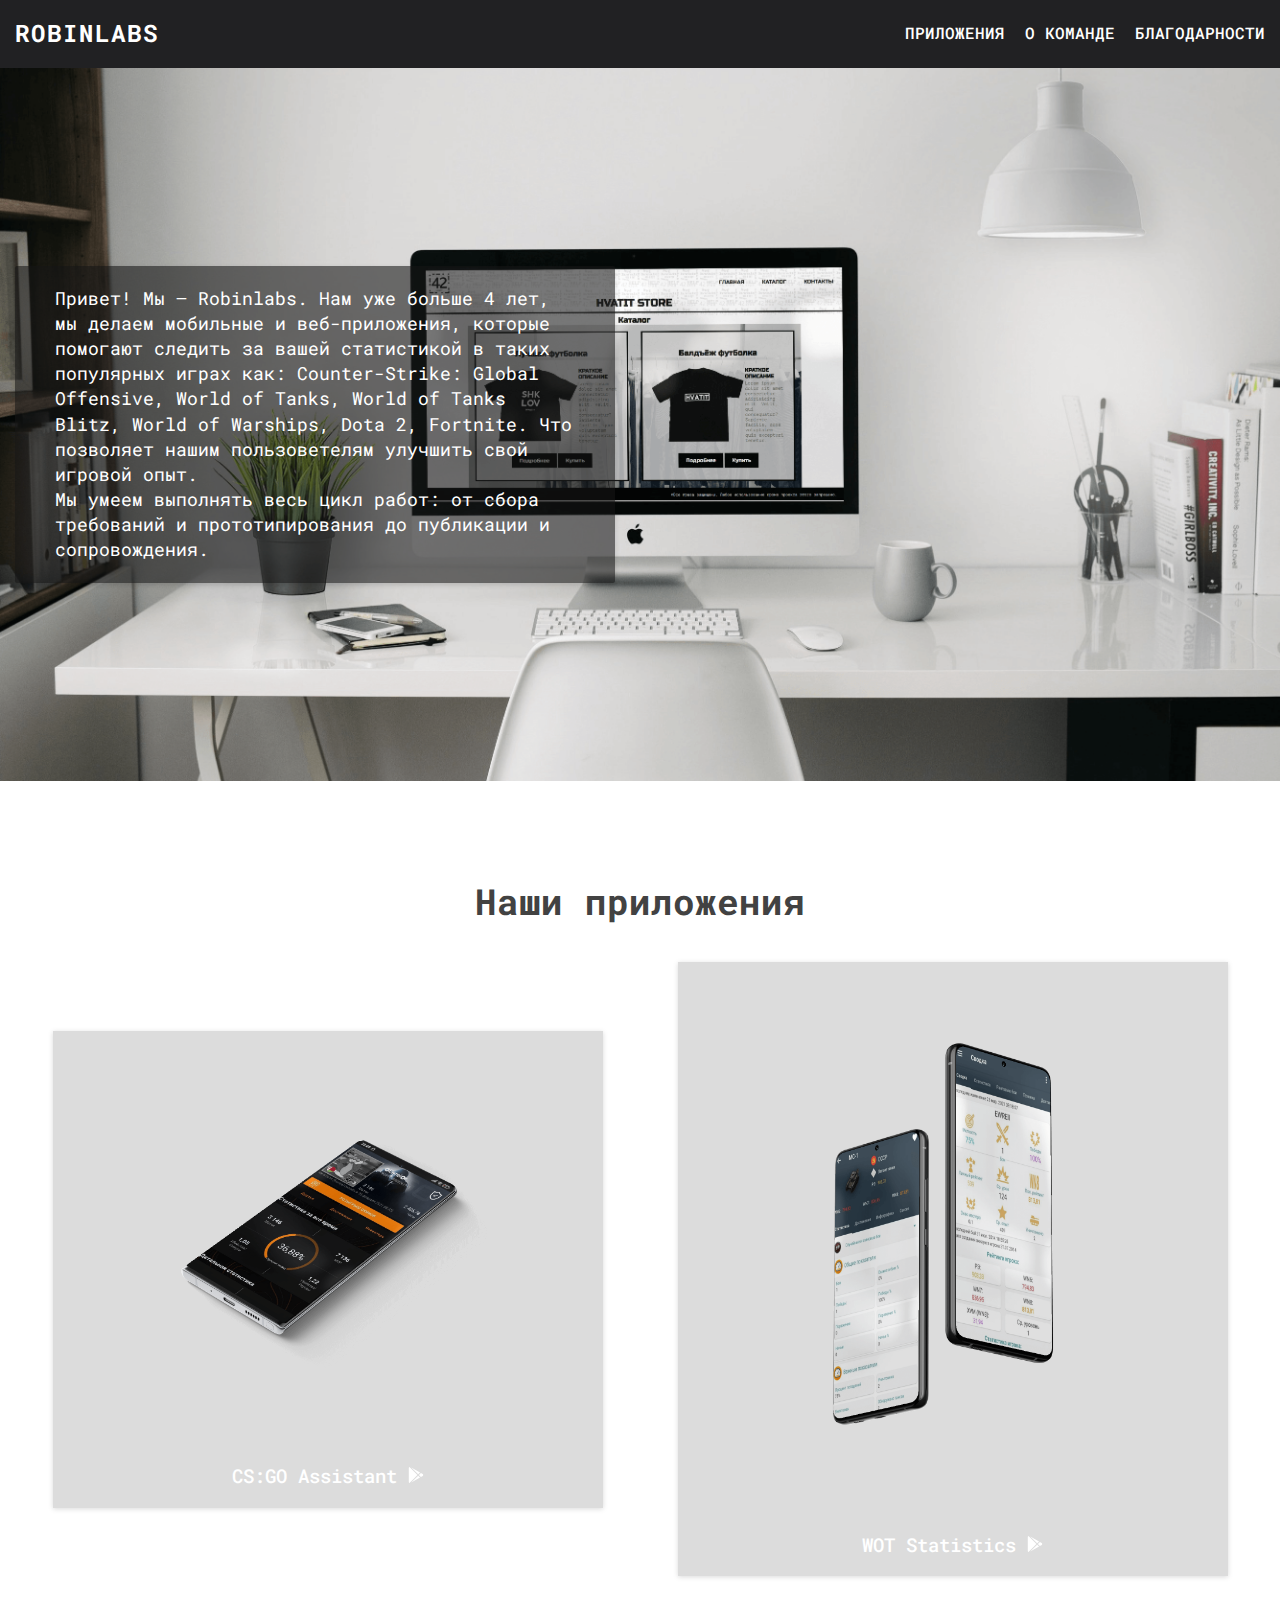
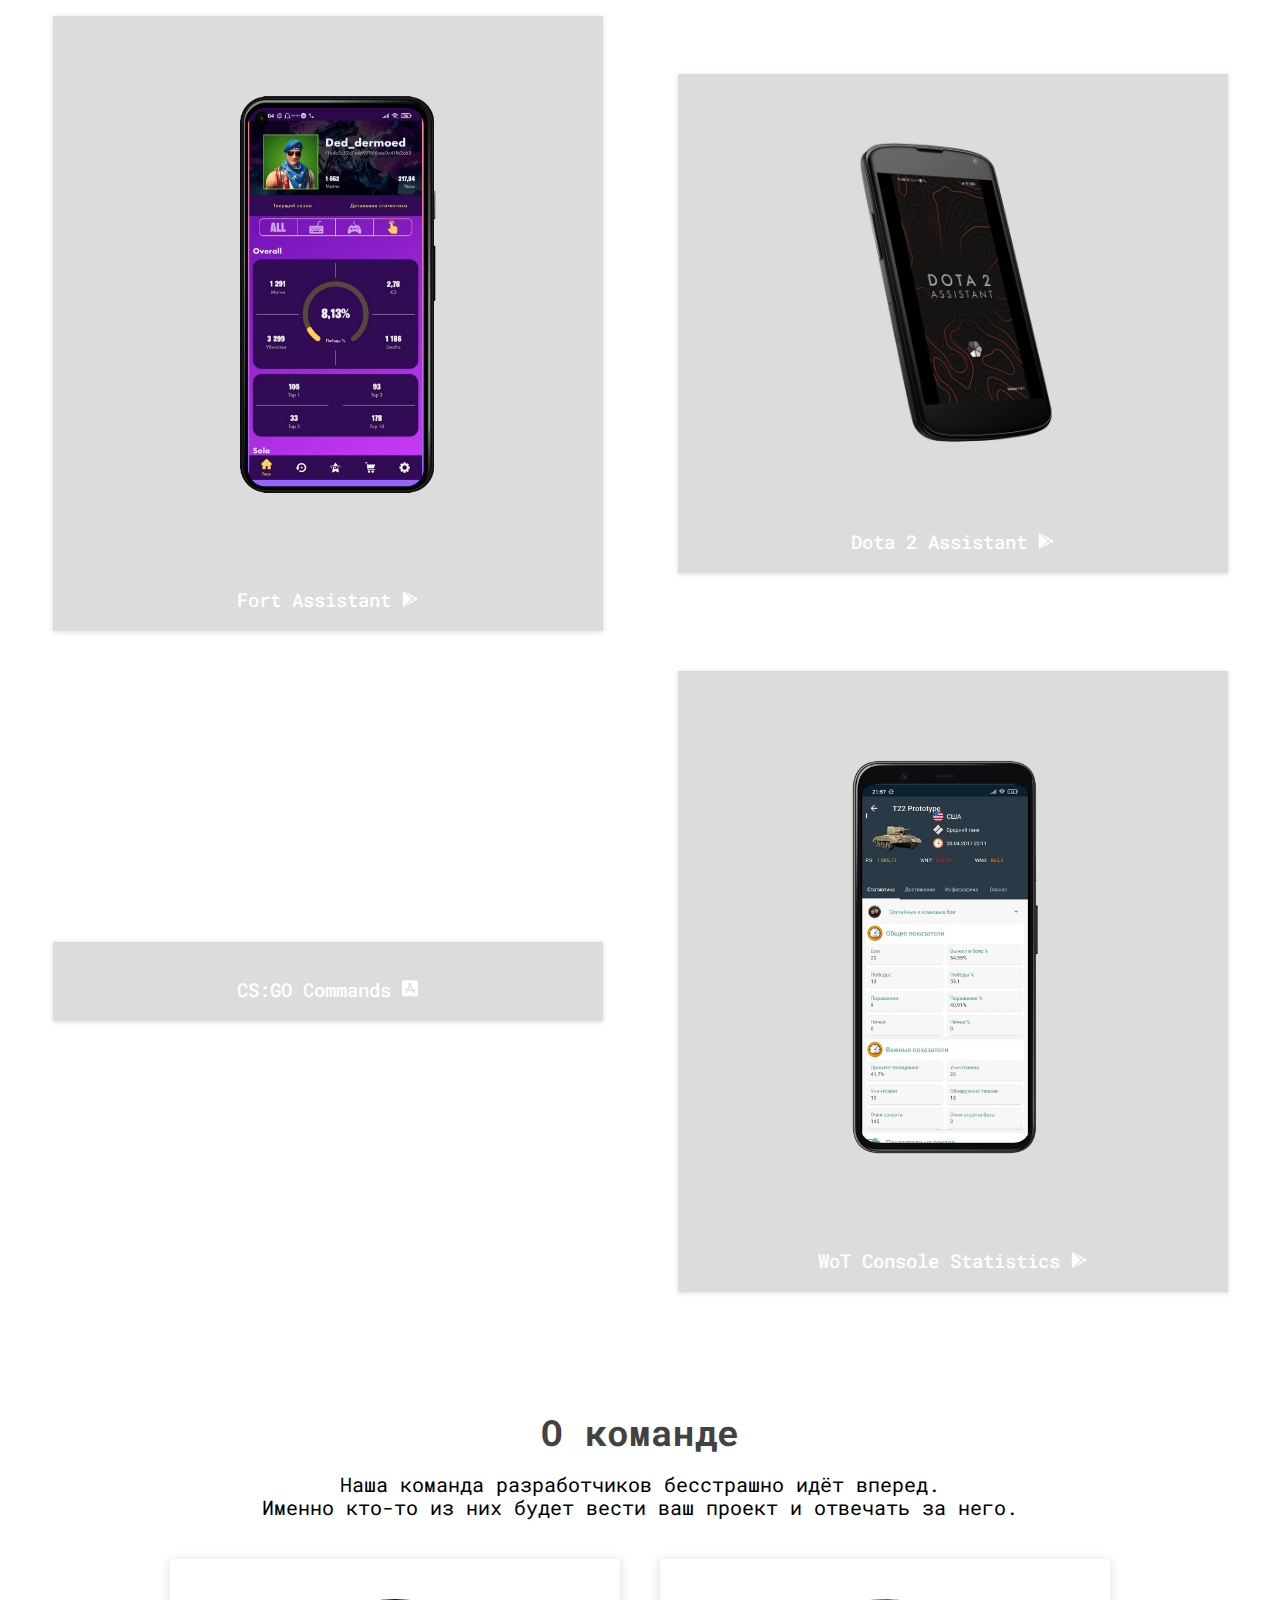
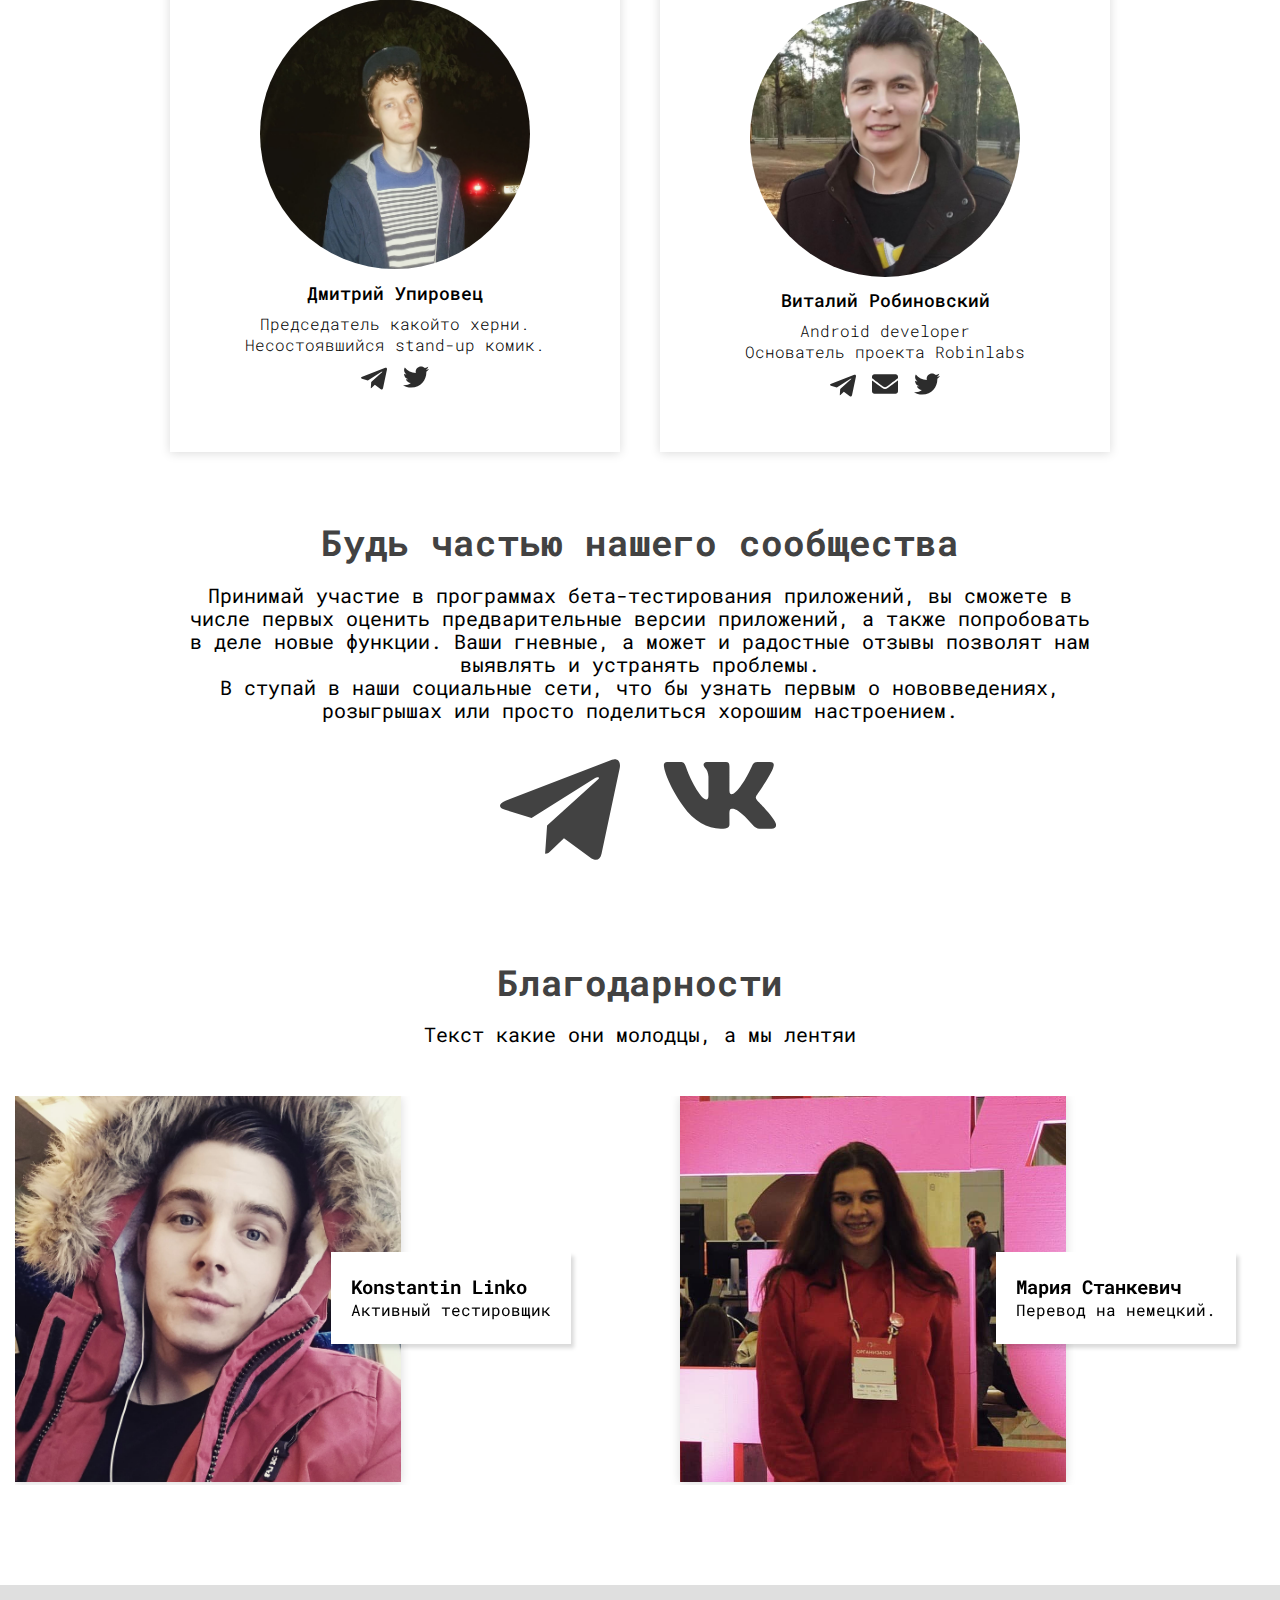
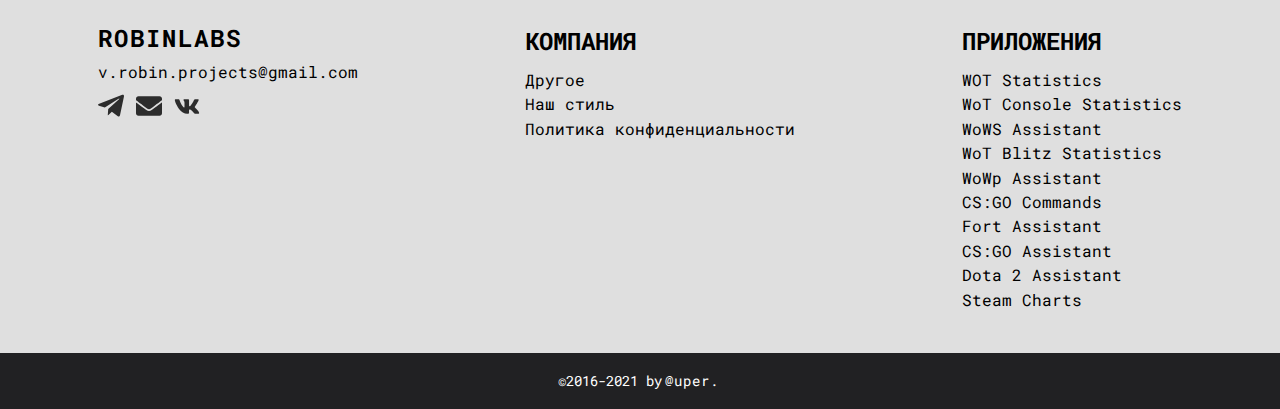
==== commit 4237b6c8: "added metadata" ====
--- a/index.html
+++ b/index.html
@@ -5,8 +5,44 @@
     <meta charset="UTF-8">
     <meta http-equiv="X-UA-Compatible" content="IE=edge">
     <meta name="viewport" content="width=device-width, initial-scale=1.0">
+    <meta name="description" content="Привет! Мы — Robinlabs. Нам уже больше 4 лет, мы делаем мобильные и веб-приложения,
+        которые помогают следить за вашей статистикой в таких популярных играх как: Counter-Strike: Global
+        Offensive, World of Tanks, World of Tanks Blitz, World of Warships, Dota 2, Fortnite.">
+    <link rel="apple-touch-icon" sizes="57x57" href="img/favicon/apple-icon-57x57.png">
+    <link rel="apple-touch-icon" sizes="60x60" href="img/favicon/apple-icon-60x60.png">
+    <link rel="apple-touch-icon" sizes="72x72" href="img/favicon/apple-icon-72x72.png">
+    <link rel="apple-touch-icon" sizes="76x76" href="img/favicon/apple-icon-76x76.png">
+    <link rel="apple-touch-icon" sizes="114x114" href="img/favicon/apple-icon-114x114.png">
+    <link rel="apple-touch-icon" sizes="120x120" href="img/favicon/apple-icon-120x120.png">
+    <link rel="apple-touch-icon" sizes="144x144" href="img/favicon/apple-icon-144x144.png">
+    <link rel="apple-touch-icon" sizes="152x152" href="img/favicon/apple-icon-152x152.png">
+    <link rel="apple-touch-icon" sizes="180x180" href="img/favicon/apple-icon-180x180.png">
+    <link rel="icon" type="image/png" sizes="192x192" href="img/favicon/android-icon-192x192.png">
+    <link rel="icon" type="image/png" sizes="32x32" href="img/favicon/favicon-32x32.png">
+    <link rel="icon" type="image/png" sizes="96x96" href="img/favicon/favicon-96x96.png">
+    <link rel="icon" type="image/png" sizes="16x16" href="img/favicon/favicon-16x16.png">
+    <link rel="manifest" href="/manifest.json">
+    <meta name="msapplication-TileColor" content="#ffffff">
+    <meta name="msapplication-TileImage" content="img/favicon/ms-icon-144x144.png">
+    <meta name="theme-color" content="#ffffff">
+    <meta property="twitter:card" content="summary_large_image">
+    <meta property="og:site_name" content="Robinlabs">
+    <meta property="vk:image" content="img/cover/covergeneral.jpg">
+    <meta property="twitter:image" content="img/cover/coverTW.jpg">
+    <meta property="og:image" content="img/cover/covergeneral.jpg">
+    <meta property="og:image:width" content="600">
+    <meta property="og:image:height" content="315">
+    <meta property="og:title" content="Robinlabs">
+    <meta property="og:type" content="website">
+    <meta property="og:description"
+        content="Привет! Мы — Robinlabs. Нам уже больше 4 лет, мы делаем мобильные и веб-приложения,
+        которые помогают следить за вашей статистикой в играх">
+    <link rel="image_src" href="img/cover/covergeneral.jpg">
+    <meta property="og:url" content="https://robinlabs.ru">
+    <link rel="canonical" href="https://robinlabs.ru/">
+    <meta name="twitter:card" content="summary_large_image">
+
     <title>Robinlabs</title>
-
 
     <link rel="preconnect" href="https://fonts.gstatic.com">
     <link href="https://fonts.googleapis.com/css2?family=Roboto+Mono:wght@100;200;300;400;500;600;700&display=swap"
@@ -65,9 +101,11 @@
                     <div class="apps__img">
                         <img src="img/mockup1.png" alt="">
                     </div>
-                    <h3 class="apps-card__title"><a href="https://play.google.com/store/apps/details?id=robin.vitalij.cs_go_assistant">CS:GO Assistant <svg aria-hidden="true" focusable="false"
-                                data-prefix="fab" data-icon="google-play" class="svg-inline--fa fa-google-play fa-w-16"
-                                role="img" xmlns="http://www.w3.org/2000/svg" viewBox="0 0 512 512">
+                    <h3 class="apps-card__title"><a
+                            href="https://play.google.com/store/apps/details?id=robin.vitalij.cs_go_assistant">CS:GO
+                            Assistant <svg aria-hidden="true" focusable="false" data-prefix="fab"
+                                data-icon="google-play" class="svg-inline--fa fa-google-play fa-w-16" role="img"
+                                xmlns="http://www.w3.org/2000/svg" viewBox="0 0 512 512">
                                 <path fill="currentColor"
                                     d="M325.3 234.3L104.6 13l280.8 161.2-60.1 60.1zM47 0C34 6.8 25.3 19.2 25.3 35.3v441.3c0 16.1 8.7 28.5 21.7 35.3l256.6-256L47 0zm425.2 225.6l-58.9-34.1-65.7 64.5 65.7 64.5 60.1-34.1c18-14.3 18-46.5-1.2-60.8zM104.6 499l280.8-161.2-60.1-60.1L104.6 499z">
                                 </path>
@@ -77,9 +115,11 @@
                     <div class="apps__img">
                         <img src="img/mockup2.png" alt="">
                     </div>
-                    <h3 class="apps-card__title"><a href="https://play.google.com/store/apps/details?id=robin.vitalij">WOT Statistics <svg aria-hidden="true" focusable="false"
-                                data-prefix="fab" data-icon="google-play" class="svg-inline--fa fa-google-play fa-w-16"
-                                role="img" xmlns="http://www.w3.org/2000/svg" viewBox="0 0 512 512">
+                    <h3 class="apps-card__title"><a
+                            href="https://play.google.com/store/apps/details?id=robin.vitalij">WOT Statistics <svg
+                                aria-hidden="true" focusable="false" data-prefix="fab" data-icon="google-play"
+                                class="svg-inline--fa fa-google-play fa-w-16" role="img"
+                                xmlns="http://www.w3.org/2000/svg" viewBox="0 0 512 512">
                                 <path fill="currentColor"
                                     d="M325.3 234.3L104.6 13l280.8 161.2-60.1 60.1zM47 0C34 6.8 25.3 19.2 25.3 35.3v441.3c0 16.1 8.7 28.5 21.7 35.3l256.6-256L47 0zm425.2 225.6l-58.9-34.1-65.7 64.5 65.7 64.5 60.1-34.1c18-14.3 18-46.5-1.2-60.8zM104.6 499l280.8-161.2-60.1-60.1L104.6 499z">
                                 </path>
@@ -89,9 +129,11 @@
                     <div class="apps__img">
                         <img src="img/mockup3.png" alt="">
                     </div>
-                    <h3 class="apps-card__title"><a href="https://play.google.com/store/apps/details?id=robin.vitalij.fortniteassitant">Fort Assistant <svg aria-hidden="true" focusable="false"
-                                data-prefix="fab" data-icon="google-play" class="svg-inline--fa fa-google-play fa-w-16"
-                                role="img" xmlns="http://www.w3.org/2000/svg" viewBox="0 0 512 512">
+                    <h3 class="apps-card__title"><a
+                            href="https://play.google.com/store/apps/details?id=robin.vitalij.fortniteassitant">Fort
+                            Assistant <svg aria-hidden="true" focusable="false" data-prefix="fab"
+                                data-icon="google-play" class="svg-inline--fa fa-google-play fa-w-16" role="img"
+                                xmlns="http://www.w3.org/2000/svg" viewBox="0 0 512 512">
                                 <path fill="currentColor"
                                     d="M325.3 234.3L104.6 13l280.8 161.2-60.1 60.1zM47 0C34 6.8 25.3 19.2 25.3 35.3v441.3c0 16.1 8.7 28.5 21.7 35.3l256.6-256L47 0zm425.2 225.6l-58.9-34.1-65.7 64.5 65.7 64.5 60.1-34.1c18-14.3 18-46.5-1.2-60.8zM104.6 499l280.8-161.2-60.1-60.1L104.6 499z">
                                 </path>
@@ -101,9 +143,11 @@
                     <div class="apps__img">
                         <img src="img/mockup4.png" alt="">
                     </div>
-                    <h3 class="apps-card__title"><a href="https://play.google.com/store/apps/details?id=robin.vitalij.dotaassistant">Dota 2 Assistant <svg aria-hidden="true" focusable="false"
-                                data-prefix="fab" data-icon="google-play" class="svg-inline--fa fa-google-play fa-w-16"
-                                role="img" xmlns="http://www.w3.org/2000/svg" viewBox="0 0 512 512">
+                    <h3 class="apps-card__title"><a
+                            href="https://play.google.com/store/apps/details?id=robin.vitalij.dotaassistant">Dota 2
+                            Assistant <svg aria-hidden="true" focusable="false" data-prefix="fab"
+                                data-icon="google-play" class="svg-inline--fa fa-google-play fa-w-16" role="img"
+                                xmlns="http://www.w3.org/2000/svg" viewBox="0 0 512 512">
                                 <path fill="currentColor"
                                     d="M325.3 234.3L104.6 13l280.8 161.2-60.1 60.1zM47 0C34 6.8 25.3 19.2 25.3 35.3v441.3c0 16.1 8.7 28.5 21.7 35.3l256.6-256L47 0zm425.2 225.6l-58.9-34.1-65.7 64.5 65.7 64.5 60.1-34.1c18-14.3 18-46.5-1.2-60.8zM104.6 499l280.8-161.2-60.1-60.1L104.6 499z">
                                 </path>
@@ -113,9 +157,9 @@
                     <div class="apps__img">
                         <img src="img/mockup5.png" alt="">
                     </div>
-                    <h3 class="apps-card__title"><a href="https://apps.apple.com/app/cs-go-commands/id1552536981">CS:GO Command‪s‬ <svg aria-hidden="true" focusable="false"
-                                data-prefix="fab" data-icon="app-store-ios"
-                                class="svg-inline--fa fa-app-store-ios fa-w-14" role="img"
+                    <h3 class="apps-card__title"><a href="https://apps.apple.com/app/cs-go-commands/id1552536981">CS:GO
+                            Command‪s‬ <svg aria-hidden="true" focusable="false" data-prefix="fab"
+                                data-icon="app-store-ios" class="svg-inline--fa fa-app-store-ios fa-w-14" role="img"
                                 xmlns="http://www.w3.org/2000/svg" viewBox="0 0 448 512">
                                 <path fill="white"
                                     d="M400 32H48C21.5 32 0 53.5 0 80v352c0 26.5 21.5 48 48 48h352c26.5 0 48-21.5 48-48V80c0-26.5-21.5-48-48-48zM127 384.5c-5.5 9.6-17.8 12.8-27.3 7.3-9.6-5.5-12.8-17.8-7.3-27.3l14.3-24.7c16.1-4.9 29.3-1.1 39.6 11.4L127 384.5zm138.9-53.9H84c-11 0-20-9-20-20s9-20 20-20h51l65.4-113.2-20.5-35.4c-5.5-9.6-2.2-21.8 7.3-27.3 9.6-5.5 21.8-2.2 27.3 7.3l8.9 15.4 8.9-15.4c5.5-9.6 17.8-12.8 27.3-7.3 9.6 5.5 12.8 17.8 7.3 27.3l-85.8 148.6h62.1c20.2 0 31.5 23.7 22.7 40zm98.1 0h-29l19.6 33.9c5.5 9.6 2.2 21.8-7.3 27.3-9.6 5.5-21.8 2.2-27.3-7.3-32.9-56.9-57.5-99.7-74-128.1-16.7-29-4.8-58 7.1-67.8 13.1 22.7 32.7 56.7 58.9 102h52c11 0 20 9 20 20 0 11.1-9 20-20 20z">
@@ -126,9 +170,10 @@
                     <div class="apps__img">
                         <img src="img/mockup7.png" alt="">
                     </div>
-                    <h3 class="apps-card__title"><a href="https://play.google.com/store/apps/details?id=robin.vitalij.wot_console">WoT Console Statistics‬ <svg aria-hidden="true"
-                                focusable="false" data-prefix="fab" data-icon="google-play"
-                                class="svg-inline--fa fa-google-play fa-w-16" role="img"
+                    <h3 class="apps-card__title"><a
+                            href="https://play.google.com/store/apps/details?id=robin.vitalij.wot_console">WoT Console
+                            Statistics‬ <svg aria-hidden="true" focusable="false" data-prefix="fab"
+                                data-icon="google-play" class="svg-inline--fa fa-google-play fa-w-16" role="img"
                                 xmlns="http://www.w3.org/2000/svg" viewBox="0 0 512 512">
                                 <path fill="currentColor"
                                     d="M325.3 234.3L104.6 13l280.8 161.2-60.1 60.1zM47 0C34 6.8 25.3 19.2 25.3 35.3v441.3c0 16.1 8.7 28.5 21.7 35.3l256.6-256L47 0zm425.2 225.6l-58.9-34.1-65.7 64.5 65.7 64.5 60.1-34.1c18-14.3 18-46.5-1.2-60.8zM104.6 499l280.8-161.2-60.1-60.1L104.6 499z">
@@ -193,7 +238,8 @@
                             </a>
                         </li>
                         <li class="about__item">
-                            <a class="about__link" href="mailto:v.robin.projects@gmail.com" title="email" target="_blank">
+                            <a class="about__link" href="mailto:v.robin.projects@gmail.com" title="email"
+                                target="_blank">
                                 <svg aria-hidden="true" focusable="false" data-prefix="fas" data-icon="envelope"
                                     class="svg-inline--fa fa-envelope fa-w-16" role="img"
                                     xmlns="http://www.w3.org/2000/svg" viewBox="0 0 512 512">
@@ -204,7 +250,8 @@
                             </a>
                         </li>
                         <li class="about__item">
-                            <a class="about__link" href="https://twitter.com/vitalijrobin" title="twitter" target="_blank">
+                            <a class="about__link" href="https://twitter.com/vitalijrobin" title="twitter"
+                                target="_blank">
                                 <svg aria-hidden="true" focusable="false" data-prefix="fab" data-icon="twitter"
                                     class="svg-inline--fa fa-twitter fa-w-16" role="img"
                                     xmlns="http://www.w3.org/2000/svg" viewBox="0 0 512 512">
@@ -405,21 +452,41 @@
                 <ul class="footer__list list-reset">
                     <li class="footer__item footer__title">компания</li>
                     <li class="footer__item"><a href="https://robinovsky.ru" class="footer__link">Другое</a></li>
-                    <li class="footer__item"><a href="https://www.instagram.com/hvatit.inc/" class="footer__link">Наш стиль</a></li>
-                    <li class="footer__item"><a href="privat.html" class="footer__link">Политика конфиденциальности</a></li>
+                    <li class="footer__item"><a href="https://www.instagram.com/hvatit.inc/" class="footer__link">Наш
+                            стиль</a></li>
+                    <li class="footer__item"><a href="privat.html" class="footer__link">Политика конфиденциальности</a>
+                    </li>
                 </ul>
                 <ul class="footer__list list-reset">
                     <li class="footer__item footer__title">приложения</li>
-                    <li class="footer__item"><a href="https://play.google.com/store/apps/details?id=robin.vitalij" class="footer__link">WOT Statistics</a></li>
-                    <li class="footer__item"><a href="https://play.google.com/store/apps/details?id=robin.vitalij.wot_console" class="footer__link">WoT Console Statistics</a></li>
-                    <li class="footer__item"><a href="https://play.google.com/store/apps/details?id=robin.vitalij.wows" class="footer__link">WoWS Assistant</a></li>
-                    <li class="footer__item"><a href="https://play.google.com/store/apps/details?id=robin.vitalij_wot_blitz" class="footer__link">WoT Blitz Statistics</a></li>
-                    <li class="footer__item"><a href="https://play.google.com/store/apps/details?id=robin.vitalij.warplanes.assistant" class="footer__link">WoWp Assistant</a></li>
-                    <li class="footer__item"><a href="https://play.google.com/store/apps/details?id=robin.vitalij.cs_1_6_commands" class="footer__link">CS:GO Command‪s‬</a></li>
-                    <li class="footer__item"><a href="https://play.google.com/store/apps/details?id=robin.vitalij.fortniteassitant" class="footer__link">Fort Assistant</a></li>
-                    <li class="footer__item"><a href="https://play.google.com/store/apps/details?id=robin.vitalij.cs_go_assistant" class="footer__link">CS:GO Assistant</a></li>
-                    <li class="footer__item"><a href="https://play.google.com/store/apps/details?id=robin.vitalij.dotaassistant" class="footer__link">Dota 2 Assistant</a></li>
-                    <li class="footer__item"><a href="https://play.google.com/store/apps/details?id=robin.vitalij.steamcharts" class="footer__link">Steam Charts</a></li>
+                    <li class="footer__item"><a href="https://play.google.com/store/apps/details?id=robin.vitalij"
+                            class="footer__link">WOT Statistics</a></li>
+                    <li class="footer__item"><a
+                            href="https://play.google.com/store/apps/details?id=robin.vitalij.wot_console"
+                            class="footer__link">WoT Console Statistics</a></li>
+                    <li class="footer__item"><a href="https://play.google.com/store/apps/details?id=robin.vitalij.wows"
+                            class="footer__link">WoWS Assistant</a></li>
+                    <li class="footer__item"><a
+                            href="https://play.google.com/store/apps/details?id=robin.vitalij_wot_blitz"
+                            class="footer__link">WoT Blitz Statistics</a></li>
+                    <li class="footer__item"><a
+                            href="https://play.google.com/store/apps/details?id=robin.vitalij.warplanes.assistant"
+                            class="footer__link">WoWp Assistant</a></li>
+                    <li class="footer__item"><a
+                            href="https://play.google.com/store/apps/details?id=robin.vitalij.cs_1_6_commands"
+                            class="footer__link">CS:GO Command‪s‬</a></li>
+                    <li class="footer__item"><a
+                            href="https://play.google.com/store/apps/details?id=robin.vitalij.fortniteassitant"
+                            class="footer__link">Fort Assistant</a></li>
+                    <li class="footer__item"><a
+                            href="https://play.google.com/store/apps/details?id=robin.vitalij.cs_go_assistant"
+                            class="footer__link">CS:GO Assistant</a></li>
+                    <li class="footer__item"><a
+                            href="https://play.google.com/store/apps/details?id=robin.vitalij.dotaassistant"
+                            class="footer__link">Dota 2 Assistant</a></li>
+                    <li class="footer__item"><a
+                            href="https://play.google.com/store/apps/details?id=robin.vitalij.steamcharts"
+                            class="footer__link">Steam Charts</a></li>
                 </ul>
             </div>
         </div>
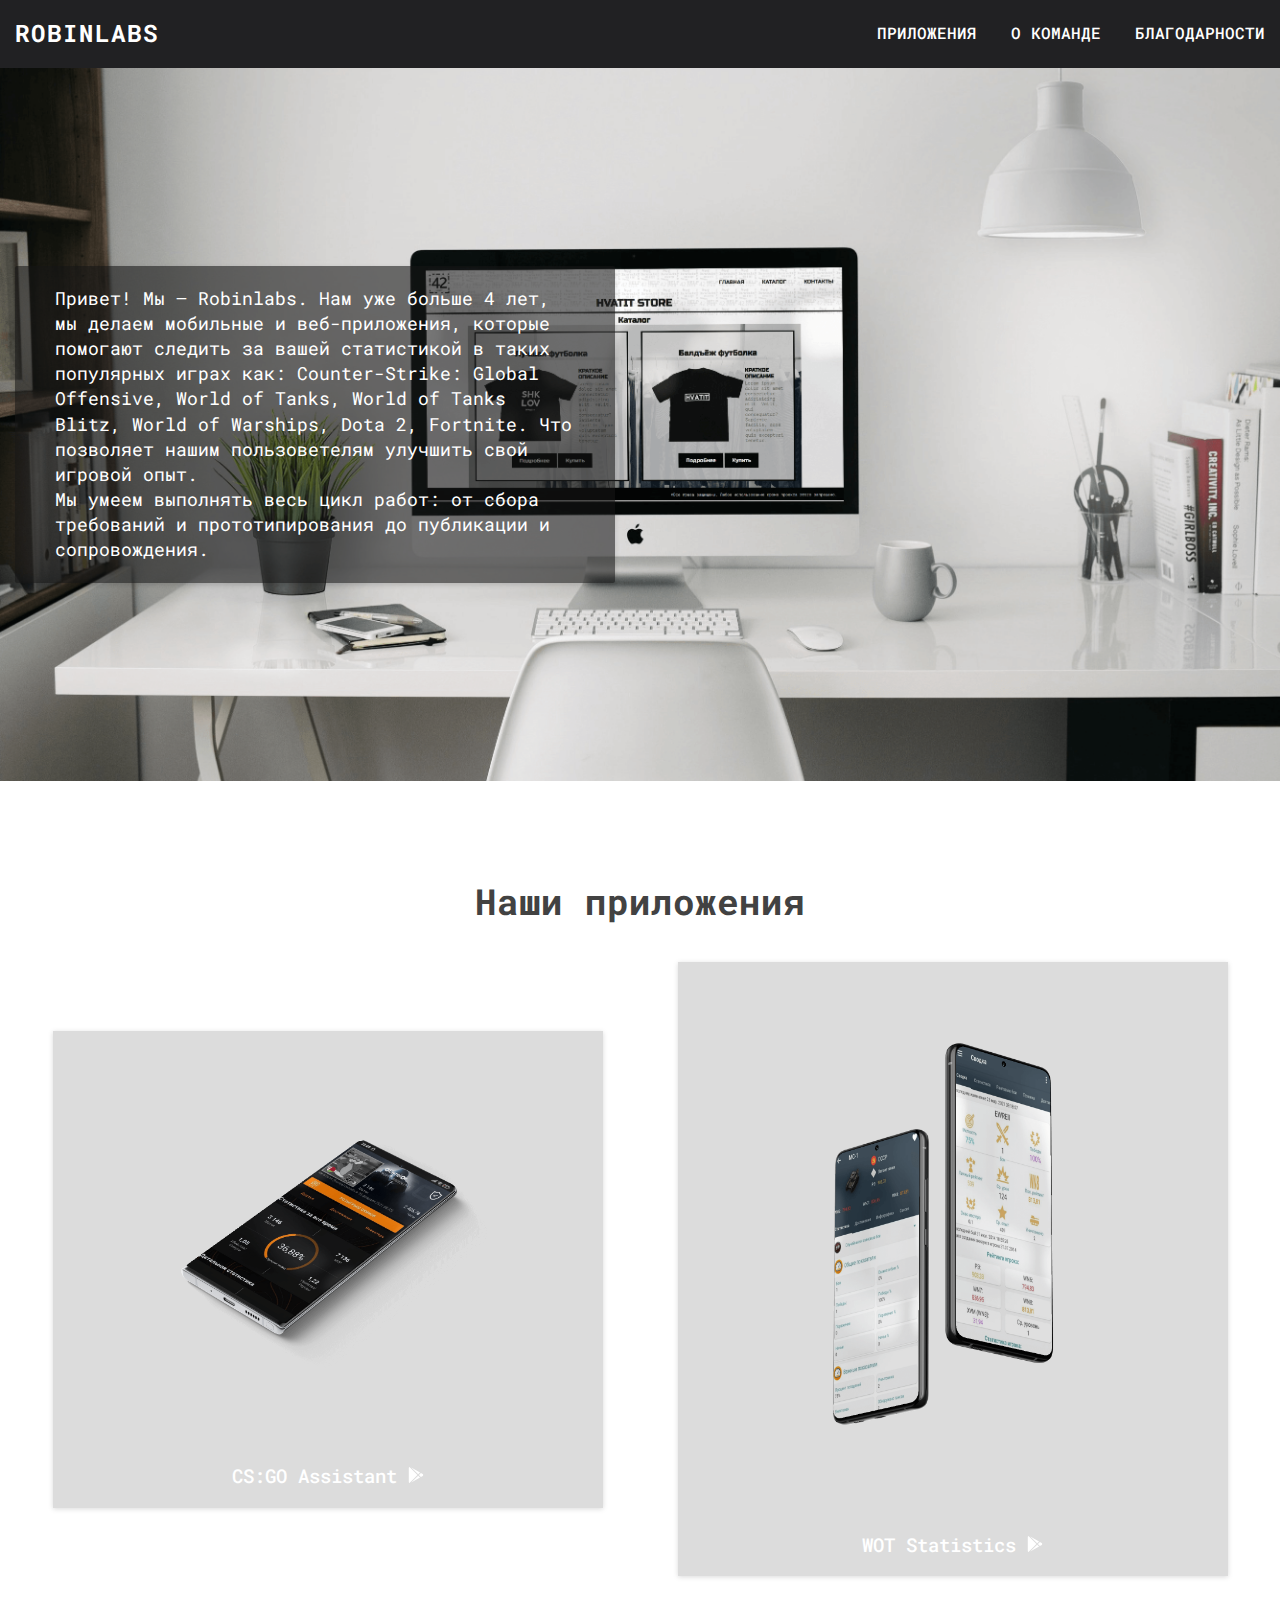
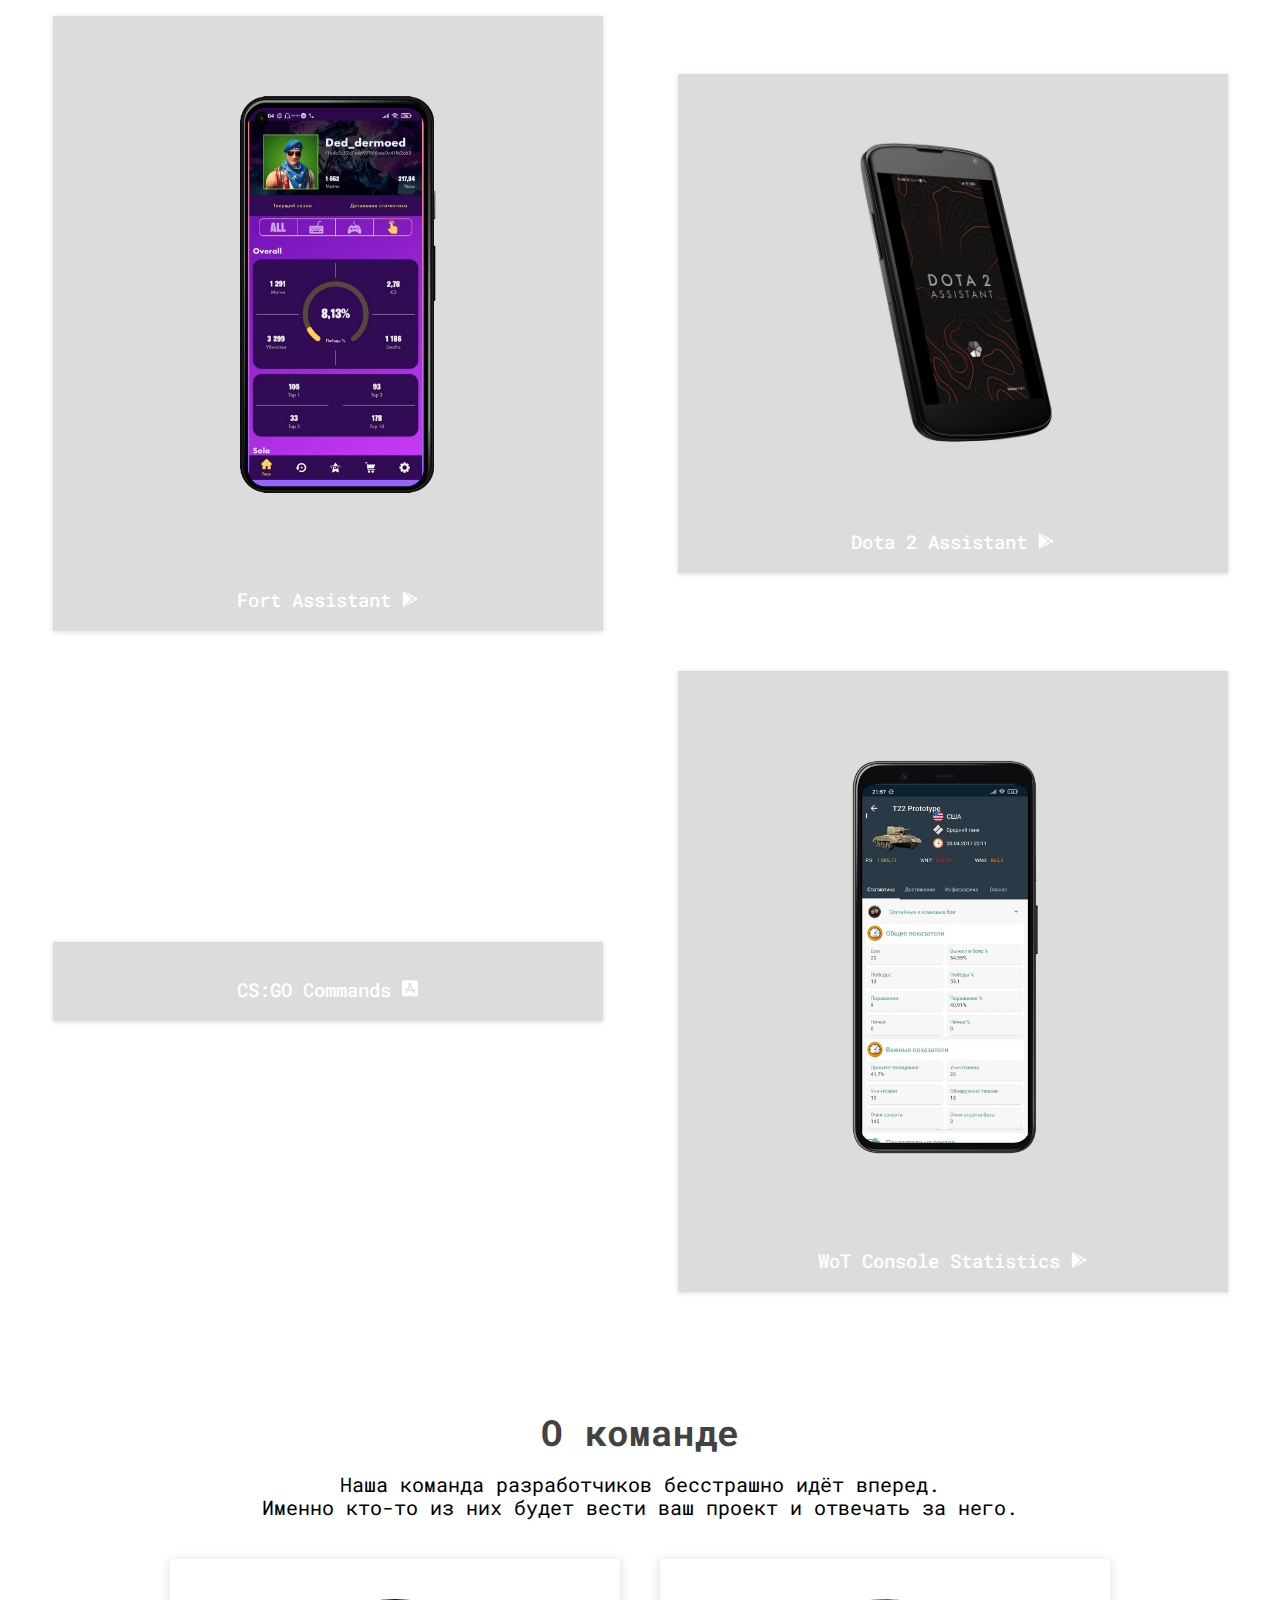
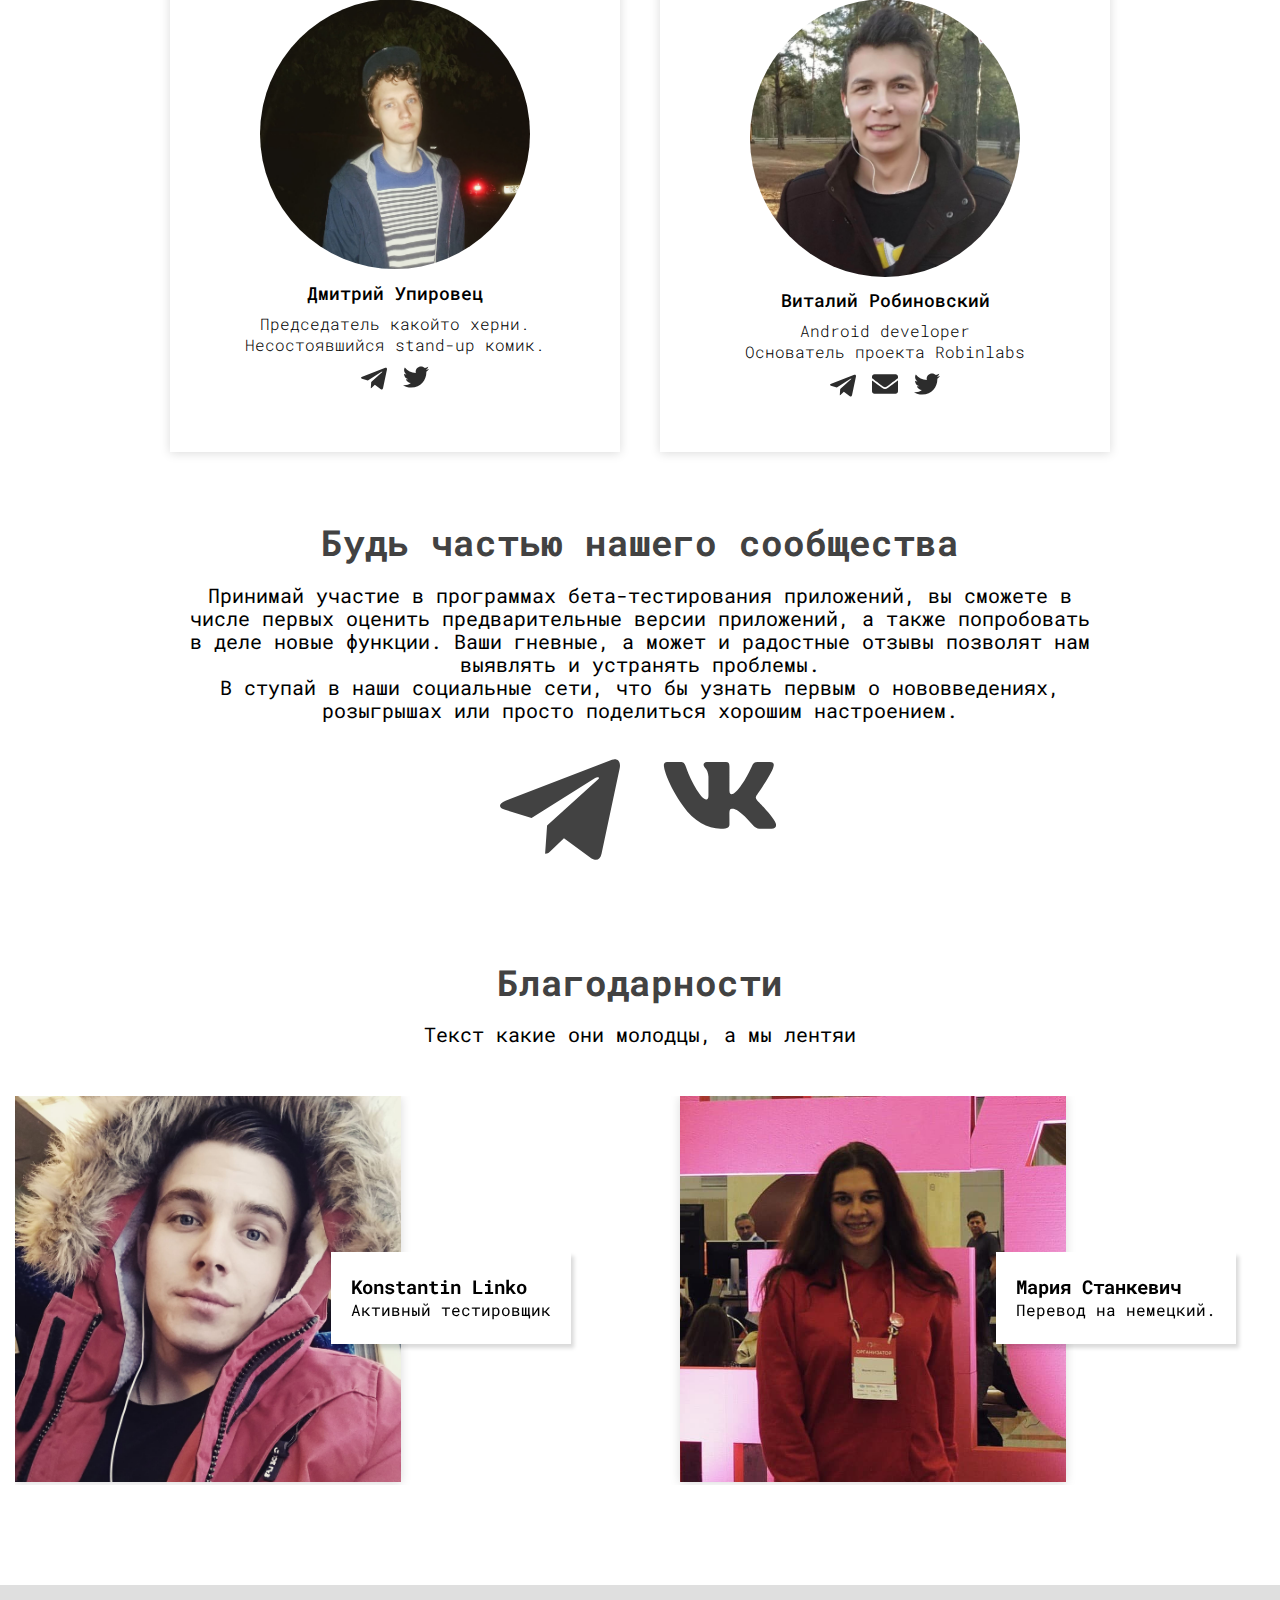
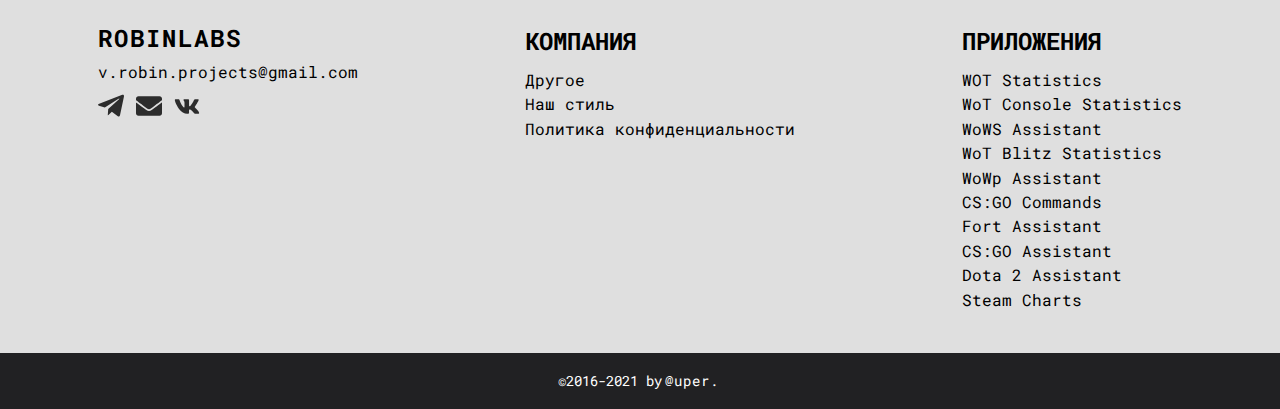
==== commit 50f82e68: "rename photo and fixed hover links" ====
--- a/index.html
+++ b/index.html
@@ -315,7 +315,7 @@
                     <div class="swiper-slide">
                         <article class="card">
                             <div class="card__header">
-                                <img src="img/people/Konstantin Linko.jpg" alt="" class="card__image">
+                                <img src="img/people/KonstantinLinko.jpg" alt="Photo Konstantin Linko" class="card__image">
                             </div>
                             <div class="card__body">
                                 <h3 class="card__name">Konstantin Linko</h3>
@@ -328,7 +328,7 @@
                     <div class="swiper-slide">
                         <article class="card">
                             <div class="card__header">
-                                <img src="img/people/masha1.jpg" alt="" class="card__image">
+                                <img src="img/people/masha1.jpg" alt="Photo Мария Станкевич" class="card__image">
                             </div>
                             <div class="card__body">
                                 <h3 class="card__name">Мария Станкевич</h3>
@@ -341,7 +341,7 @@
                     <div class="swiper-slide">
                         <article class="card">
                             <div class="card__header">
-                                <img src="img/people/Denis Baidak.jpg" alt="" class="card__image">
+                                <img src="img/people/DenisBaidak.jpg" alt="Photo Denis Baidak" class="card__image">
                             </div>
                             <div class="card__body">
                                 <h3 class="card__name">Denis Baidak</h3>
@@ -354,7 +354,7 @@
                     <div class="swiper-slide">
                         <article class="card">
                             <div class="card__header">
-                                <img src="img/people/Hania Drozd.jpg" alt="" class="card__image">
+                                <img src="img/people/HaniaDrozd.jpg" alt="Photo Hania Drozd" class="card__image">
                             </div>
                             <div class="card__body">
                                 <h3 class="card__name">Hania Drozd</h3>
@@ -367,7 +367,7 @@
                     <div class="swiper-slide">
                         <article class="card">
                             <div class="card__header">
-                                <img src="img/people/masha2.jpg" alt="" class="card__image">
+                                <img src="img/people/masha2.jpg" alt="Photo Мария Самарец" class="card__image">
                             </div>
                             <div class="card__body">
                                 <h3 class="card__name">Мария Самарец</h3>
@@ -380,7 +380,7 @@
                     <div class="swiper-slide">
                         <article class="card">
                             <div class="card__header">
-                                <img src="img/people/Степан Партыченко.jpg" alt="" class="card__image">
+                                <img src="img/people/СтепанПартыченко.jpg" alt="Photo Степан Партыченко" class="card__image">
                             </div>
                             <div class="card__body">
                                 <h3 class="card__name">Степан Партыченко</h3>
@@ -393,7 +393,7 @@
                     <div class="swiper-slide">
                         <article class="card">
                             <div class="card__header">
-                                <img src="img/people/Hernan Rivero.jpg" alt="" class="card__image">
+                                <img src="img/people/HernanRivero.jpg" alt="Photo Hernan Rivero" class="card__image">
                             </div>
                             <div class="card__body">
                                 <h3 class="card__name">Hernan Rivero</h3>
--- a/css/style.css
+++ b/css/style.css
@@ -125,7 +125,7 @@
 }
 
 .header__item:not(:last-child) {
-    padding-right: 20px;
+    padding-right: 34px;
 }
 
 .banner {
@@ -428,6 +428,10 @@
     line-height: 1.4;
 }
 
+.footer__link {
+    display: inline-block;
+}
+
 .footer__link::after {
     content: '';
     display: block;
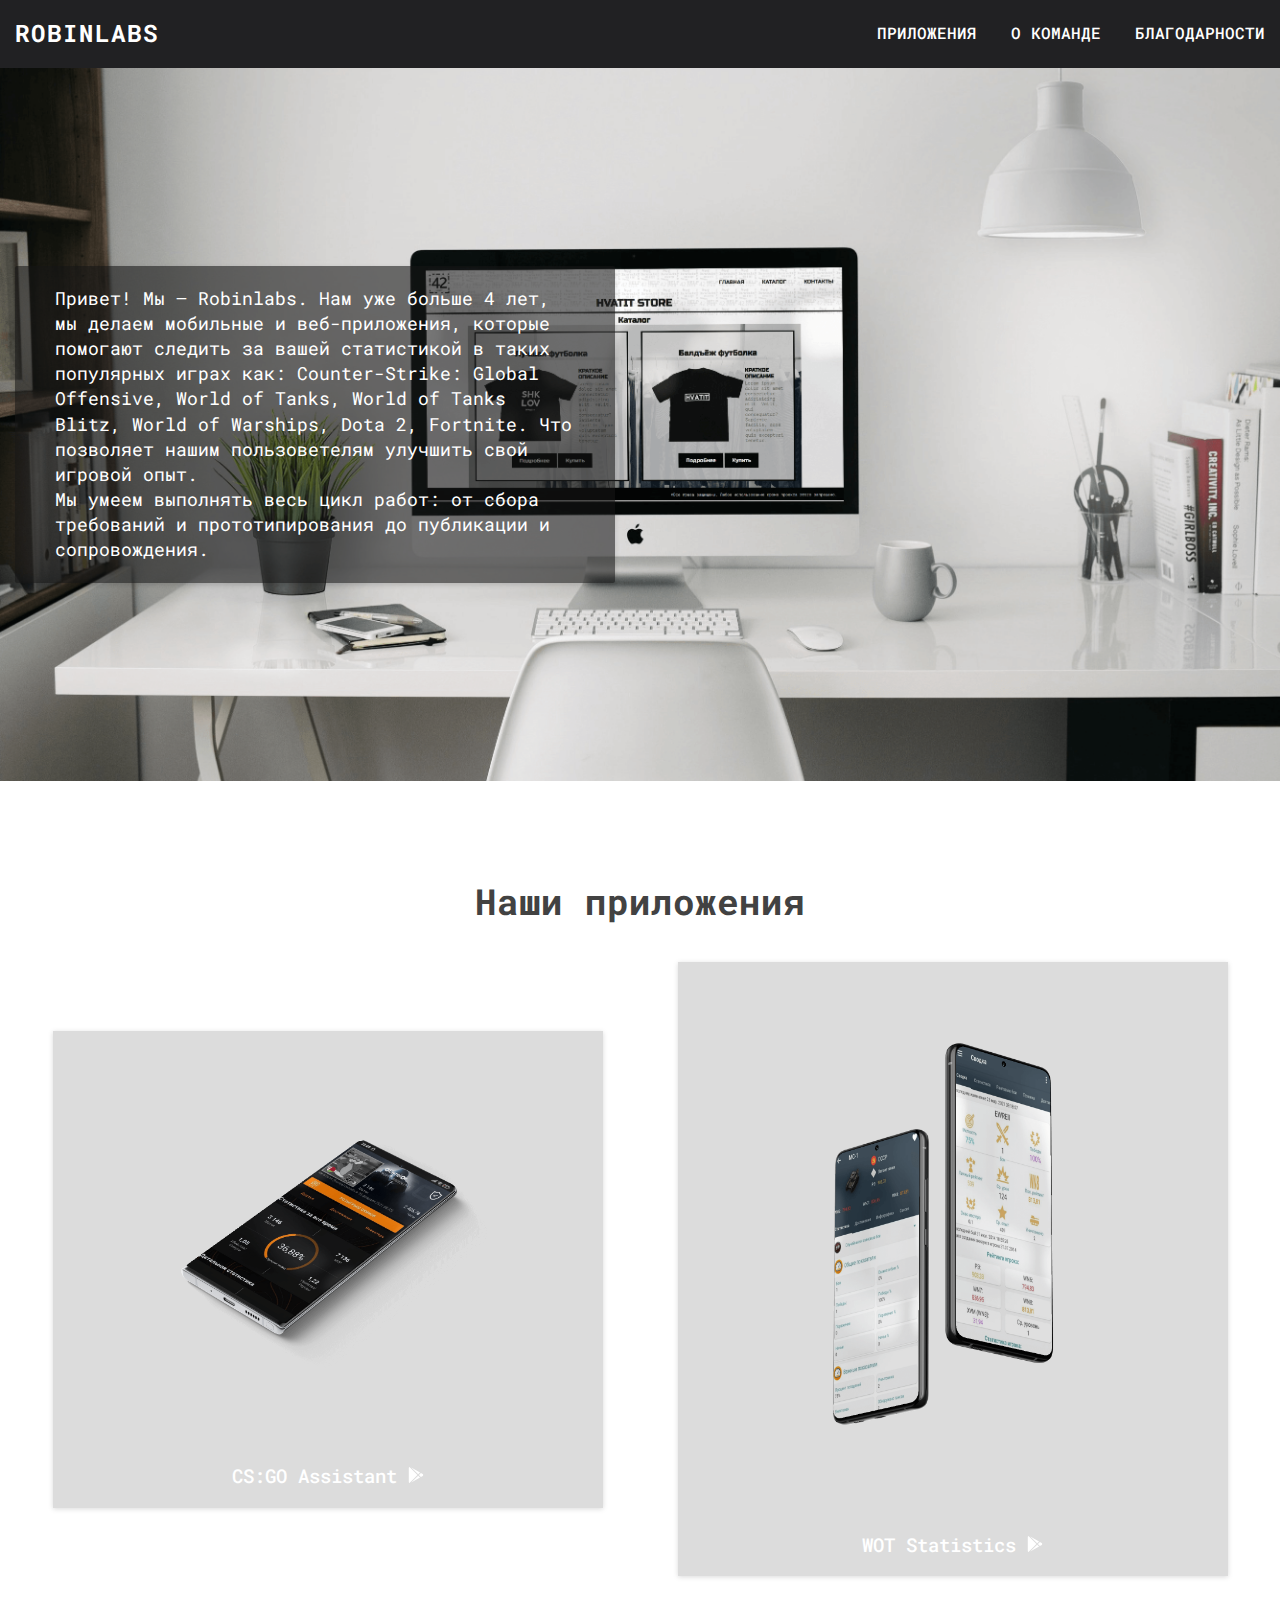
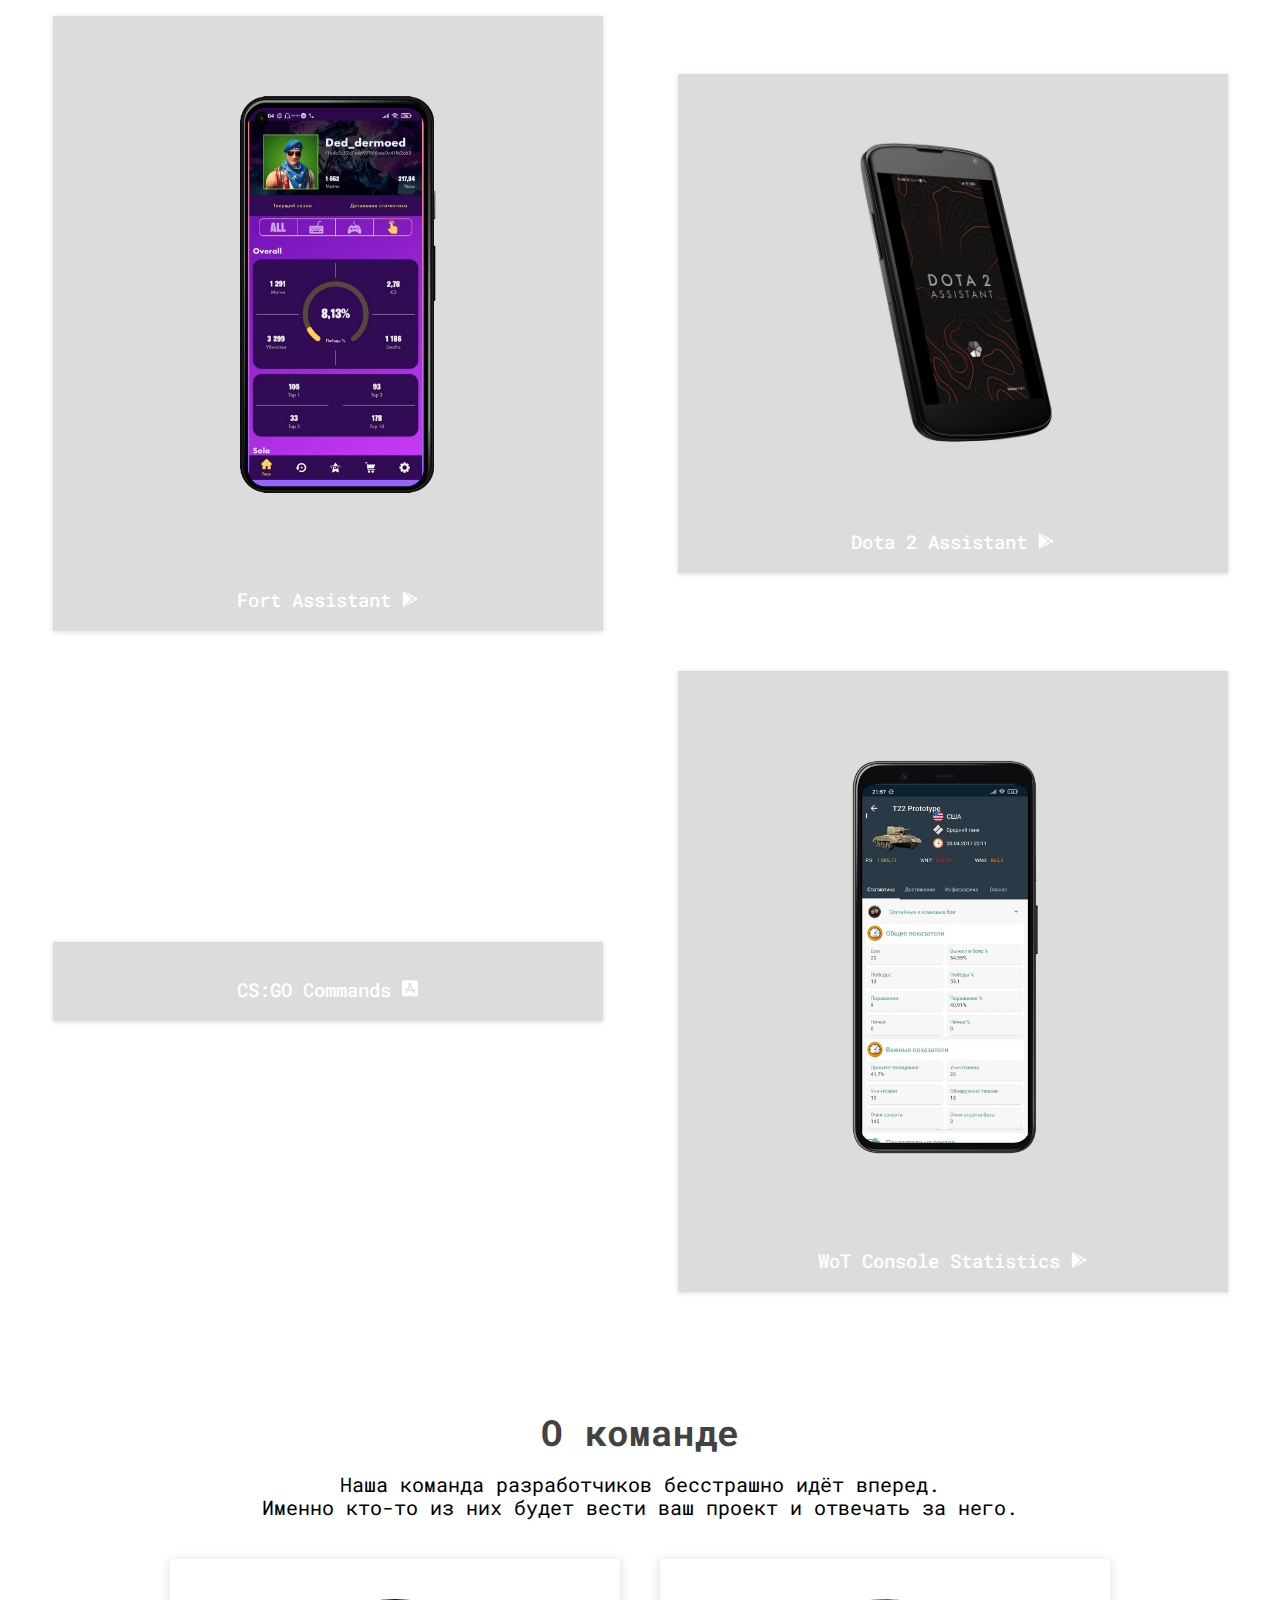
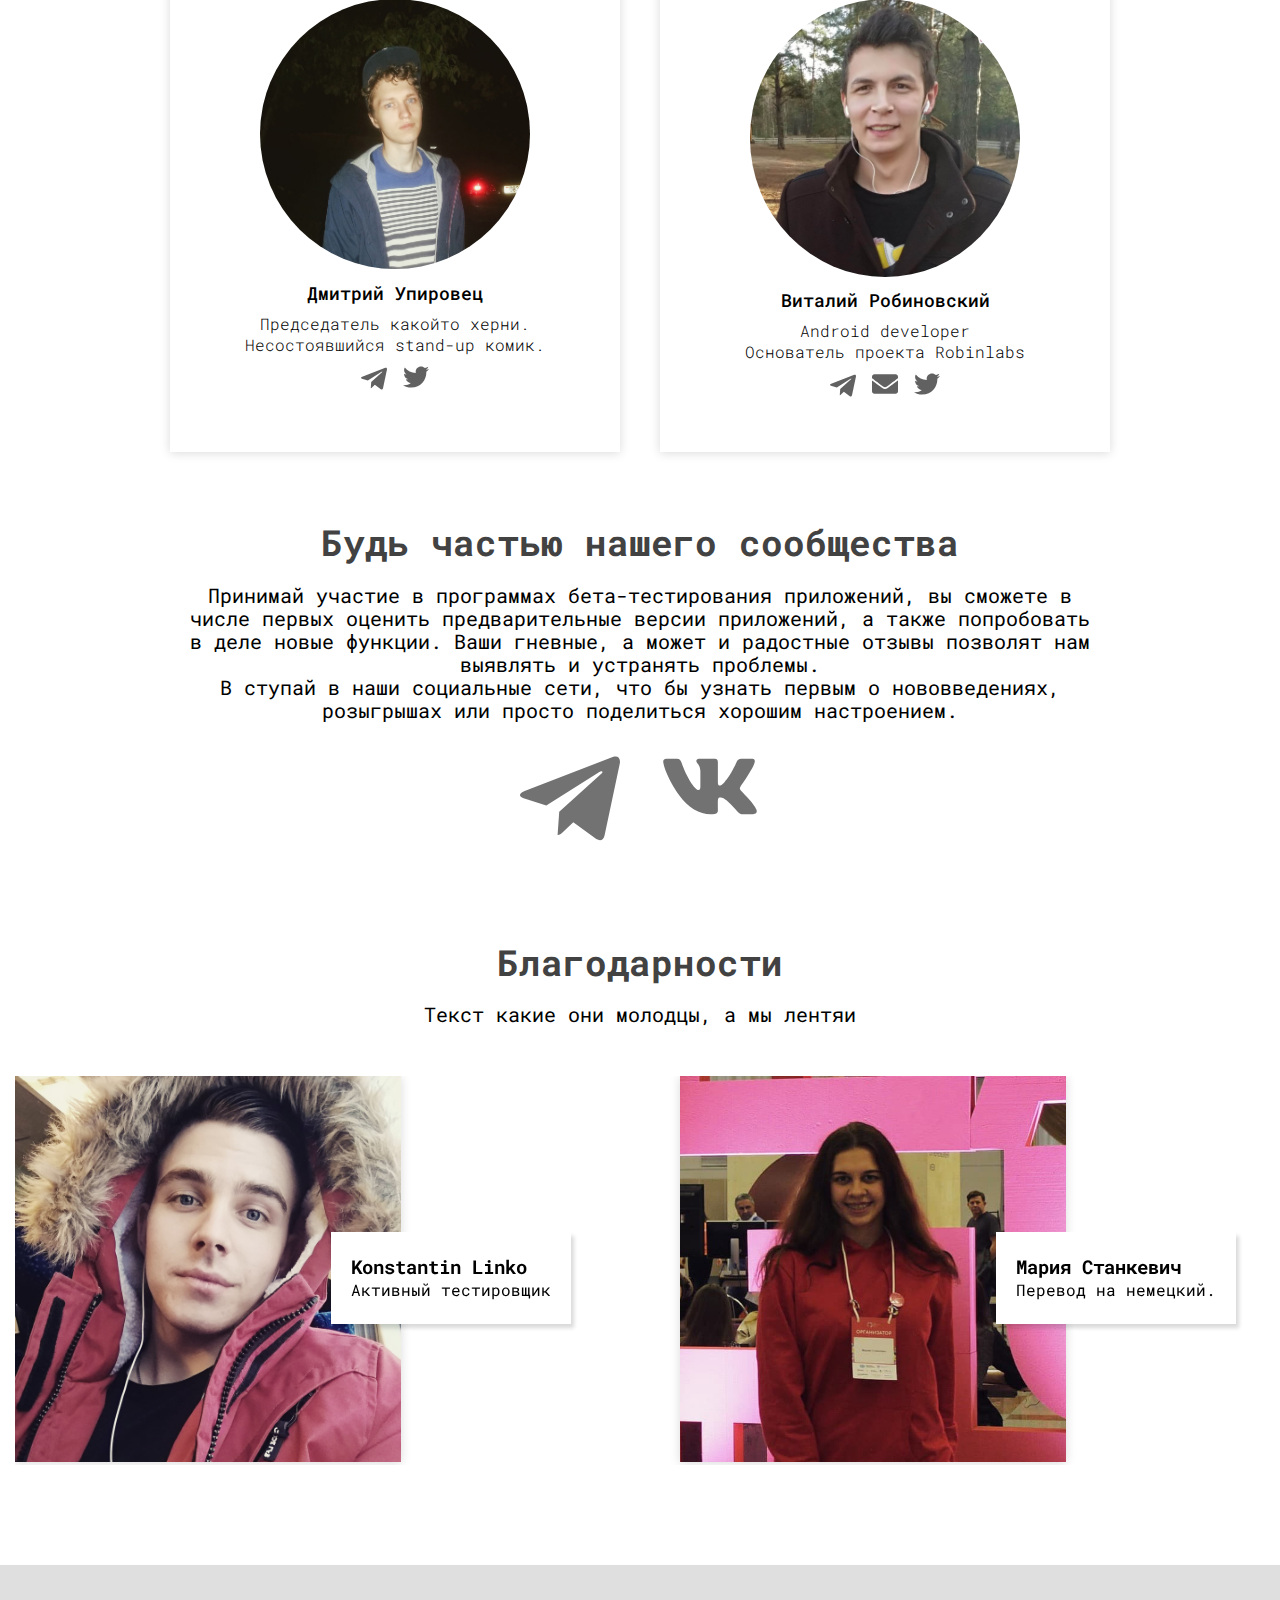
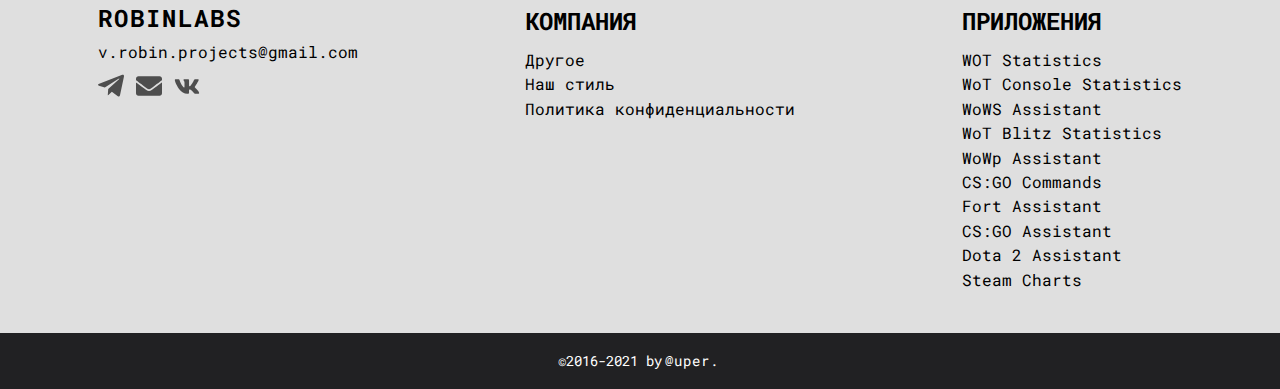
==== commit 0d300f02: "fixed footer links" ====
--- a/index.html
+++ b/index.html
@@ -416,7 +416,8 @@
                     <a class="footer__mail" href="mailto:v.robin.projects@gmail.com">v.robin.projects@gmail.com</a>
                     <ul class="list-reset social-list">
                         <li class="social__item">
-                            <a href=""><svg aria-hidden="true" focusable="false" data-prefix="fab"
+                            <a href="https://t.me/v_rabinovsky" title="telegram" target="_blank">
+                                <svg aria-hidden="true" focusable="false" data-prefix="fab"
                                     data-icon="telegram-plane" class="svg-inline--fa fa-telegram-plane fa-w-14"
                                     role="img" xmlns="http://www.w3.org/2000/svg" viewBox="0 0 448 512">
                                     <path fill="currentColor"
@@ -426,7 +427,7 @@
                             </a>
                         </li>
                         <li class="social__item">
-                            <a href="">
+                            <a href="mailto:v.robin.projects@gmail.com"  title="email" target="_blank">
                                 <svg aria-hidden="true" focusable="false" data-prefix="fas" data-icon="envelope"
                                     class="svg-inline--fa fa-envelope fa-w-16" role="img"
                                     xmlns="http://www.w3.org/2000/svg" viewBox="0 0 512 512">
@@ -437,7 +438,7 @@
                             </a>
                         </li>
                         <li class="social__item">
-                            <a href="">
+                            <a href="https://vk.com/wg.statistics" title="vk" target="_blank">
                                 <svg aria-hidden="true" focusable="false" data-prefix="fab" data-icon="vk"
                                     class="svg-inline--fa fa-vk fa-w-18" role="img" xmlns="http://www.w3.org/2000/svg"
                                     viewBox="0 0 576 512">
--- a/css/style.css
+++ b/css/style.css
@@ -149,7 +149,7 @@
     transition: box-shadow 0.3s ease-in-out;
 }
 .banner__text:hover {
-    box-shadow: 10px 10px 0px 0px rgb(0 0 0 / 60%);
+    box-shadow: 6px 6px 0px 0px rgb(0 0 0 / 45%);
 }
 
 .apps {
@@ -280,11 +280,11 @@
 .about__list svg {
     width: 26px;
 }
-.about__list svg path {
-    fill: #2c2c2c;
+.about__link svg path {
+    fill: #616161;
     transition: fill 0.3s linear;
 }
-.about__list:hover svg path {
+.about__link:hover svg path {
     fill: black;
 }
 
@@ -301,13 +301,13 @@
 
 .community__link {
     display: block;
-    width: 120px;
-    height: 120px;
+    width: 100px;
+    height: 100px;
     margin: 0 20px;
 }
 
 .community__link svg path {
-    fill: var(--accent-color);
+    fill: #727272;
     transition: fill 0.3s linear;
 }
 .community__link:hover svg path {
@@ -417,7 +417,7 @@
 }
 
 .social-list svg path {
-    fill: #2c2c2c;
+    fill: #4e4e4e;
     transition: fill 0.3s linear;
 }
 .social__item:hover svg path {
--- a/css/media.css
+++ b/css/media.css
@@ -34,6 +34,9 @@
         border-top: solid 1px white;
         padding: 10px;
     }
+    .header__item:not(:last-child) {
+        padding-right: 0;
+    }
     .hamburger-inner, .hamburger-inner:after, .hamburger-inner:before {
         background-color: #fff;
     }
@@ -42,6 +45,11 @@
     }
     .header__item a::after {
         display: none;
+    }
+    .header__link {
+        margin: 8px;
+        padding: 16px;
+        display: inline-block;
     }
     .apps-card {
         flex: 0 1 40%;
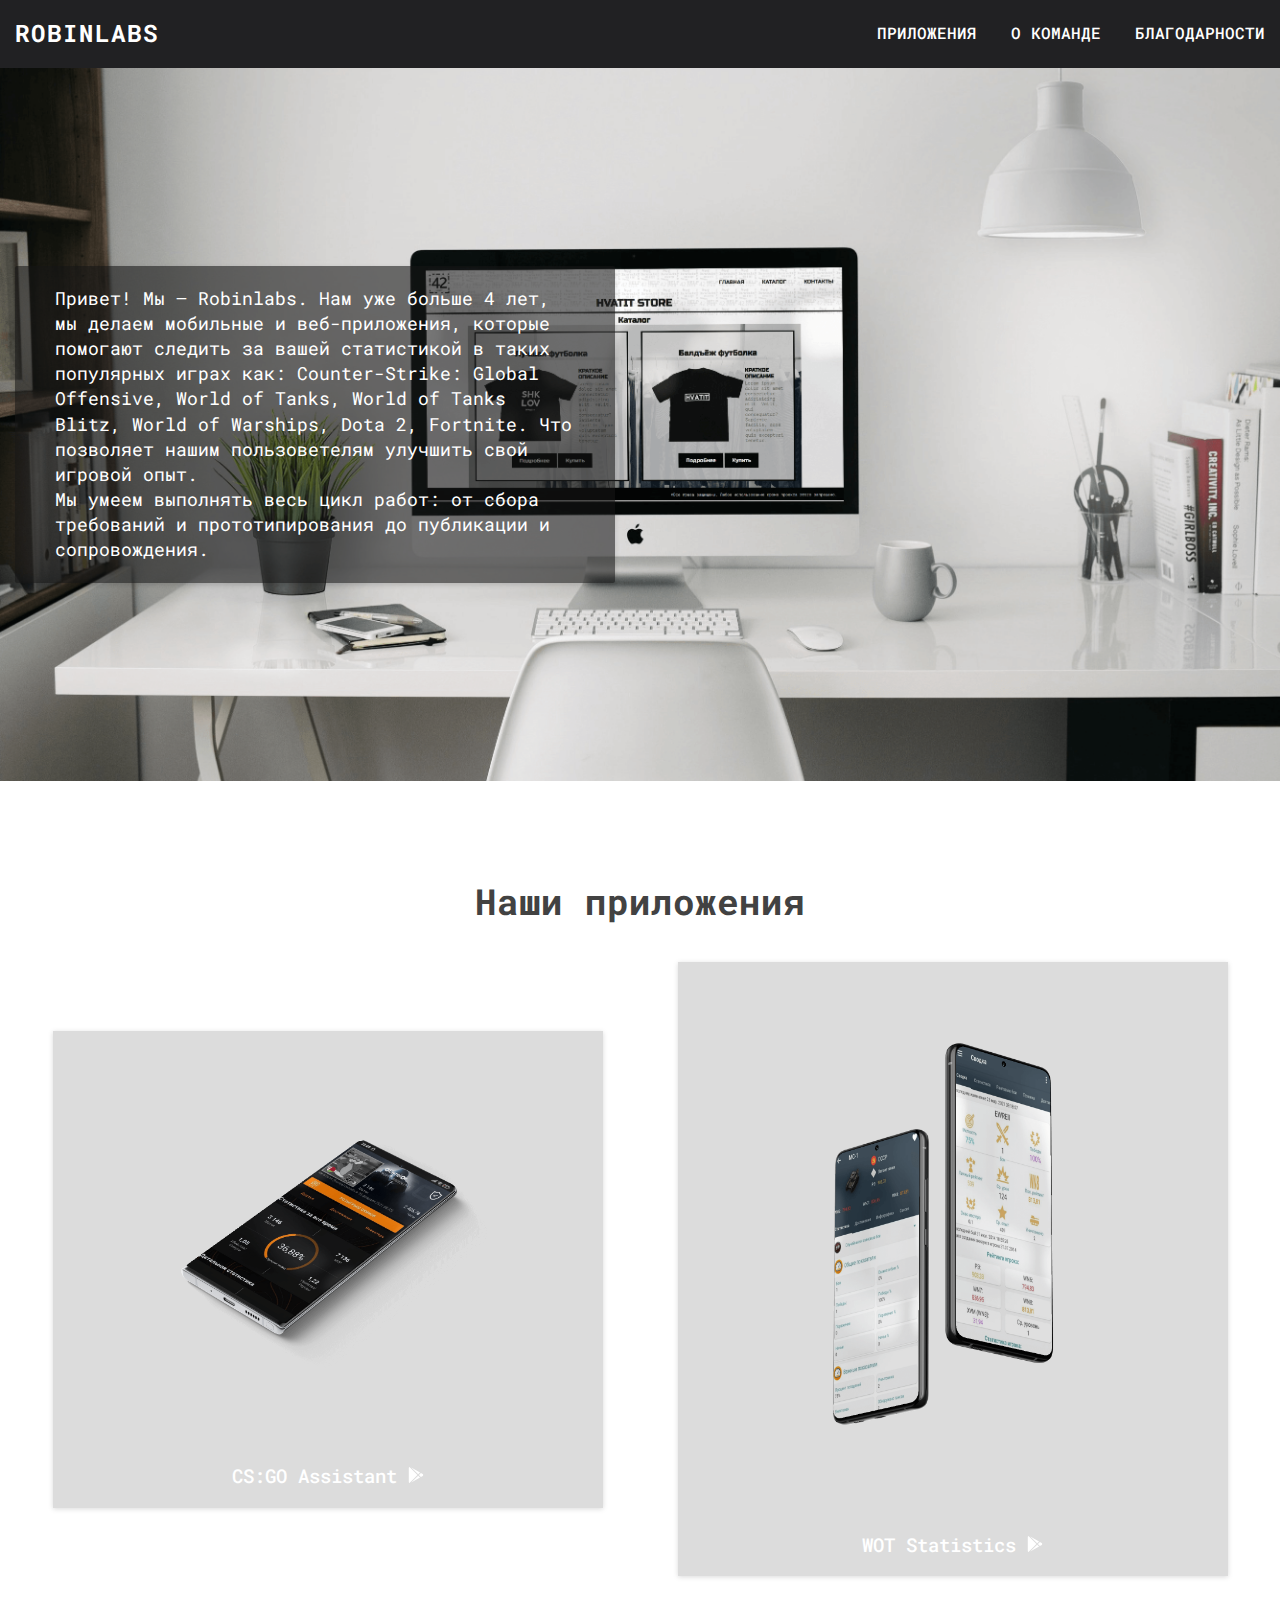
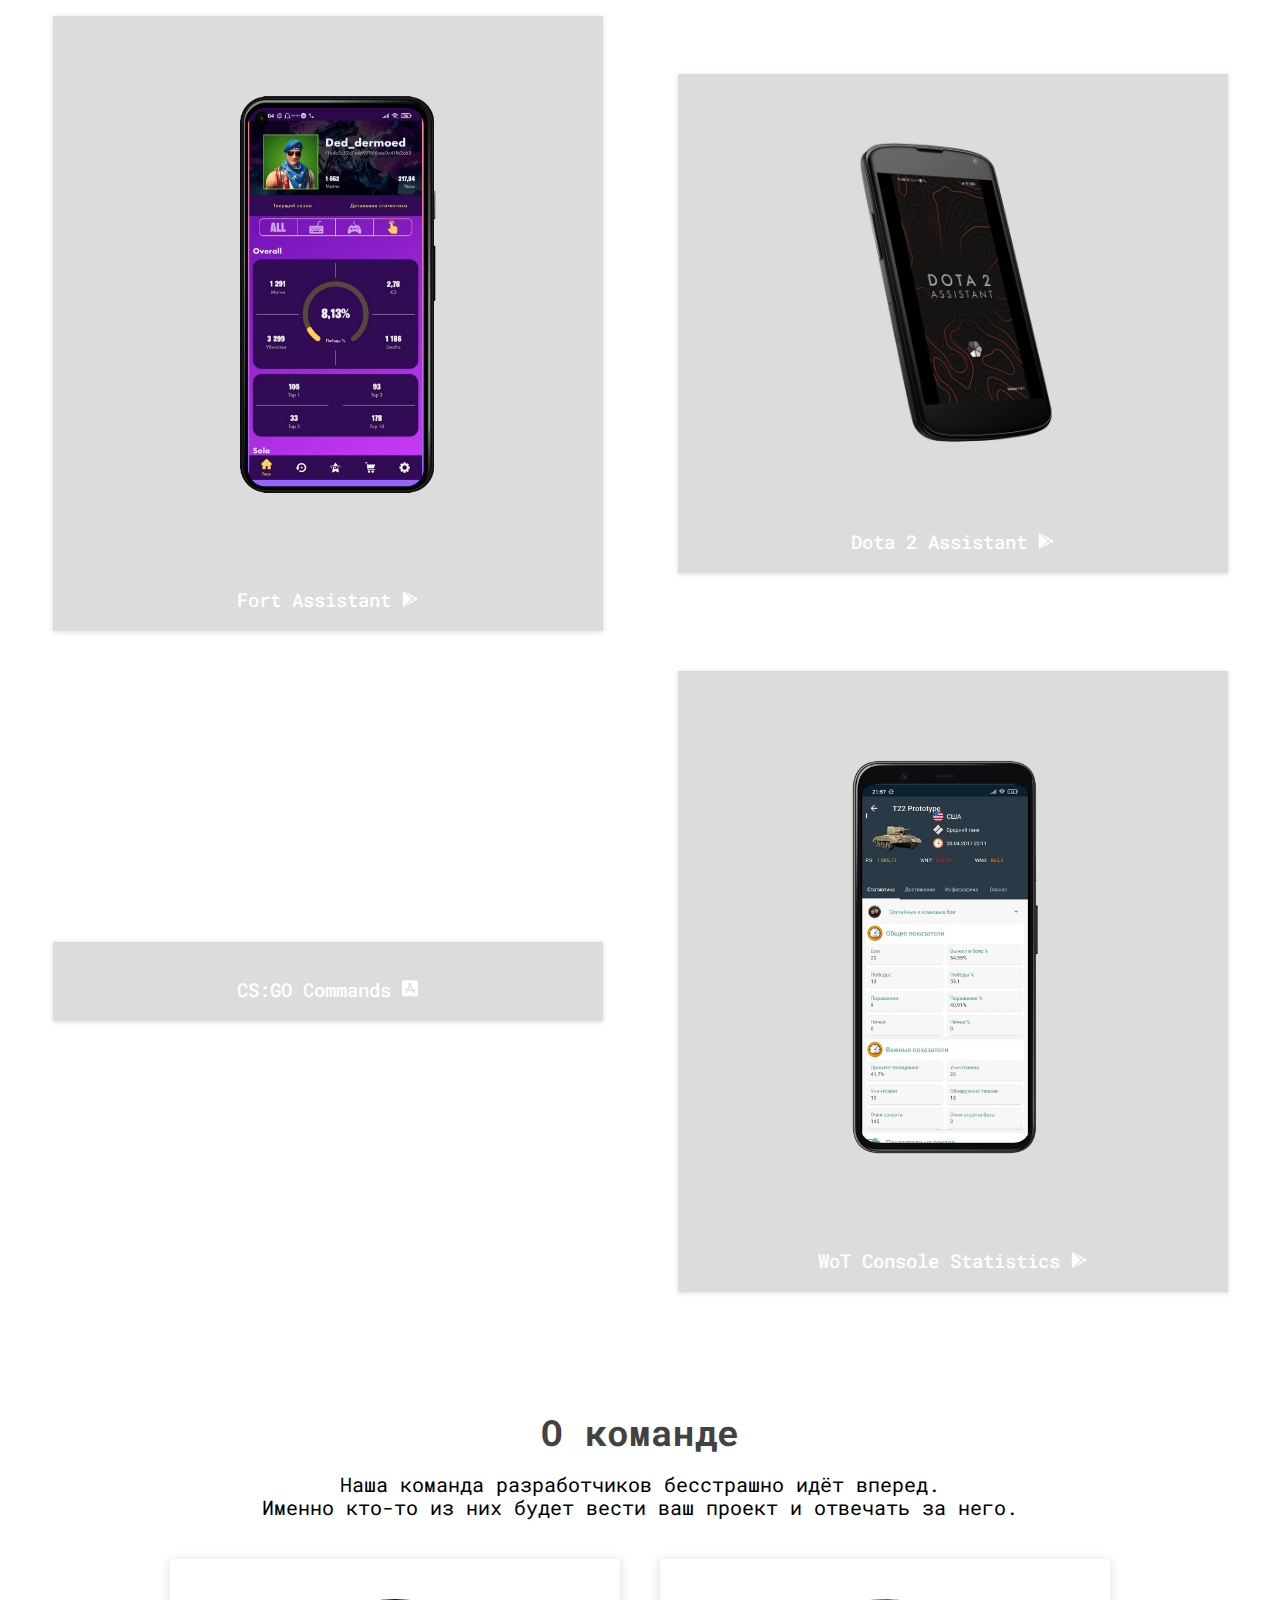
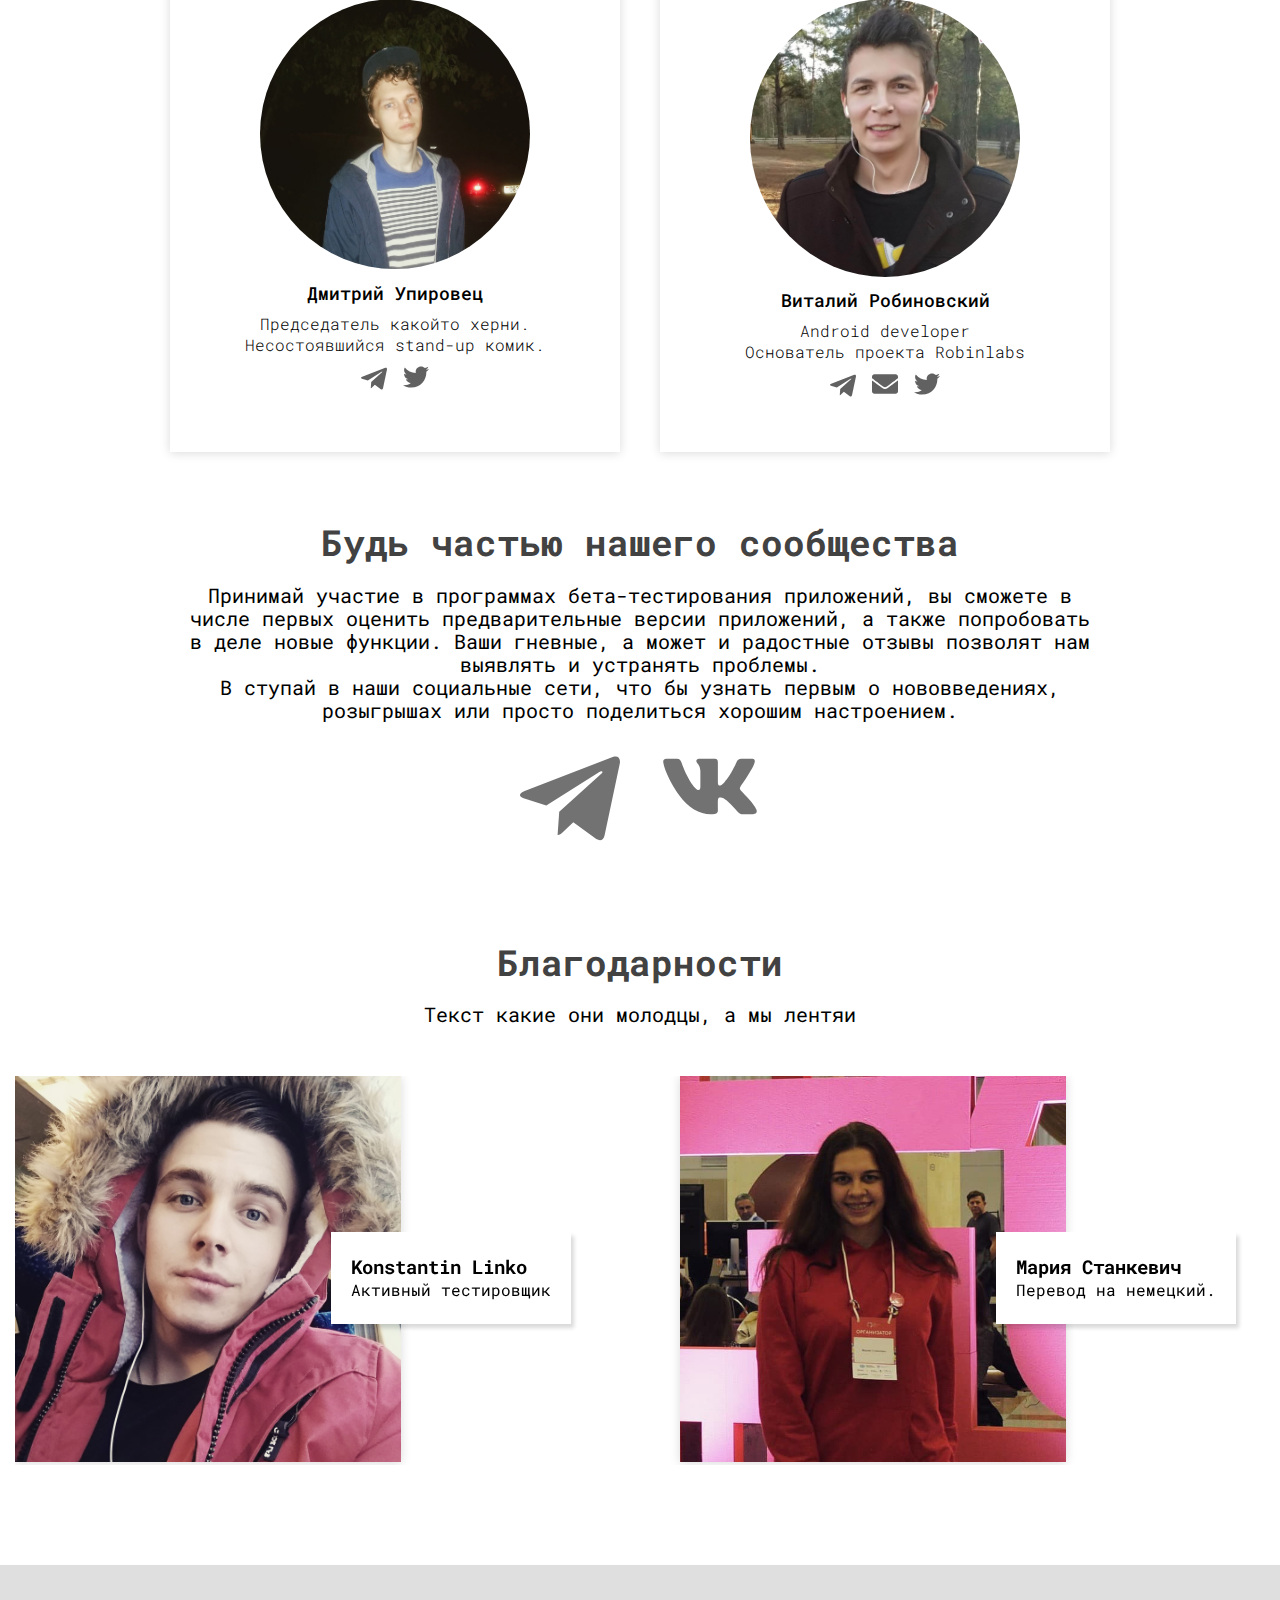
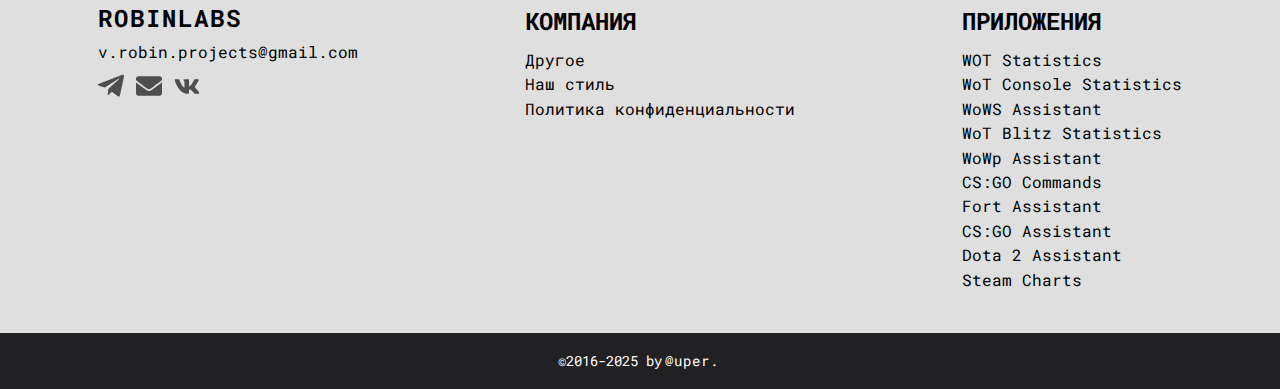
==== commit 22cee5fe: "added page delete" ====
--- a/index.html
+++ b/index.html
@@ -492,7 +492,7 @@
             </div>
         </div>
         <p class="footer__copy">
-            &copy;2016-2021 by<a class="footer__text" href="https://twitter.com/upermane" target="_blank">@uper.</a>
+            &copy;2016-2025 by<a class="footer__text" href="https://twitter.com/upermane" target="_blank">@uper.</a>
         </p>
     </footer>
 
--- a/css/style.css
+++ b/css/style.css
@@ -243,9 +243,12 @@
 .about-card:hover {
     box-shadow: rgb(0 0 0 / 35%) 4px 4px 15px 2px;
 }
+
+/*
 .about-card:hover img {
     border-radius: 0;
 }
+ */
 
 .about-card img {
     width: 60%;
@@ -464,4 +467,4 @@
 .footer__text:hover {
     background-color: white;
     color: var(--dark-color);
-}+}
